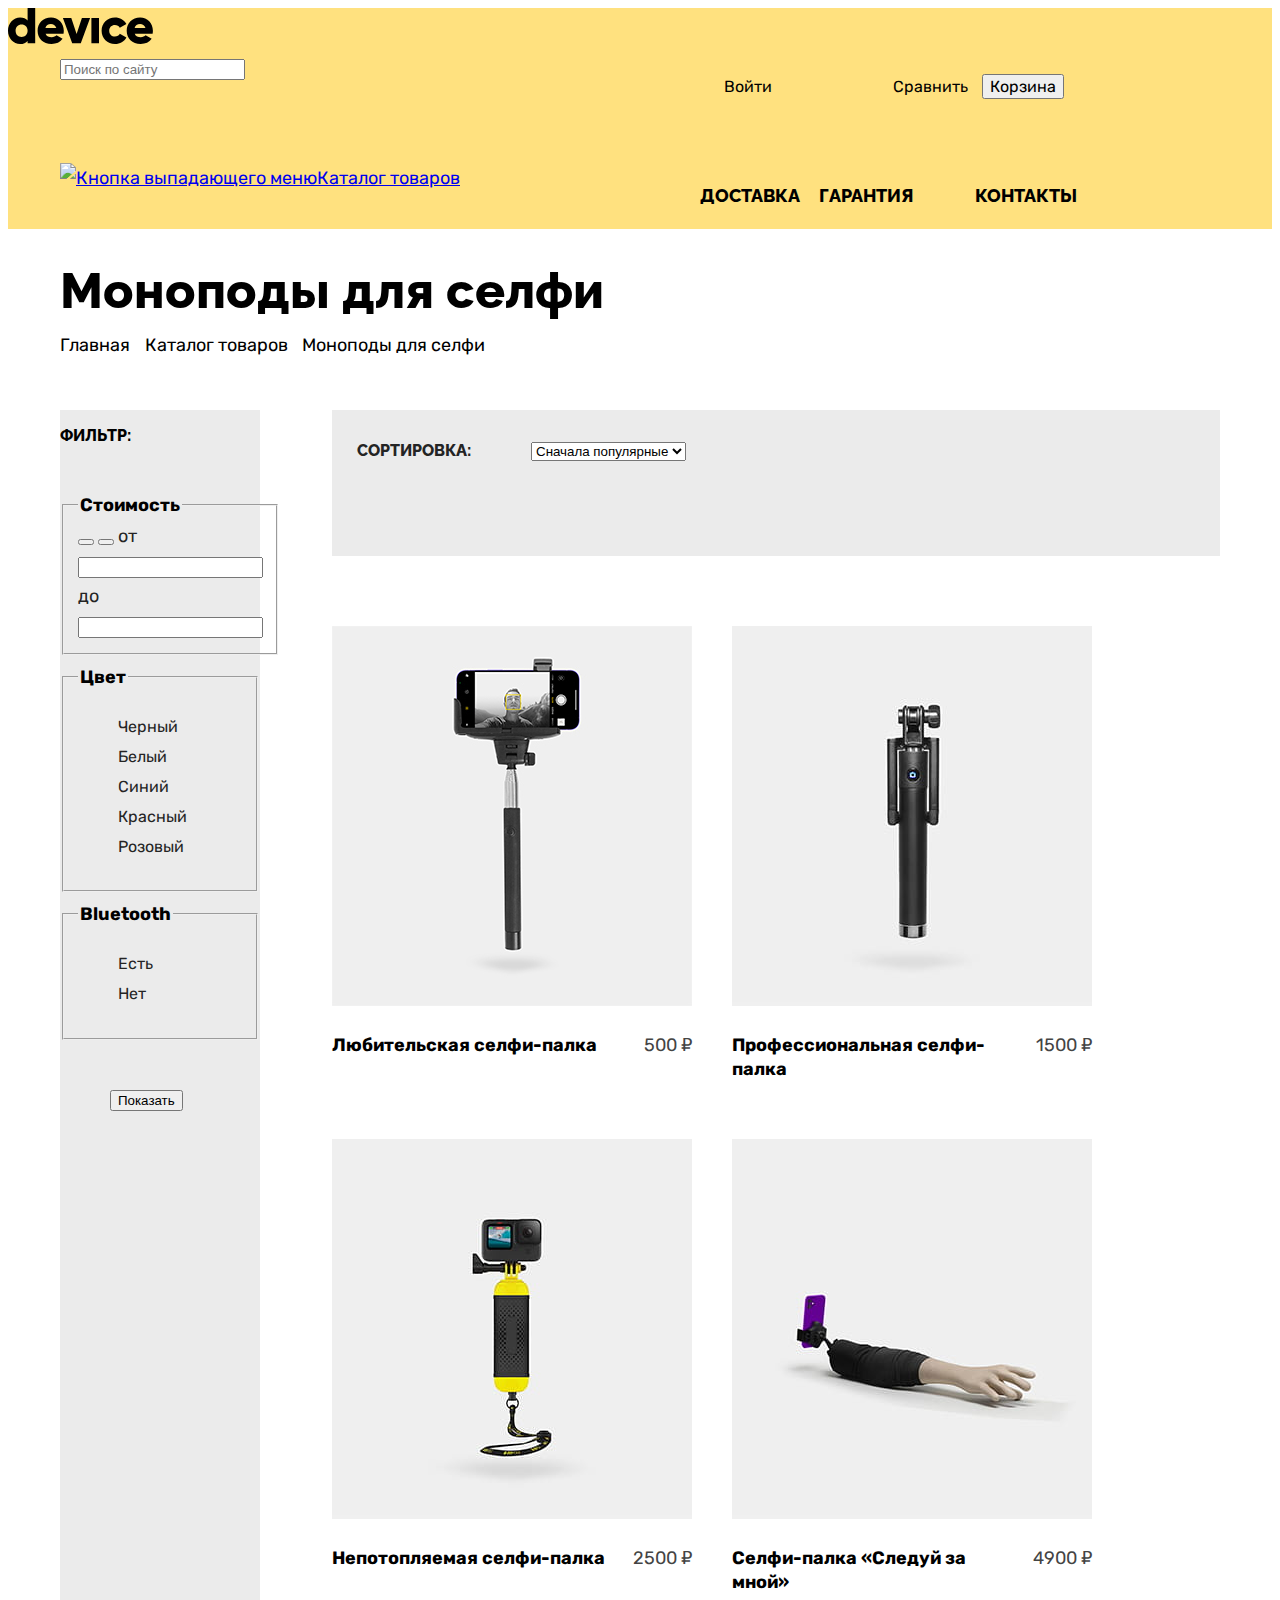
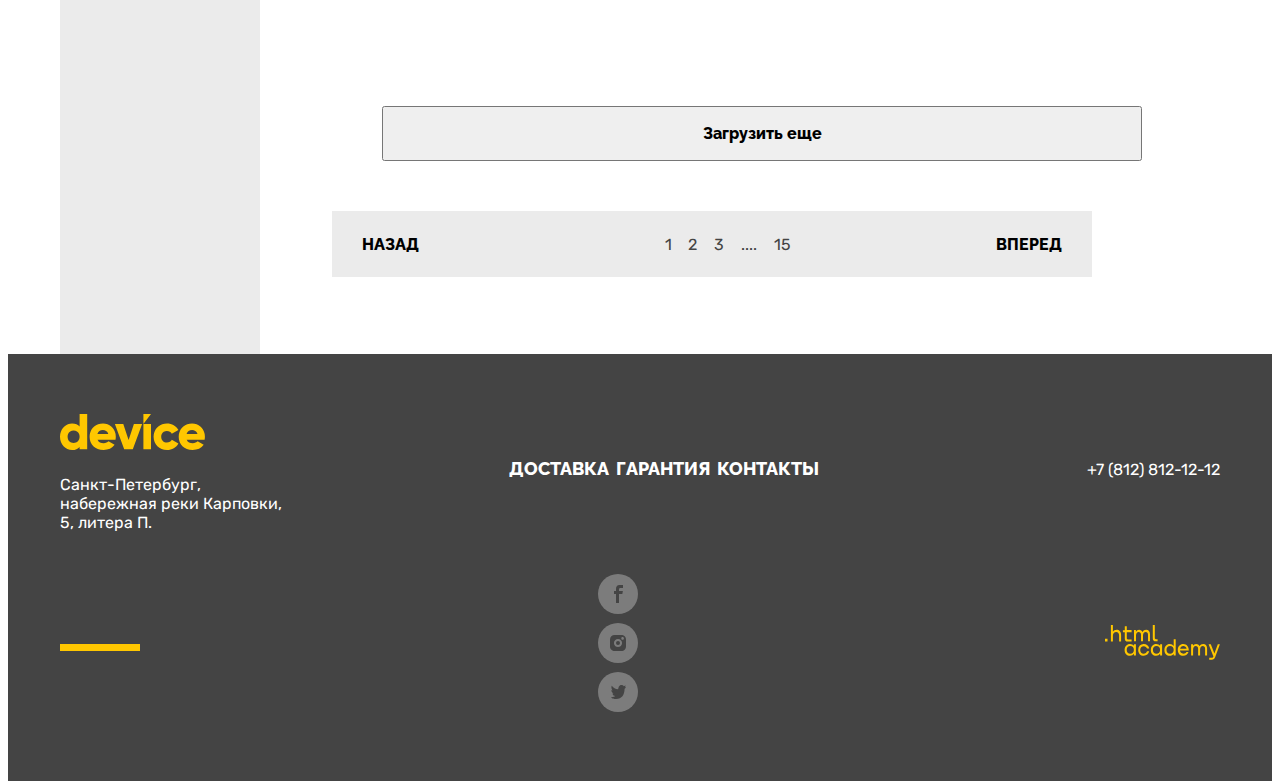
==== catalog.html @ ec7d23e4 "Добавляем классы и отступы" ====
<!DOCTYPE html>
<html lang="ru">
  <head>
    <meta charset="utf-8">
    <title>HTML Academy: Девайс</title>
    <link rel="stylesheet" href="styles/styles.css">
  </head>
  <body>
    <header>
      <h2 class="visually-hidden" hidden>Меню сайта</h2>
      <a class="navigation-logo">
      <img class="logo" alt="Логотип магазина device" src="images/logo-header.svg" width="145" height="36">
      </a>
      <nav class="navigation">
        <div class="nav-header-top">
          <form action="https://echo.htmlacademy.ru" method="GET" class="searching">
            <input type="search" name="search" id="search" placeholder="Поиск по сайту">
          </form>
          <ul class="navigation-user">
            <li class="navigation-user-item">
              <a class="navigation-user-link" href="#">Войти</a>
            </li>
            <li class="navigation-user-item">
              <a class="navigation-user-link" href="#">Сравнить</a>
            </li>
            <li class="navigation-user-item">
              <button type="button" class="shop-cart" id="shop-cart">Корзина</button>
            </li>
          </ul>
        </div>
        <div class="nav-header-bottom">
          <a class="open-menu" href="#">
          <img class="plus-minus" alt="Кнопка выпадающего меню" src="#">Каталог товаров
          </a> 
          <ul class="navigation-list">
            <li class="navigation-item">
              <a class="navigation-link" href="">Доставка</a>
            </li>
            <li class="navigation-item">
              <a class="navigation-link" href="">Гарантия</a>
            </li>
            <li class="navigation-item">
              <a class="navigation-link" href="">Контакты</a>
            </li>
          </ul>
        </div>
      </nav>
    </header>
    <main class=" main-container main-inner">
      <div class="page-container">
        <header class="inner-header">
          <div class="header-catalog-container">
            <h1 class="inner-header-title">Моноподы для селфи</h1>
          </div>
          <div class="breadcrumbs-container">
            <ul class="breadcrumbs">
              <li class="breadcrumbs-item">
                <a class="breadcrumbs-link" href="index.html">Главная</a>
              </li>
              <li class="breadcrumbs-item">
                <a class="breadcrumbs-link" href="#">Каталог товаров</a>
              </li>
              <li class="breadcrumbs-item">
                <a class="breadcrumbs-link">Моноподы для селфи</a>
              </li>
            </ul>
          </div>
        </header>
        <section class="catalog-products">
          <h2 class="visually-hidden" hidden>Список товаров с фильтрами</h2>
          <div class="catalog-container">
            <h3 class="catalog-filter-header">Фильтр:</h3>
            <form class="catalog-filter" action="https://echo.htmlacademy.ru/" method="get">
              <fieldset class="catalog-price-group">
                <legend class="catalog-filter-title">Стоимость</legend>
                <button class="range-toggle toggle-min" type="button">
                <span class="visually-hidden">Изменить минимальную цену.</span>
                </button>
                <button class="range-toggle toggle-max" type="button">
                <span class="visually-hidden">Изменить максимальную цену.</span>
                </button>
                <label class="catalog-filter-label">
                от
                <input class="catalog-filter-input" type="number" name="min-price"> 
                </label>
                <label class="catalog-filter-label"> до
                <input class="catalog-filter-input" type="number" name="max-price"> 
                </label>
              </fieldset>
              <fieldset class="catalog-color-group">
                <legend class="catalog-filter-title">Цвет</legend>
                <ul class="catalog-filter-list">
                  <li class="catalog-filter-item">
                    <label class="control">
                    <input class="visually-hidden control-input" type="checkbox" name="Black" checked>
                    <span class="control-mark"></span>
                    <span class="control-label">Черный</span>
                    </label>
                  </li>
                  <li class="catalog-filter-item">
                    <label class="control">
                    <input class="visually-hidden control-input" type="checkbox" name="White" checked>
                    <span class="control-mark"></span>
                    <span class="control-label">Белый</span>
                    </label>
                  </li>
                  <li class="catalog-filter-item">
                    <label class="control">
                    <input class="visually-hidden control-input" type="checkbox" name="Blue">
                    <span class="control-mark"></span>
                    <span class="control-label">Синий</span>
                    </label>
                  </li>
                  <li class="catalog-filter-item">
                    <label class="control">
                    <input class="visually-hidden control-input" type="checkbox" name="Red">
                    <span class="control-mark"></span>
                    <span class="control-label">Красный</span>
                    </label>
                  </li>
                  <li class="catalog-filter-item">
                    <label class="control">
                    <input class="visually-hidden control-input" type="checkbox" name="Pink">
                    <span class="control-mark"></span>
                    <span class="control-label">Розовый</span>
                    </label>
                  </li>
                </ul>
              </fieldset>
              <fieldset class="catalog-bluetooth-group">
                <legend class="catalog-filter-title">Bluetooth</legend>
                <ul>
                  <li class="catalog-filter-item"><label class="control">
                    <input class="visually-hidden control-input" type="radio" name="Bluetooth-function" value="available" checked>
                    <span class="control-mark"></span>
                    <span class="control-label">Есть</span>
                    </label>
                  </li>
                  <li class="catalog-filter-item"><label class="control">
                    <input class="visually-hidden control-input" type="radio" name="Bluetooth-function" value="Not-available">
                    <span class="control-mark"></span>
                    <span class="control-label">Нет</span>
                    </label>
                  </li>
                </ul>
              </fieldset>
              <button class="button" type="submit">Показать</button>
            </form>
          </div>
          <div class="catalog-right-column">
            <div class="sorting-container">
              <form class="sorting-type">
                <label class="sorting-header" for="sorting">Сортировка:</label>
                <select class="select-control" id="sorting" name="sorting">
                  <option class="option-value" value="popular">Сначала популярные</option>
                </select>
              </form>
              <ul class="button-sort-list">
                <li class="button-sort-item">
                  <a href="#" class="button button-sort-up">
                  <span class="visually-hidden">По возрастанию</span>
                  </a>
                </li>
                <li class="button-sort-item">
                  <a href="#" class="button button-sort-down">
                  <span class="visually-hidden">По убыванию</span>
                  </a>
                </li>
              </ul>
            </div>
            <ul class="product-list">
              <li class="product-card">
                <a class="product-card-link" href="#">
                  <img class="product-card-image" src="images/nav_items/product_items/product-1.jpg" alt="Любительская селфи-палка" width="360" height="380">
                  <div class="product-card-flex">
                    <div class="title-flex-container">
                      <h3 class="product-card-title">Любительская селфи-палка</h3>
                    </div>
                    <span class="product-card-price">500 ₽</span>
                  </div>
                </a>
              </li>
              <li class="product-card">
                <a class="product-card-link" href="#">
                  <img class="product-card-image" src="images/nav_items/product_items/product-2.jpg" alt="Профессиональная селфи-палка" width="360" height="380">
                  <div class="product-card-flex">
                    <div class="title-flex-container">
                      <h3 class="product-card-title">Профессиональная селфи-палка </h3>
                    </div>
                    <span class="product-card-price">1500 ₽</span>
                  </div>
                </a>
              </li>
              <li class="product-card">
                <a class="product-card-link" href="#">
                  <img class="product-card-image" src="images/nav_items/product_items/product-3.jpg" alt="Непотопляемая селфи-палка" width="360" height="380">
                  <div class="product-card-flex">
                    <div class="title-flex-container">
                      <h3 class="product-card-title">Непотопляемая селфи-палка</h3>
                    </div>
                    <span class="product-card-price">2500 ₽</span>        
                  </div>
                </a>
              </li>
              <li class="product-card">
                <a class="product-card-link" href="#">
                  <img class="product-card-image" src="images/nav_items/product_items/product-4.jpg" alt="Селфи-палка «Следуй за мной»" width="360" height="380">
                  <div class="product-card-flex">
                    <div class="title-flex-container">
                      <h3 class="product-card-title">Селфи-палка «Следуй за мной»</h3>
                    </div>
                    <span class="product-card-price">4900 ₽</span>
                  </div>
                </a>
              </li>
            </ul>
            <button class="button pagination-show-more" type="button">Загрузить еще</button>
            <div class="big-pagination-container">
              <div class="pagination-item-back">
                <a class="pagination-link pagination-prev pagination-disabled" href="#">
                <span class="pagination-back">Назад</span>
                </a>
              </div>
              <ul class="pagination">
                </li>
                <li class="pagination-item">
                  <a class="pagination-link" href="#">1</a>
                </li>
                <li class="pagination-item">
                  <a class="pagination-link" href="#">2</a>
                </li>
                <li class="pagination-item">
                  <a class="pagination-link" href="#">3</a>
                </li>
                <li class="pagination-item">
                  <a class="pagination-link" href="#">....</a>
                </li>
                <li class="pagination-item">
                  <a class="pagination-link" href="#">15</a>
                </li>
              </ul>
              <div class="pagination-item-next">
                <a class="pagination-link pagination-next" href="#">
                <span class="pagination-next">Вперед</span>
                </a>
              </div>
            </div>
          </div>
        </section>
      </div>
    </main>
    <footer class="page-footer">
      <div class="common-footer-container">
        <div class="footer-container">
          <section class="footer-contacts">
            <h2 class="visually-hidden" hidden>Адрес магазина</h2>
            <img class="footer-contacts-logo" src="images/logo-footer.svg" alt="Логотип магазина device" width="145" height="36">
            <address class="footer-contacts-adress">
              <p class="footer-contacts-adress-text">Санкт-Петербург, набережная реки Карповки, 5, литера П.</p>
            </address>
          </section>
          <section class="footer-services">
            <h2 class="visually-hidden" hidden>Cсылки на услуги магазина</h2>
            <ul class="footer-services-list">
              <li class="footer-services-item">
                <a href="#">Доставка</a>
              </li>
              <li class="footer-services-item">
                <a href="#">Гарантия</a>
              </li>
              <li class="footer-services-item">
                <a href="#">Контакты</a>
              </li>
            </ul>
          </section>
          <section class="footer-phone">
            <h2 class="visually-hidden" hidden>Номер телеофна магазина</h2>
            <a class="footer-contacts-phone" href="tel:+78128121212">+7 (812) 812-12-12</a>
          </section>
        </div>
        <section class="footer-social">
          <h2 class="visually-hidden" hidden>Ссылки на соц.сети и сайт академии</h2>
          <ul class="footer-social-list">
            <li class="footer-social-item">
              <a class="button" href="#">
              <img class="footer-social-picture" src="images/social_networks/facebook.svg" alt="Фэйсбук" width="40" height="40">
              <span class="visually-hidden">Фэйсбук</span>
              </a>
            </li>
            <li class="footer-social-item">
              <a class="button" href="#">
              <img class="footer-social-picture" src="images/social_networks/instagram.svg" alt="Инстаграм" width="40" height="40">
              <span class="visually-hidden">Инстаграм</span>
              </a>
            </li>
            <li class="footer-social-item">
              <a class="button" href="#">
              <img class="footer-social-picture" src="images/social_networks/twitter.svg" alt="Твиттер" width="40" height="40">
              <span class="visually-hidden">Твиттер</span>
              </a>
            </li>
          </ul>
          <div class="footer-social-academy">
            <a class="#" href="#">
            <img class="logo-footer" src="images/htmlacademy_footer_logo.svg" alt="Сайт Академии" width="115" height="36">
            </a>
          </div>
        </section>
      </div>
    </footer>
  </body>
</html>
---- styles/styles.css ----
*, *::before, *::after {
    box-sizing: border-box;
}
/* Подключаю стиль Rubik */
@font-face {
    font-family: "Rubik";
    font-style: normal;
    font-weight: 400;
    src: url("../fonts/rubik/rubik-400.woff2") format("woff2");
    font-display: swap;
}

@font-face {
    font-family: "Rubik";
    font-style: normal;
    font-weight: 700;
    src: url("../fonts/rubik/rubik-700.woff2") format("woff2");
    font-display: swap;
}

@font-face {
    font-family: "Rubik";
    font-style: normal;
    font-weight: 800;
    src: url("../fonts/rubik/rubik-800.woff2") format("woff2");
    font-display: swap;
}

/* Подключаю стиль Raleway */
@font-face {
    font-family: "Raleway";
    font-style: normal;
    font-weight: 800;
    src: url("../fonts/raleway/raleway-800.woff2") format("woff2");
    font-display: swap;
}

html {
 height: 100%;
}

body {
    display: flex;
    flex-direction: column;
    min-height: 100%;
    font-family: "Rubik", sans-serif;

    font-size: 18px;
    line-height: 30px;
    color: #242424;
    background-color: #FFFFFF;
}

.visually-hidden {
    position: absolute;
    width: 1px;
    height: 1px;
    margin: -1px;
    padding: 0;
    border: 0;
    clip: rect(0 0 0 0);
    overflow: hidden;
  }

ul {
    list-style: none;
   }

header {
    background-color: #FFE17F;
    color:#000000; 
}

.navigation {
    display: flex;
    flex-direction: column;
    width: 1160px;
    margin: 0 auto;
}

.nav-header-top {
 display: flex;
 margin-bottom: 44px;
}

.nav-header-bottom{
    display: flex;
}

.navigation-user, 
.navigation-list {
 display: flex;
 flex-wrap: wrap;
 list-style: none;
}

.navigation-user,
.navigation-list {
    width: 560px;
    margin-left: auto;
}

.navigation-user-item:first-child {
 margin-right: 15px;
 margin-left: 24px;
}

.navigation-user-item:nth-child(2) {
 margin-left: 106px;
}

.navigation-user-item:nth-child(3) {
margin-left: 14px;
}

.navigation-item:first-child {
 margin-right: 19px;
}

.navigation-item:nth-child(3) {
 margin-left: 62px;
}

.navigation-user-link,
.shop-cart {
    font-family: inherit;

    font-size: 16px;
    line-height: 19px;
    text-decoration: none;
    color: inherit;
}

.navigation-link {
    font-family: "Raleway", sans-serif;

    line-height: 21px;
    font-weight: 800;
    text-decoration: none;
    text-transform: uppercase;
    color: inherit;
}

/* Main */

.main-container {
 flex-grow: 1;
}

.gadgets-item {
    display: flex;
    width: 1160px;
    margin:0 auto;
}

.gadget-container-description {
 width: 560px;
 margin-left: auto;
}

.more-pagination,
.stats-list,.slider-pagination {
    display: flex;
}

.more {
    width: 220px;
    margin-right: 200px;
    margin-left: 40px;
}

.stats-list {
 margin-top: 70px;
}

.stats-list-item {
  display: flex;
  flex-direction: column;
}

.stats-item-big {
    width: 160px;
    height: 52px;
}

.stats-list-item:first-child {
    margin-right: 20px;
}

.product-types-container {
    width: 1160px;
    margin: 0 auto;
    margin-top: 109px;
}

.product-types-list {
    display: flex;
    flex-wrap: wrap;
    justify-content: space-between;
    padding: 0;
    margin: 0;
}

.services {
    display: flex;
    margin-top: 69px;
}

.special-delivery {
    display: flex;
    width: 1160px;
    height: 100px;
    margin: 0 auto;
    margin-top: 90px;
}

.us-contacts-container {
    display: flex;
    width: 1160px;
    margin: 0 auto;
    margin-top: 97px;
    justify-content: space-between;
}

.about-us,
.contacts {
    width: 560px;
}

.subscribe {
    margin-top: 80px;
}

.сommon-subscribe-container {
    width: 1160px;
    margin: 0 auto;
    padding-bottom: 134px;
}

.subscribe-container,
.subscribe-form-container {
    display: flex;
    justify-content: space-between;
}

.subscribe-form {
    width: 856px;
}
 
.services-container {
    display: flex;
    width: 1160px;
    margin: 0 auto;
}

.services-slides {
 width: 760px;
 margin-left: auto;
}

.common-footer-container {
    width: 1160px;
    margin: 0 auto;
}

.footer-container,
.footer-social {
    display: flex;
}

.footer-container {
    align-items: center;
    margin-bottom: 50px;
    margin-top: 60px;
}

.footer-social {
    align-items: center;
    justify-content: space-between;
    margin-bottom: 60px;
}

.footer-social::before {
    content: "";
    width: 80px;
    height: 7px;
    background: #FFC700;
}

.footer-social-list {
    display: flex;
    justify-content: space-between;
    flex-wrap: wrap;
    width: 150px;
    margin: 0;
    padding: 0;
}

.footer-phone {
    margin-left: auto;
}

.catalog-products {
    display: flex;
    width: 1160px;
    margin: 0 auto;
    padding-top: 50px;
}

.catalog-filter {
    width: 200px;
    margin-top: 50px;
}

.catalog-color-group,
.catalog-bluetooth-group {
    margin-top: 12px;
}

.button {
    text-decoration: none;
    color: #000000;
    
    margin: 0 auto;
    margin-top: 50px;
    margin-left: 50px;
    margin-right: 50px;
}

.catalog-right-column {
    width: 972px;
}

.quadrocopter {
    width: 560px;
}

.gadget-heading {
    font-family: "Raleway", sans-serif;

    font-size: 50px;
    line-height: 50px;
}


.gadget-description {
    color: #444444;
}


.more {
    font-family: "Raleway", sans-serif;

    line-height: 21px;
    font-weight: 800;
    text-align: center;
    text-decoration: none;
    color: #000000;
    background-color: #FFE17F;
}

 
.stats-item-big {
    font-weight: 400;
    font-size: 36px;
    line-height: 30px;
}

.stats-item-text {
    font-family: "Rubik", sans-serif;

    font-weight: 400;
    font-size: 16px;
    line-height: 30px;
    color: #444444;
}

.selfie-monopods {
    margin-top: 50px;
}

.product-types-picture {
  display: flex;
  justify-content: center;
  align-items: center;
  width: 160px;
  height: 160px;
  background-color: #FFE17F;
}

.product-types-name-box {
  width: 160px;
  height: 60px;
  margin-top: 33px;
}

.product-types-link {
  text-decoration: none;
}

.product-types-name {
   font-family: "Raleway", sans-serif;

   font-weight: 800;
   font-size: 18px;
   line-height: 24px;
   letter-spacing: -0.02em;
   color: #000000;
}
 
.services-item-button {
    font-family: "Raleway", sans-serif;

    font-weight:800;
    font-size: inherit;
    line-height: 21px;
    text-align:center;
    text-transform: uppercase;
    background-color: #ffc700;
  }

.services {
    background-color: #F0F0F0;
}

.services-slides-item {
    color: #444444;
}

/* Особая доставка */
.special-delivery {
    background-color: #F0F0F0;
}

.special-delivery-pic {
    width: 125px;
    height: 100px;
    background-color: #FFE17F;
    text-align: center;
    padding: 35px 39px 34px 39px;
    margin: 0;
}

.special-delivery-service {
    font-family: "Raleway", sans-serif;

    font-weight: 800;
    font-size: 20px;
    line-height: 23px;
    text-align: center;
    text-transform: uppercase;
    letter-spacing: 2px;
    width: 910px;
    margin-top: 37px;
    margin-bottom: 43px;
    margin-right: 125px;
}

.delivery-info-link {
    width: 40px;
    height: 40px;
    padding: 0;
    margin: 29px 33px 31px 52px;
}

/* О нас и контакты  */
.about-us-title,
.contacts-title {
    font-family: "Raleway", sans-serif;

    font-weight: 800;
    font-size: 50px;
    line-height: 50px;
}

.about-us-text,
.contacts-adress-text {
    font-family: "Rubik", sans-serif;

    font-weight: 800;
    font-size: 18px;
    line-height: 30px;
    font-style: normal;
}

.about-us-item a {
    font-family: "Rubik", sans-serif;

    font-weight: bold;
    font-size: 18px;
    line-height: 20px;
    font-style: normal;
    color: #000000;
    text-decoration: none;
}

.button-about-us,
.button-contacts-us {
    font-family: "Raleway", sans-serif;

    font-weight: 800;
    font-size: 18px;
    line-height: 21px;
    font-style: normal;
    color: #000000; 
    text-transform:uppercase;
    text-decoration: none;
    background-color: #FFE17F;
}

.contacts-phone {
    color: #444444;
    text-decoration: none;
    font-style: normal;
    font-size: 18px;
    line-height: 30px;
    text-decoration-line: underline;
}

/* Подписка */
.subscribe {
    background-color: #F0F0F0;
}

.subscribe-item {
    font-family: "Raleway", sans-serif;
    font-weight: 800;
    font-size: 50px;
    line-height: 50px;
    color: #000000;
    width: 560px;
}

.subscribe-title-description {
    font-weight: 400;
    color: #444444; 
    width: 560px;
    margin-left: auto;
}

.button-subscribe {
    font-family: "Raleway", sans-serif;

    font-weight: 800;
    font-size: 18px;
    line-height: 21px;
    text-transform: uppercase;
    background-color: #F0F0F0;
}

.subscribe-free {
    font-family: "Rubik",sans-serif;
    
    font-weight: 400;
    color: #444444;
    width: 164px;
}
 
/* Футер */
.page-footer {
    background-color: #444444;
}

.footer-contacts {
 width: 238px;
 height: 110px;
}

.footer-contacts-adress-text {
  font-weight: 400;
  font-size: 16px;
  font-style: normal;
  line-height: 19px;
  color: #FFFFFF;
}

.footer-services-item a {
    font-family: "Raleway", sans-serif;

    font-weight: 800;
    line-height: 21px;
    text-transform: uppercase;
    text-decoration: none;
    color: #FFFFFF;
}

.footer-services-list {
    display: flex;
    list-style-type: none;
    padding: 0;
    margin: 0;
    margin-right: 58px;
}

.footer-services-list:nth-chil(3) {
    margin-right: 0;
}

.footer-services-item {
    margin-right: 7px;
}

.footer-services-item:last-child {
    margin-right: 0;
}

.footer-contacts {
    margin-right: auto;
}

.footer-contacts-phone {
    font-family: "Rubik", sans-serif ;

    font-weight:400;
    font-style:normal;
    font-size:16px;
    line-height:30px;
    color: #FFFFFF;

    text-decoration: none;
}

.footer-social-list {
    list-style-type: none;
}

/* Оформление каталога, внутренней страницы */

/* Хэдэр внутренней страницы */
.inner-header {
  background-color: #FFFFFF;
}
 /*Главный заголовок внутренней страницы */
.inner-header-title {
    font-family: "Raleway", sans-serif;

    font-style: normal;
    font-size: 50px;
    line-height: 50px;
    margin-top: 37px;
    margin-bottom: 14px;
}

.header-catalog-container {
    display: flex;
    width: 1160px;
    margin: 0 auto;
}

/* Breadcrumbs */
.breadcrumbs-container {
  width: 1160px;
  margin: 0 auto;
}

.breadcrumbs {
    display: flex;
    justify-content: space-between;
    width: 425px;
    margin: 0;
    padding: 0;
    color: #000000;
    list-style-type: none;
  }
  
/* Link */
.breadcrumbs-link {
    color: inherit;
    text-decoration: none;
  }

.catalog-filter-title {
    font-family: "Rubik", sans-serif;

    font-weight: bold;
    font-style: normal;
    font-size: 18px;
    line-height: 20px;
    color: #000000;
}

.catalog-filter-header {
      font-family: "Raleway", sans-serif;

    
      font-style: normal;
      font-size: 16px;
      line-height: 19px;
      color: #000000;
      text-transform: uppercase;
  }

.control-label {
font-family: Rubik;

font-style: normal;
font-size: 16px;
line-height: 19px;
}

.sorting-container {
display: flex;
padding: 25px;
margin-bottom: 70px;
background-color: #EBEBEB;
}

.sorting-header {
    font-family: "Raleway", sans-serif;

    font-weight: 800;
    font-style: normal;
    font-size: 16px;
    line-height: 19px;
    text-transform: uppercase;
    margin-right: 56px;
}

.option-value {
    font-family: Rubik;

    font-style: normal;
    font-size: 16px;
    line-height: 19px;
    background-color: #EBEBEB;
}

.button-sort-list {
    margin-left: auto;
}
/* Товары */
.product-list {
    display: grid;
    grid-template-columns: 360px 360px;
    gap: 40px;
    margin-bottom: 44px;

    list-style-type: none;
    padding: 0;
    margin: 0;
    margin-bottom: 44px;
   }

.product-card {
    display: flex;
    flex-direction: column;
}

.product-card-image {
    object-fit: cover;
    width: 360px;
    height: 380px;
}

.product-card-flex {
    display: flex;
    justify-content: space-between;
    align-items: baseline;
}

.product-card-link {
    text-decoration: none;
}

.product-card-title {
  font-family: "Rubik", sans-serif;

  font-weight: 700;
  font-style: normal;
  font-size: 18px;
  line-height: 24px;
  color: #000000;
}

.title-flex-container {
    width: 280px;
}

.product-card-price {
    font-family: "Rubik", sans-serif;

    font-style: normal;
    font-weight: normal;
    font-size: 18px;
    line-height: 21px;
    color: #444444;
}

/* Загрузить ещё */
.pagination-show-more {
    width: 760px;
    height: 55px;

    font-family: "Raleway", sans-serif;
    font-weight: 800;
    font-size: 16px;
    line-height: 19px;
    text-align: center;
    color: #000000;
}

/* Пагинация */
.pagination{
    background-color: #EBEBEB;
    list-style-type: none;
}

.pagination-link {
    font-family: "Rubik", sans-serif;

    font-weight: 400;
    font-style: normal;
    font-size: 16px;
    line-height: 19px;
    color: #444444;
    text-decoration: none;
}

.pagination-back,
.pagination-next {
    font-family: Raleway;

    font-style: normal;
    font-weight: 800;
    font-size: 16px;
    line-height: 19px;
    color: #000000;
    text-transform: uppercase;
}
 /* Контейнер для всей пагинации */
.big-pagination-container {
    display: flex;
    box-sizing: border-box;
    justify-content: space-between;
    align-items: center;
    width: 760px;
    margin-top: 50px;
    margin-bottom: 77px;
    background-color:  #EBEBEB;
}

.pagination-item-back {
    margin-left: 30px;
}

.pagination-item-next {
    margin-right: 30px;
}

.pagination {
    display: flex;
    justify-content: space-between;
    width: 166px;
}

.catalog-container {
margin-right: 72px;
background-color: #EBEBEB;
}
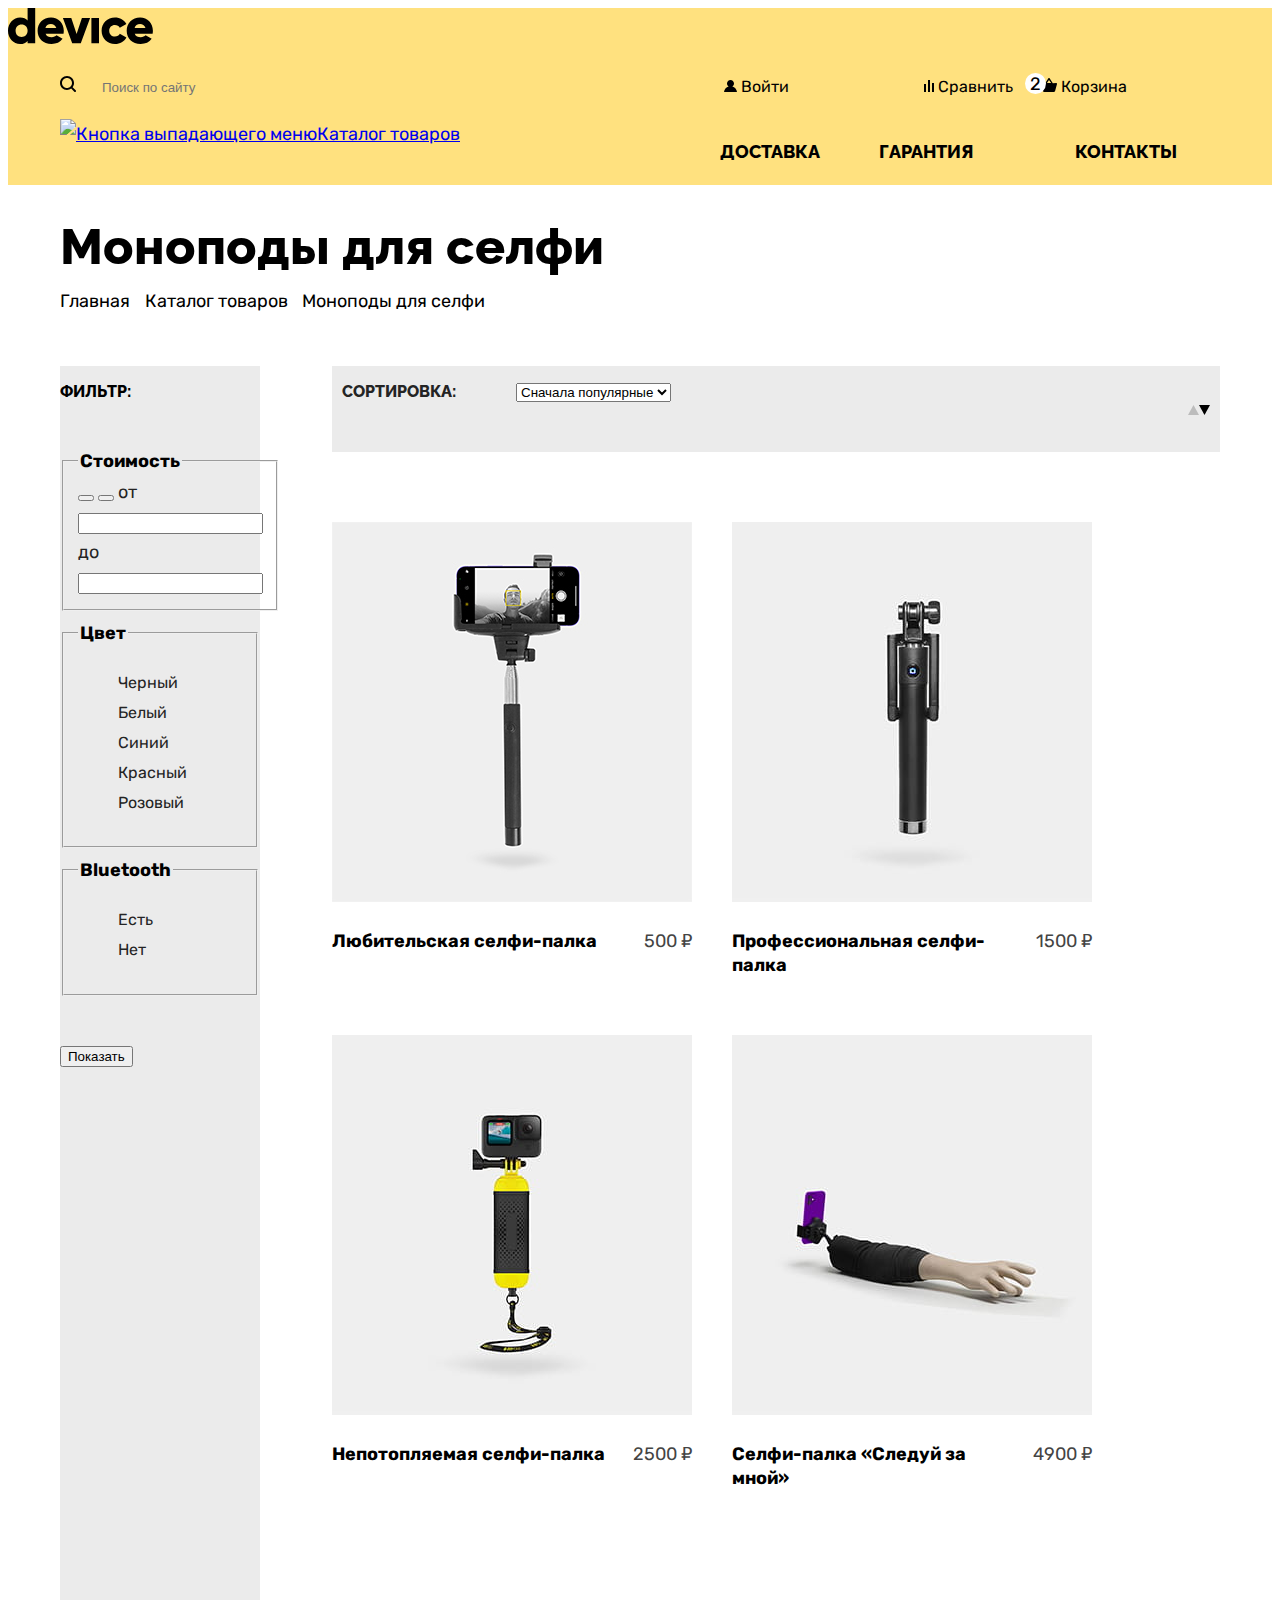
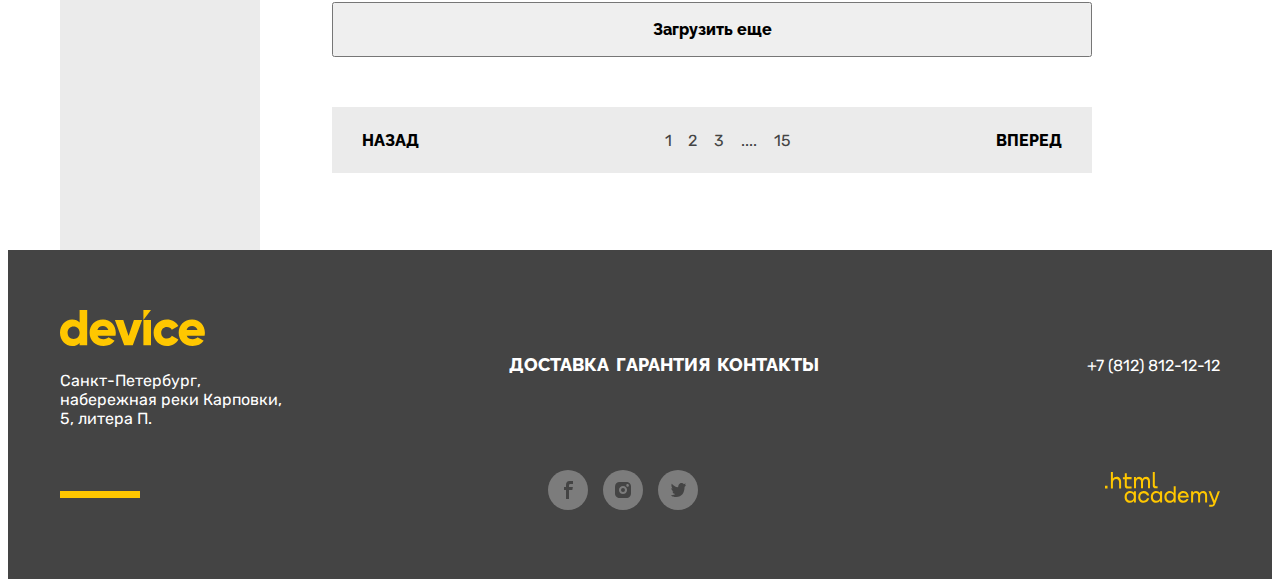
==== commit 1300adb5: "Чисто проверка" ====
--- a/catalog.html
+++ b/catalog.html
@@ -13,17 +13,34 @@
       </a>
       <nav class="navigation">
         <div class="nav-header-top">
-          <form action="https://echo.htmlacademy.ru" method="GET" class="searching">
-            <input type="search" name="search" id="search" placeholder="Поиск по сайту">
+          <form class="form-search" action="https://echo.htmlacademy.ru" method="GET" class="searching">
+            <svg class="search-svg" aria-hidden="true" focusable="false" width="16" height="16" fill="none" xmlns="http://www.w3.org/2000/svg">
+              <path d="m15.7 14.3-3.1-3.1C13.5 10 14 8.6 14 7c0-3.9-3.1-7-7-7S0 3.1 0 7s3.1 7 7 7c1.6 0 3-.5 4.2-1.4l3.1 3.1c.2.2.4.3.7.3.6 0 1-.4 1-1 0-.2-.1-.5-.3-.7ZM2 7c0-2.8 2.2-5 5-5s5 2.2 5 5-2.2 5-5 5-5-2.2-5-5Z" fill="#000"/>
+            </svg>
+            <input class="search" type="search" name="search" id="search" placeholder="Поиск по сайту">
           </form>
           <ul class="navigation-user">
             <li class="navigation-user-item">
-              <a class="navigation-user-link" href="#">Войти</a>
+            <a class="navigation-user-link" href="#">
+              <svg class="enter-pic" aria-hidden="true" focusable="false" width="13" height="12" fill="none" xmlns="http://www.w3.org/2000/svg">
+                <path d="M0 12h13c-.2-2.6-2.1-4.8-4.7-5.5 1-.6 1.7-1.7 1.7-3C10 1.6 8.4 0 6.5 0S3 1.6 3 3.5c0 1.3.7 2.4 1.7 3C2.1 7.2.2 9.4 0 12Z" fill="#000"/>
+              </svg>
+              <span class="navigation-user-point">Войти</span>
+            </a>
             </li>
             <li class="navigation-user-item">
-              <a class="navigation-user-link" href="#">Сравнить</a>
+              <a class="navigation-user-link" href="#">
+                <svg class="compare-pic" aria-hidden="true" focusable="false" width="10" height="12" fill="none" xmlns="http://www.w3.org/2000/svg">
+                  <path d="M6 0H4v12h2V0ZM2 4H0v8h2V4ZM10 3H8v9h2V3Z" fill="#000"/>
+                </svg>
+                <span class="navigation-user-point">Сравнить</span>
+              </a>
             </li>
             <li class="navigation-user-item">
+              <span class="some-counter">2</span>
+              <svg width="16" height="14" fill="none" xmlns="http://www.w3.org/2000/svg">
+                <path class="cart-pic" aria-hidden="true" focusable="false" d="m15.3 5-3.5.2L8.6.3C8.5.1 8.2 0 8 0c-.2 0-.5.1-.6.3L4.2 5.2H.7c-.4 0-.7.3-.7.7v.2l1.9 6.8c.2.7.7 1.1 1.4 1.1h9.4c.7 0 1.2-.4 1.4-1.1L16 6v-.2c0-.4-.3-.8-.7-.8ZM8 1.9l2.2 3.2H5.9L8 1.9Z" fill="#000"/>
+              </svg>
               <button type="button" class="shop-cart" id="shop-cart">Корзина</button>
             </li>
           </ul>
@@ -158,11 +175,17 @@
               <ul class="button-sort-list">
                 <li class="button-sort-item">
                   <a href="#" class="button button-sort-up">
+                    <svg width="11" height="10" aria-hidden="true" focusable="false" fill="none" xmlns="http://www.w3.org/2000/svg">
+                      <path d="M5.5 0 11 10H0" fill="#000" opacity=".2"/>
+                    </svg>
                   <span class="visually-hidden">По возрастанию</span>
                   </a>
                 </li>
                 <li class="button-sort-item">
                   <a href="#" class="button button-sort-down">
+                    <svg width="11" height="10" aria-hidden="true" focusable="false" fill="none" xmlns="http://www.w3.org/2000/svg">
+                      <path d="M5.5 10 0 0h11" fill="#000"/>
+                    </svg>
                   <span class="visually-hidden">По убыванию</span>
                   </a>
                 </li>
--- a/styles/styles.css
+++ b/styles/styles.css
@@ -60,33 +60,42 @@
     border: 0;
     clip: rect(0 0 0 0);
     overflow: hidden;
-  }
+}
 
 ul {
     list-style: none;
-   }
-
+}
+
+/* Шапка сайта с навигацией */
+   /* Весь хэдэр */
 header {
     background-color: #FFE17F;
     color:#000000; 
 }
 
+/* .navigation-logo {
+
+} */
+
+ /* Общая навигация, внутри верхняя и нижняя строки навигации */
 .navigation {
     display: flex;
     flex-direction: column;
     width: 1160px;
     margin: 0 auto;
+
 }
 
 .nav-header-top {
  display: flex;
- margin-bottom: 44px;
-}
-
-.nav-header-bottom{
-    display: flex;
-}
-
+ align-items: baseline;
+}
+
+.nav-header-bottom {
+ display: flex;
+}
+
+/* Навигация юзера */
 .navigation-user, 
 .navigation-list {
  display: flex;
@@ -100,17 +109,55 @@
     margin-left: auto;
 }
 
+.search {
+    border: none;
+    background-color: #FFE17F;
+}
+
+.search-svg {
+    margin-right: 20px;
+}
+
+.navigation-user-item {
+    position: relative;
+}
+
 .navigation-user-item:first-child {
- margin-right: 15px;
- margin-left: 24px;
+    margin-right: 15px;
+    margin-left: 24px;
 }
 
 .navigation-user-item:nth-child(2) {
- margin-left: 106px;
+    margin-left: 106px;
 }
 
 .navigation-user-item:nth-child(3) {
-margin-left: 14px;
+    margin-left: 14px;
+}
+
+.navigation-user-point:nth-child(2) {
+    margin-right: 14px;
+}
+
+.some-counter {
+    display: flex;
+    align-items: center;
+    justify-content: center;
+    position: absolute;
+    width: 21px;
+    height: 21px;
+    top: 2px;
+    left: -16px;
+    border-radius: 50%;
+    background-color: #FFFFFF;
+    margin-right: 10px;
+}
+
+.shop-cart {
+  border: none;
+  background-color: #FFE17F;
+  padding: 0;
+  margin: 0;
 }
 
 .navigation-item:first-child {
@@ -133,6 +180,7 @@
 
 .navigation-link {
     font-family: "Raleway", sans-serif;
+    padding: 14px 20px 15px;
 
     line-height: 21px;
     font-weight: 800;
@@ -141,12 +189,30 @@
     color: inherit;
 }
 
-/* Main */
+/* Состояния для пунтков меню */
+.navigation-link:hover {
+    border-bottom: 2px solid #000000;
+}
+
+.navigation-user-link:hover .navigation-icon path {
+    opacity: 0.6;
+}
+
+.navigation-link:focus {
+    border: 2px solid #AF4FFF;
+    border-radius: 25px;
+}
+
+.navigation-user-link:focus {
+    border: 2px solid #AF4FFF;
+    border-radius: 25px;
+}
+/* Main от шапки и до футера */
 
 .main-container {
  flex-grow: 1;
 }
-
+/*  Крупная картинка с описанием */
 .gadgets-item {
     display: flex;
     width: 1160px;
@@ -158,17 +224,52 @@
  margin-left: auto;
 }
 
+/* Подробнее */ 
 .more-pagination,
-.stats-list,.slider-pagination {
+.stats-list {
     display: flex;
 }
 
 .more {
+    position: relative;
+    font-family: "Raleway", sans-serif;
     width: 220px;
+    margin-top: 60px;
     margin-right: 200px;
     margin-left: 40px;
-}
-
+
+    line-height: 21px;
+    font-weight: 800;
+    text-align: center;
+    letter-spacing: 0.2em;
+    text-decoration: none;
+    text-transform: uppercase;
+    color: #000000;
+}
+
+.more::before {
+    content: "";
+    position: absolute;
+    top: 6px;
+    left: 50%;
+    transform: translateX(-50%);
+    width: 220px;
+    height: 8px;
+    background-color: #FFE17F;
+    z-index: -1;
+}
+
+/* Слайдеры */
+.slider-pagination {
+    display: flex;
+    padding: 0;
+    margin: 0;
+    justify-content: space-between;
+    width: 80px;
+    height: 12px;
+}
+
+/* Характеристики товара */
 .stats-list {
  margin-top: 70px;
 }
@@ -187,6 +288,7 @@
     margin-right: 20px;
 }
 
+/* Типы товаров в наличии */
 .product-types-container {
     width: 1160px;
     margin: 0 auto;
@@ -201,223 +303,88 @@
     margin: 0;
 }
 
+.product-types-picture {
+    display: flex;
+    justify-content: center;
+    align-items: center;
+    width: 160px;
+    height: 160px;
+    background-color: #FFE17F;
+  }
+  
+  .product-types-name-box {
+    width: 160px;
+    height: 60px;
+    margin-top: 33px;
+  }
+  
+  .product-types-link {
+    text-decoration: none;
+  }
+  
+  .product-types-name {
+     font-family: "Raleway", sans-serif;
+  
+     font-weight: 800;
+     font-size: 18px;
+     line-height: 24px;
+     letter-spacing: -0.02em;
+     color: #000000;
+  }
+
+/* Слайды: доставка, гарантия, кредит */
 .services {
     display: flex;
     margin-top: 69px;
 }
 
-.special-delivery {
-    display: flex;
-    width: 1160px;
-    height: 100px;
-    margin: 0 auto;
-    margin-top: 90px;
-}
-
-.us-contacts-container {
+.services-container {
     display: flex;
     width: 1160px;
     margin: 0 auto;
-    margin-top: 97px;
-    justify-content: space-between;
-}
-
-.about-us,
-.contacts {
-    width: 560px;
-}
-
-.subscribe {
-    margin-top: 80px;
-}
-
-.сommon-subscribe-container {
-    width: 1160px;
-    margin: 0 auto;
-    padding-bottom: 134px;
-}
-
-.subscribe-container,
-.subscribe-form-container {
-    display: flex;
-    justify-content: space-between;
-}
-
-.subscribe-form {
-    width: 856px;
-}
- 
-.services-container {
-    display: flex;
-    width: 1160px;
-    margin: 0 auto;
+}
+
+.services-list {
+    margin: 0;
+    padding: 0;
 }
 
 .services-slides {
  width: 760px;
  margin-left: auto;
-}
-
-.common-footer-container {
-    width: 1160px;
-    margin: 0 auto;
-}
-
-.footer-container,
-.footer-social {
-    display: flex;
-}
-
-.footer-container {
-    align-items: center;
-    margin-bottom: 50px;
-    margin-top: 60px;
-}
-
-.footer-social {
-    align-items: center;
-    justify-content: space-between;
-    margin-bottom: 60px;
-}
-
-.footer-social::before {
-    content: "";
-    width: 80px;
-    height: 7px;
-    background: #FFC700;
-}
-
-.footer-social-list {
-    display: flex;
-    justify-content: space-between;
-    flex-wrap: wrap;
-    width: 150px;
-    margin: 0;
-    padding: 0;
-}
-
-.footer-phone {
-    margin-left: auto;
-}
-
-.catalog-products {
-    display: flex;
-    width: 1160px;
-    margin: 0 auto;
-    padding-top: 50px;
-}
-
-.catalog-filter {
-    width: 200px;
-    margin-top: 50px;
-}
-
-.catalog-color-group,
-.catalog-bluetooth-group {
-    margin-top: 12px;
-}
-
-.button {
-    text-decoration: none;
-    color: #000000;
-    
-    margin: 0 auto;
-    margin-top: 50px;
-    margin-left: 50px;
-    margin-right: 50px;
-}
-
-.catalog-right-column {
-    width: 972px;
-}
-
-.quadrocopter {
-    width: 560px;
-}
-
-.gadget-heading {
-    font-family: "Raleway", sans-serif;
-
-    font-size: 50px;
-    line-height: 50px;
-}
-
-
-.gadget-description {
-    color: #444444;
-}
-
-
-.more {
-    font-family: "Raleway", sans-serif;
-
-    line-height: 21px;
-    font-weight: 800;
-    text-align: center;
-    text-decoration: none;
-    color: #000000;
-    background-color: #FFE17F;
-}
-
- 
-.stats-item-big {
-    font-weight: 400;
-    font-size: 36px;
-    line-height: 30px;
-}
-
-.stats-item-text {
-    font-family: "Rubik", sans-serif;
-
-    font-weight: 400;
-    font-size: 16px;
-    line-height: 30px;
-    color: #444444;
-}
-
-.selfie-monopods {
-    margin-top: 50px;
-}
-
-.product-types-picture {
-  display: flex;
-  justify-content: center;
-  align-items: center;
-  width: 160px;
-  height: 160px;
-  background-color: #FFE17F;
-}
-
-.product-types-name-box {
-  width: 160px;
-  height: 60px;
-  margin-top: 33px;
-}
-
-.product-types-link {
-  text-decoration: none;
-}
-
-.product-types-name {
-   font-family: "Raleway", sans-serif;
-
-   font-weight: 800;
-   font-size: 18px;
-   line-height: 24px;
-   letter-spacing: -0.02em;
-   color: #000000;
-}
- 
+
+}
+
 .services-item-button {
-    font-family: "Raleway", sans-serif;
-
+    position: relative;
+    font-family: "Raleway", sans-serif;
+
+    width: 160px;
     font-weight:800;
     font-size: inherit;
     line-height: 21px;
     text-align:center;
     text-transform: uppercase;
-    background-color: #ffc700;
-  }
+    letter-spacing: 0.2em;
+    border: none;
+    z-index: 0;
+}
+
+.services-item-button::before {
+    content: "";
+    position: absolute;
+    top: 6px;
+    width: 100%;
+    left: 50%;
+    transform: translateX(-50%);
+    height: 8px;
+    background-color: #FFE17F;
+    z-index: -1;
+}
+   
+.services-item:not(:first-child) {
+      margin-top: 40px;
+}
 
 .services {
     background-color: #F0F0F0;
@@ -427,7 +394,15 @@
     color: #444444;
 }
 
-/* Особая доставка */
+/* Полоса Доставим Редкий Товар Под Заказ */
+.special-delivery {
+    display: flex;
+    width: 1160px;
+    height: 100px;
+    margin: 0 auto;
+    margin-top: 90px;
+}
+
 .special-delivery {
     background-color: #F0F0F0;
 }
@@ -449,11 +424,9 @@
     line-height: 23px;
     text-align: center;
     text-transform: uppercase;
-    letter-spacing: 2px;
+    letter-spacing: 0.2em;
     width: 910px;
     margin-top: 37px;
-    margin-bottom: 43px;
-    margin-right: 125px;
 }
 
 .delivery-info-link {
@@ -464,23 +437,67 @@
 }
 
 /* О нас и контакты  */
+.us-contacts-container {
+    display: flex;
+    width: 1160px;
+    margin: 0 auto;
+    margin-top: 97px;
+    justify-content: space-between;
+}
+
+.about-us,
+.contacts {
+    width: 560px;
+}
+
+.about-us-text {
+    width: 500px;
+}
+
+.about-us-list {
+    padding: 0;
+    margin: 0;
+    margin-top: 90px;
+    list-style-type: disc;
+    margin-bottom: 83px;
+}
+
+.about-us-item {
+    color: #FFC700;
+}
+
+.contact-title-description {
+    width: 510px;
+}
+
 .about-us-title,
 .contacts-title {
+    position: relative;
     font-family: "Raleway", sans-serif;
 
     font-weight: 800;
     font-size: 50px;
     line-height: 50px;
-}
-
-.about-us-text,
+    margin-bottom: 44px;
+}
+
+.about-us-title::before,
+.contacts-title::before {
+    position: absolute;
+    content: "";
+    top: -42px;
+    width: 80px;
+    height: 7px;
+    background-color: #000000;
+}
+
 .contacts-adress-text {
     font-family: "Rubik", sans-serif;
 
-    font-weight: 800;
     font-size: 18px;
     line-height: 30px;
     font-style: normal;
+    width: 530px;
 }
 
 .about-us-item a {
@@ -496,6 +513,7 @@
 
 .button-about-us,
 .button-contacts-us {
+    position: relative;
     font-family: "Raleway", sans-serif;
 
     font-weight: 800;
@@ -503,9 +521,22 @@
     line-height: 21px;
     font-style: normal;
     color: #000000; 
-    text-transform:uppercase;
-    text-decoration: none;
+    text-transform: uppercase;
+    text-decoration: none;
+}
+
+.button-about-us::before,
+.button-contacts-us::before {
+    content: "";
+    position: absolute;
+    top: 6px;
+    width: 100%;
+    left: 50%;
+    transform: translateX(-50%);
+    width: 236px;
+    height: 8px;
     background-color: #FFE17F;
+    z-index: -1;
 }
 
 .contacts-phone {
@@ -517,46 +548,122 @@
     text-decoration-line: underline;
 }
 
-/* Подписка */
+.contacts-subtitle-time {
+    margin-top: 30px;
+}
+
+.contacts-schedule {
+    padding: 0;
+    margin: 0;
+    margin-bottom: 67px;
+}
+
+/* Подпишитесь на рассылку  */
 .subscribe {
-    background-color: #F0F0F0;
-}
-
-.subscribe-item {
-    font-family: "Raleway", sans-serif;
-    font-weight: 800;
-    font-size: 50px;
-    line-height: 50px;
-    color: #000000;
-    width: 560px;
-}
-
-.subscribe-title-description {
-    font-weight: 400;
-    color: #444444; 
-    width: 560px;
-    margin-left: auto;
+    margin-top: 80px;
+}
+
+.сommon-subscribe-container {
+    width: 1160px;
+    margin: 0 auto;
+    padding-top: 75px;
+    padding-bottom: 134px;
+}
+
+.subscribe-container,
+.subscribe-form-container {
+    display: flex;
+    justify-content: space-between;
+}
+
+.subscribe-container {
+    align-items: baseline;
+}
+
+.subscribe-form-container {
+    margin-top: 50px;
+}
+
+.email-subscribe {
+   font-family: Rubik;
+   font-size: 18px;
+   line-height: 30px;
+
+   width: 600px;
+   border: none;
+   padding-bottom: 9px;
+   border-bottom: 3px solid #e2e2e2;
+   background-color: #F0F0F0; 
 }
 
 .button-subscribe {
+    padding: 14px 40px;
+    margin-left: -5px; 
     font-family: "Raleway", sans-serif;
 
     font-weight: 800;
     font-size: 18px;
     line-height: 21px;
+    letter-spacing: 0.2em;
     text-transform: uppercase;
     background-color: #F0F0F0;
+    border: 3px solid #e2e2e2;
+
 }
 
 .subscribe-free {
-    font-family: "Rubik",sans-serif;
-    
-    font-weight: 400;
-    color: #444444;
     width: 164px;
-}
- 
+    font-style: normal;
+    font-weight: normal;  
+}
+
+.subscribe-free-icon {
+    margin-right: 20px;
+}
+
 /* Футер */
+.common-footer-container {
+    width: 1160px;
+    margin: 0 auto;
+}
+
+.footer-container,
+.footer-social {
+    display: flex;
+}
+
+.footer-container {
+    align-items: center;
+    margin-bottom: 50px;
+    margin-top: 60px;
+}
+
+.footer-social {
+    align-items: center;
+    justify-content: space-between;
+    margin-bottom: 60px;
+}
+
+.footer-social::before {
+    content: "";
+    width: 80px;
+    height: 7px;
+    background: #FFC700;
+}
+
+.footer-social-list {
+    display: flex;
+    justify-content: space-between;
+    flex-wrap: wrap;
+    width: 150px;
+    margin: 0;
+    padding: 0;
+}
+
+.footer-phone {
+    margin-left: auto;
+}
+
 .page-footer {
     background-color: #444444;
 }
@@ -624,6 +731,91 @@
     list-style-type: none;
 }
 
+/* Каталог */
+.catalog-products {
+    display: flex;
+    width: 1160px;
+    margin: 0 auto;
+    padding-top: 50px;
+}
+
+.catalog-filter {
+    width: 200px;
+    margin-top: 50px;
+}
+
+.catalog-color-group,
+.catalog-bluetooth-group {
+    margin-top: 12px;
+}
+
+.button {
+    text-decoration: none;
+    color: #000000;
+    
+    margin-top: 50px;
+}
+
+.catalog-right-column {
+    width: 972px;
+}
+
+.quadrocopter {
+    width: 560px;
+}
+
+.gadget-heading {
+    font-family: "Raleway", sans-serif;
+
+    font-size: 50px;
+    line-height: 50px;
+}
+
+
+.gadget-description {
+    color: #444444;
+}
+ 
+.stats-item-big {
+    font-weight: 400;
+    font-size: 36px;
+    line-height: 30px;
+}
+
+.stats-item-text {
+    font-family: "Rubik", sans-serif;
+
+    font-weight: 400;
+    font-size: 16px;
+    line-height: 30px;
+    color: #444444;
+}
+
+.selfie-monopods {
+    margin-top: 50px;
+}
+ 
+/* Подписка */
+.subscribe {
+    background-color: #F0F0F0;
+}
+
+.subscribe-item {
+    font-family: "Raleway", sans-serif;
+    font-weight: 800;
+    font-size: 50px;
+    line-height: 50px;
+    color: #000000;
+    width: 560px;
+}
+
+.subscribe-title-description {
+    font-weight: 400;
+    color: #444444; 
+    width: 560px;
+    margin-left: auto;
+}
+ 
 /* Оформление каталога, внутренней страницы */
 
 /* Хэдэр внутренней страницы */
@@ -698,13 +890,6 @@
 line-height: 19px;
 }
 
-.sorting-container {
-display: flex;
-padding: 25px;
-margin-bottom: 70px;
-background-color: #EBEBEB;
-}
-
 .sorting-header {
     font-family: "Raleway", sans-serif;
 
@@ -725,7 +910,17 @@
     background-color: #EBEBEB;
 }
 
+/* Сортировка по-возрастанию и по-убыванию */
+.sorting-container {
+    display: flex;
+    padding: 10px;
+    margin-bottom: 70px;
+    background-color: #EBEBEB;
+    }
+
 .button-sort-list {
+    display: flex;
+    justify-content: space-between;
     margin-left: auto;
 }
 /* Товары */
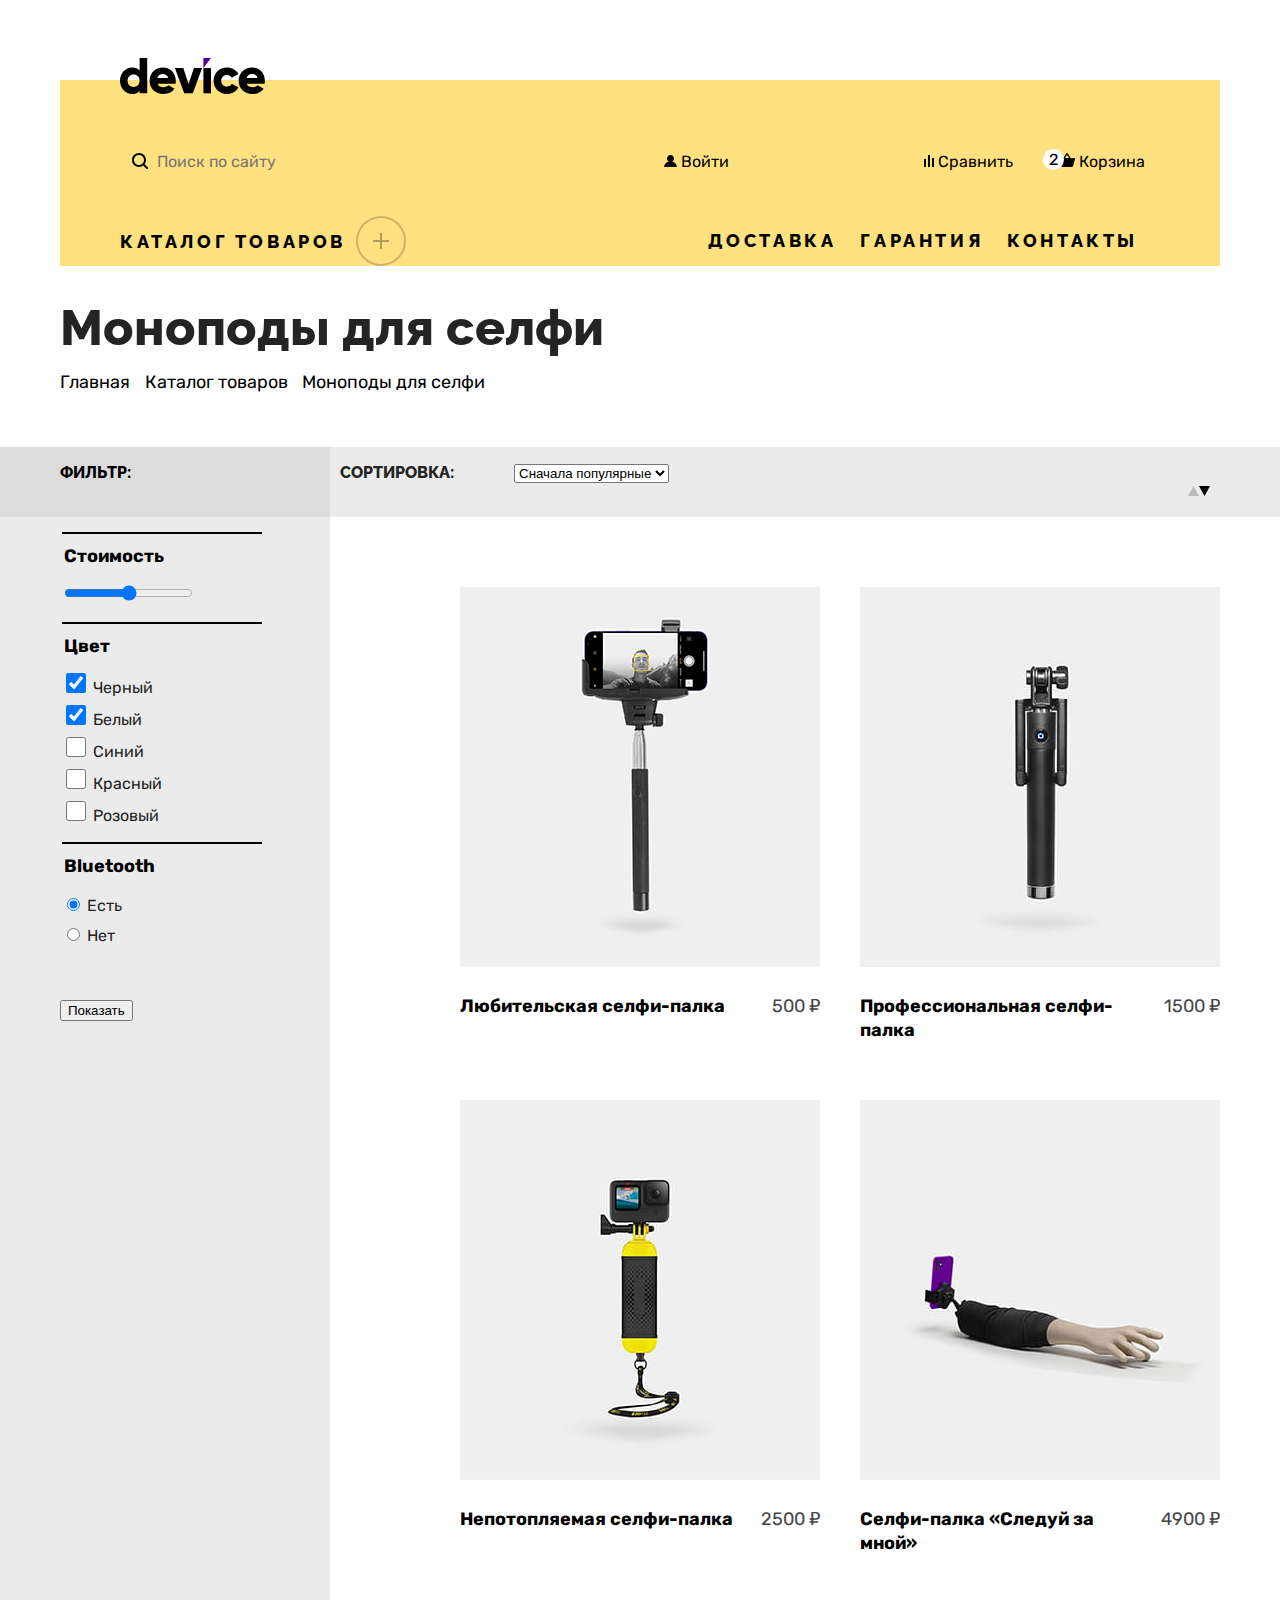
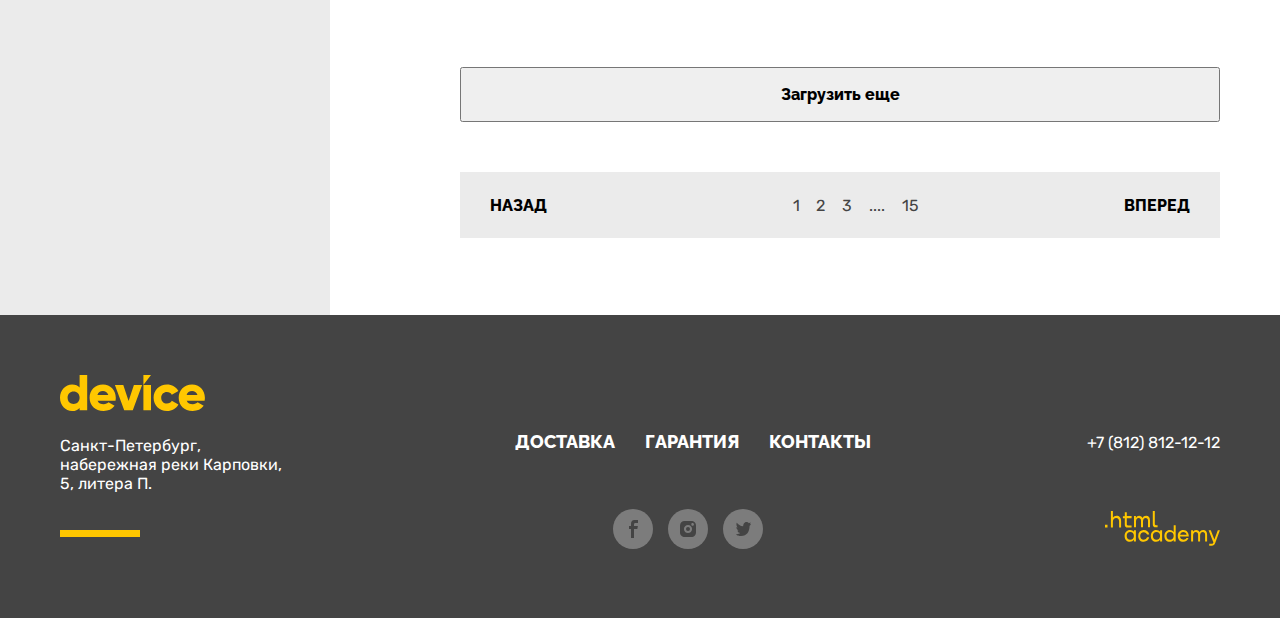
==== commit e7a904e1: "Исправления" ====
--- a/catalog.html
+++ b/catalog.html
@@ -6,7 +6,7 @@
     <link rel="stylesheet" href="styles/styles.css">
   </head>
   <body>
-    <header>
+    <header class="page-header">
       <h2 class="visually-hidden" hidden>Меню сайта</h2>
       <a class="navigation-logo">
       <img class="logo" alt="Логотип магазина device" src="images/logo-header.svg" width="145" height="36">
@@ -14,41 +14,41 @@
       <nav class="navigation">
         <div class="nav-header-top">
           <form class="form-search" action="https://echo.htmlacademy.ru" method="GET" class="searching">
-            <svg class="search-svg" aria-hidden="true" focusable="false" width="16" height="16" fill="none" xmlns="http://www.w3.org/2000/svg">
-              <path d="m15.7 14.3-3.1-3.1C13.5 10 14 8.6 14 7c0-3.9-3.1-7-7-7S0 3.1 0 7s3.1 7 7 7c1.6 0 3-.5 4.2-1.4l3.1 3.1c.2.2.4.3.7.3.6 0 1-.4 1-1 0-.2-.1-.5-.3-.7ZM2 7c0-2.8 2.2-5 5-5s5 2.2 5 5-2.2 5-5 5-5-2.2-5-5Z" fill="#000"/>
-            </svg>
             <input class="search" type="search" name="search" id="search" placeholder="Поиск по сайту">
+            <button type="submit" class="search-button">Найти</button>
           </form>
           <ul class="navigation-user">
             <li class="navigation-user-item">
-            <a class="navigation-user-link" href="#">
-              <svg class="enter-pic" aria-hidden="true" focusable="false" width="13" height="12" fill="none" xmlns="http://www.w3.org/2000/svg">
-                <path d="M0 12h13c-.2-2.6-2.1-4.8-4.7-5.5 1-.6 1.7-1.7 1.7-3C10 1.6 8.4 0 6.5 0S3 1.6 3 3.5c0 1.3.7 2.4 1.7 3C2.1 7.2.2 9.4 0 12Z" fill="#000"/>
-              </svg>
-              <span class="navigation-user-point">Войти</span>
-            </a>
+              <a class="navigation-user-link" href="#">
+                <svg class="navigation-icon" aria-hidden="true" focusable="false" width="13" height="12" xmlns="http://www.w3.org/2000/svg">
+                  <path d="M0 12h13c-.2-2.6-2.1-4.8-4.7-5.5 1-.6 1.7-1.7 1.7-3C10 1.6 8.4 0 6.5 0S3 1.6 3 3.5c0 1.3.7 2.4 1.7 3C2.1 7.2.2 9.4 0 12Z" fill="#000"/>
+                </svg>
+                <span class="navigation-user-point">Войти</span>
+              </a>
             </li>
             <li class="navigation-user-item">
               <a class="navigation-user-link" href="#">
-                <svg class="compare-pic" aria-hidden="true" focusable="false" width="10" height="12" fill="none" xmlns="http://www.w3.org/2000/svg">
+                <svg class="navigation-icon" aria-hidden="true" focusable="false" width="10" height="12" xmlns="http://www.w3.org/2000/svg">
                   <path d="M6 0H4v12h2V0ZM2 4H0v8h2V4ZM10 3H8v9h2V3Z" fill="#000"/>
                 </svg>
                 <span class="navigation-user-point">Сравнить</span>
               </a>
             </li>
             <li class="navigation-user-item">
-              <span class="some-counter">2</span>
-              <svg width="16" height="14" fill="none" xmlns="http://www.w3.org/2000/svg">
-                <path class="cart-pic" aria-hidden="true" focusable="false" d="m15.3 5-3.5.2L8.6.3C8.5.1 8.2 0 8 0c-.2 0-.5.1-.6.3L4.2 5.2H.7c-.4 0-.7.3-.7.7v.2l1.9 6.8c.2.7.7 1.1 1.4 1.1h9.4c.7 0 1.2-.4 1.4-1.1L16 6v-.2c0-.4-.3-.8-.7-.8ZM8 1.9l2.2 3.2H5.9L8 1.9Z" fill="#000"/>
-              </svg>
-              <button type="button" class="shop-cart" id="shop-cart">Корзина</button>
+              <button type="button" class="navigation-user-link" id="shop-cart">
+                <span class="some-counter">2</span>
+                <svg class="navigation-icon" width="16" height="14" xmlns="http://www.w3.org/2000/svg">
+                  <path class="cart-pic" aria-hidden="true" focusable="false" d="m15.3 5-3.5.2L8.6.3C8.5.1 8.2 0 8 0c-.2 0-.5.1-.6.3L4.2 5.2H.7c-.4 0-.7.3-.7.7v.2l1.9 6.8c.2.7.7 1.1 1.4 1.1h9.4c.7 0 1.2-.4 1.4-1.1L16 6v-.2c0-.4-.3-.8-.7-.8ZM8 1.9l2.2 3.2H5.9L8 1.9Z" fill="#000"/>
+                </svg>
+                <span>Корзина</span>
+              </button>
             </li>
           </ul>
         </div>
         <div class="nav-header-bottom">
-          <a class="open-menu" href="#">
-          <img class="plus-minus" alt="Кнопка выпадающего меню" src="#">Каталог товаров
-          </a> 
+          <button type="button" class="open-menu">
+          <span>Каталог товаров</span>
+          </button> 
           <ul class="navigation-list">
             <li class="navigation-item">
               <a class="navigation-link" href="">Доставка</a>
@@ -60,6 +60,40 @@
               <a class="navigation-link" href="">Контакты</a>
             </li>
           </ul>
+          <div class="dropdown-menu-container">
+            <ul class="dropdown-menu">
+              <li class="dropdown-menu-item">
+                <ul class="dropdown-sublist">
+                  <li class="dropdown-sublist-item">
+                    <a class="dropdown-sublist-link" href="#">Виртуальная реальность</a>
+                  </li>
+                  <li class="dropdown-sublist-item">
+                    <a class="dropdown-sublist-link" href="#">Моноподы для cелфи</a>
+                  </li>
+                  <li class="dropdown-sublist-item">
+                    <a class="dropdown-sublist-link" href="#">Экшн-камеры</a>
+                  </li>
+                </ul>
+              </li>
+              <li class="dropdown-menu-item">
+                <ul class="dropdown-sublist">
+                  <li class="dropdown-sublist-item">
+                    <a class="dropdown-sublist-link" href="#">Фитнес-браслеты</a>
+                  </li>
+                  <li class="dropdown-sublist-item">
+                    <a class="dropdown-sublist-link" href="#">Умные часы</a>
+                  </li>
+                </ul>
+              </li>
+              <li class="dropdown-menu-item">
+                <ul class="dropdown-sublist">
+                  <li>
+                    <a class="dropdown-sublist-link" href="#">Квадрокоптеры</a>
+                  </li>
+                </ul>
+              </li>
+            </ul>
+          </div>
         </div>
       </nav>
     </header>
@@ -84,188 +118,199 @@
           </div>
         </header>
         <section class="catalog-products">
-          <h2 class="visually-hidden" hidden>Список товаров с фильтрами</h2>
-          <div class="catalog-container">
-            <h3 class="catalog-filter-header">Фильтр:</h3>
-            <form class="catalog-filter" action="https://echo.htmlacademy.ru/" method="get">
-              <fieldset class="catalog-price-group">
-                <legend class="catalog-filter-title">Стоимость</legend>
-                <button class="range-toggle toggle-min" type="button">
-                <span class="visually-hidden">Изменить минимальную цену.</span>
-                </button>
-                <button class="range-toggle toggle-max" type="button">
-                <span class="visually-hidden">Изменить максимальную цену.</span>
-                </button>
-                <label class="catalog-filter-label">
-                от
-                <input class="catalog-filter-input" type="number" name="min-price"> 
-                </label>
-                <label class="catalog-filter-label"> до
-                <input class="catalog-filter-input" type="number" name="max-price"> 
-                </label>
-              </fieldset>
-              <fieldset class="catalog-color-group">
-                <legend class="catalog-filter-title">Цвет</legend>
-                <ul class="catalog-filter-list">
-                  <li class="catalog-filter-item">
-                    <label class="control">
-                    <input class="visually-hidden control-input" type="checkbox" name="Black" checked>
-                    <span class="control-mark"></span>
-                    <span class="control-label">Черный</span>
-                    </label>
-                  </li>
-                  <li class="catalog-filter-item">
-                    <label class="control">
-                    <input class="visually-hidden control-input" type="checkbox" name="White" checked>
-                    <span class="control-mark"></span>
-                    <span class="control-label">Белый</span>
-                    </label>
-                  </li>
-                  <li class="catalog-filter-item">
-                    <label class="control">
-                    <input class="visually-hidden control-input" type="checkbox" name="Blue">
-                    <span class="control-mark"></span>
-                    <span class="control-label">Синий</span>
-                    </label>
-                  </li>
-                  <li class="catalog-filter-item">
-                    <label class="control">
-                    <input class="visually-hidden control-input" type="checkbox" name="Red">
-                    <span class="control-mark"></span>
-                    <span class="control-label">Красный</span>
-                    </label>
-                  </li>
-                  <li class="catalog-filter-item">
-                    <label class="control">
-                    <input class="visually-hidden control-input" type="checkbox" name="Pink">
-                    <span class="control-mark"></span>
-                    <span class="control-label">Розовый</span>
-                    </label>
-                  </li>
-                </ul>
-              </fieldset>
-              <fieldset class="catalog-bluetooth-group">
-                <legend class="catalog-filter-title">Bluetooth</legend>
-                <ul>
-                  <li class="catalog-filter-item"><label class="control">
-                    <input class="visually-hidden control-input" type="radio" name="Bluetooth-function" value="available" checked>
-                    <span class="control-mark"></span>
-                    <span class="control-label">Есть</span>
-                    </label>
-                  </li>
-                  <li class="catalog-filter-item"><label class="control">
-                    <input class="visually-hidden control-input" type="radio" name="Bluetooth-function" value="Not-available">
-                    <span class="control-mark"></span>
-                    <span class="control-label">Нет</span>
-                    </label>
-                  </li>
-                </ul>
-              </fieldset>
-              <button class="button" type="submit">Показать</button>
-            </form>
-          </div>
-          <div class="catalog-right-column">
-            <div class="sorting-container">
-              <form class="sorting-type">
-                <label class="sorting-header" for="sorting">Сортировка:</label>
-                <select class="select-control" id="sorting" name="sorting">
-                  <option class="option-value" value="popular">Сначала популярные</option>
-                </select>
+          <div class="inner-catalog-container">
+            <h2 class="visually-hidden" hidden>Список товаров с фильтрами</h2>
+            <div class="catalog-left-column">
+              <h3 class="catalog-filter-header">Фильтр:</h3>
+              <form class="catalog-filter" action="https://echo.htmlacademy.ru/" method="get">
+                <fieldset class="catalog-price-group filter-group">
+                  <div class="legend-container">
+                    <legend class="catalog-filter-title">Стоимость</legend>
+                  </div>
+                  <!-- <button class="range-toggle toggle-min" type="button">
+                  <span class="visually-hidden">Изменить минимальную цену.</span>
+                  </button>
+                  <button class="range-toggle toggle-max" type="button">
+                  <span class="visually-hidden">Изменить максимальную цену.</span>
+                  </button>
+                  <label class="catalog-filter-label">
+                  от
+                  <input class="catalog-filter-input" type="number" name="min-price"> 
+                  </label>
+                  <label class="catalog-filter-label"> до
+                  <input class="catalog-filter-input" type="number" name="max-price"> 
+                  </label> -->
+                  <input class="price-setting" type="range" min="0" max="10000" step="500" value="5000">
+                </fieldset>
+                <fieldset class="catalog-color-group filter-group">
+                  <div class="legend-container">
+                    <legend class="catalog-filter-title">Цвет</legend>
+                  </div>
+                  <ul class="catalog-color-list">
+                    <li class="catalog-color-item">
+                      <label class="control">
+                      <input class="control-input color-control" type="checkbox" name="Black" checked>
+                      <span class="control-mark"></span>
+                      <span class="control-label">Черный</span>
+                      </label>
+                    </li>
+                    <li class="catalog-color-item">
+                      <label class="control">
+                      <input class="control-input color-control" type="checkbox" name="White" checked>
+                      <span class="control-mark"></span>
+                      <span class="control-label">Белый</span>
+                      </label>
+                    </li>
+                    <li class="catalog-color-item">
+                      <label class="control">
+                      <input class="control-input color-control" type="checkbox" name="Blue">
+                      <span class="control-mark"></span>
+                      <span class="control-label">Синий</span>
+                      </label>
+                    </li>
+                    <li class="catalog-color-item">
+                      <label class="control">
+                      <input class="control-input color-control" type="checkbox" name="Red">
+                      <span class="control-mark"></span>
+                      <span class="control-label">Красный</span>
+                      </label>
+                    </li>
+                    <li class="catalog-color-item">
+                      <label class="control">
+                      <input class="control-input color-control" type="checkbox" name="Pink">
+                      <span class="control-mark"></span>
+                      <span class="control-label">Розовый</span>
+                      </label>
+                    </li>
+                  </ul>
+                </fieldset>
+                <fieldset class="catalog-bluetooth-group filter-group">
+                  <div class="legend-container">
+                    <legend class="catalog-filter-title">Bluetooth</legend>
+                  </div>
+                  <ul class="bluetooth-list">
+                    <li class="catalog-filter-item"><label class="control">
+                      <input class="control-input" type="radio" name="Bluetooth-function" value="available" checked>
+                      <span class="control-mark"></span>
+                      <span class="control-label">Есть</span>
+                      </label>
+                    </li>
+                    <li class="catalog-filter-item"><label class="control">
+                      <input class="control-input" type="radio" name="Bluetooth-function" value="Not-available">
+                      <span class="control-mark"></span>
+                      <span class="control-label">Нет</span>
+                      </label>
+                    </li>
+                  </ul>
+                </fieldset>
+                <button class="button" type="submit">Показать</button>
               </form>
-              <ul class="button-sort-list">
-                <li class="button-sort-item">
-                  <a href="#" class="button button-sort-up">
-                    <svg width="11" height="10" aria-hidden="true" focusable="false" fill="none" xmlns="http://www.w3.org/2000/svg">
-                      <path d="M5.5 0 11 10H0" fill="#000" opacity=".2"/>
-                    </svg>
-                  <span class="visually-hidden">По возрастанию</span>
-                  </a>
-                </li>
-                <li class="button-sort-item">
-                  <a href="#" class="button button-sort-down">
-                    <svg width="11" height="10" aria-hidden="true" focusable="false" fill="none" xmlns="http://www.w3.org/2000/svg">
-                      <path d="M5.5 10 0 0h11" fill="#000"/>
-                    </svg>
-                  <span class="visually-hidden">По убыванию</span>
-                  </a>
-                </li>
-              </ul>
             </div>
-            <ul class="product-list">
-              <li class="product-card">
-                <a class="product-card-link" href="#">
-                  <img class="product-card-image" src="images/nav_items/product_items/product-1.jpg" alt="Любительская селфи-палка" width="360" height="380">
-                  <div class="product-card-flex">
-                    <div class="title-flex-container">
-                      <h3 class="product-card-title">Любительская селфи-палка</h3>
-                    </div>
-                    <span class="product-card-price">500 ₽</span>
-                  </div>
-                </a>
-              </li>
-              <li class="product-card">
-                <a class="product-card-link" href="#">
-                  <img class="product-card-image" src="images/nav_items/product_items/product-2.jpg" alt="Профессиональная селфи-палка" width="360" height="380">
-                  <div class="product-card-flex">
-                    <div class="title-flex-container">
-                      <h3 class="product-card-title">Профессиональная селфи-палка </h3>
-                    </div>
-                    <span class="product-card-price">1500 ₽</span>
-                  </div>
-                </a>
-              </li>
-              <li class="product-card">
-                <a class="product-card-link" href="#">
-                  <img class="product-card-image" src="images/nav_items/product_items/product-3.jpg" alt="Непотопляемая селфи-палка" width="360" height="380">
-                  <div class="product-card-flex">
-                    <div class="title-flex-container">
-                      <h3 class="product-card-title">Непотопляемая селфи-палка</h3>
-                    </div>
-                    <span class="product-card-price">2500 ₽</span>        
-                  </div>
-                </a>
-              </li>
-              <li class="product-card">
-                <a class="product-card-link" href="#">
-                  <img class="product-card-image" src="images/nav_items/product_items/product-4.jpg" alt="Селфи-палка «Следуй за мной»" width="360" height="380">
-                  <div class="product-card-flex">
-                    <div class="title-flex-container">
-                      <h3 class="product-card-title">Селфи-палка «Следуй за мной»</h3>
-                    </div>
-                    <span class="product-card-price">4900 ₽</span>
-                  </div>
-                </a>
-              </li>
-            </ul>
-            <button class="button pagination-show-more" type="button">Загрузить еще</button>
-            <div class="big-pagination-container">
-              <div class="pagination-item-back">
-                <a class="pagination-link pagination-prev pagination-disabled" href="#">
-                <span class="pagination-back">Назад</span>
-                </a>
+            <div class="catalog-right-column">
+              <div class="sorting-container">
+                <form class="sorting-type">
+                  <label class="sorting-header" for="sorting">Сортировка:</label>
+                  <select class="select-control" id="sorting" name="sorting">
+                    <option class="option-value" value="popular">Сначала популярные</option>
+                  </select>
+                </form>
+                <ul class="button-sort-list">
+                  <li class="button-sort-item">
+                    <a href="#" class="button button-sort-up">
+                      <svg width="11" height="10" aria-hidden="true" focusable="false" fill="none" xmlns="http://www.w3.org/2000/svg">
+                        <path d="M5.5 0 11 10H0" fill="#000" opacity=".2"/>
+                      </svg>
+                      <span class="visually-hidden">По возрастанию</span>
+                    </a>
+                  </li>
+                  <li class="button-sort-item">
+                    <a href="#" class="button button-sort-down">
+                      <svg width="11" height="10" aria-hidden="true" focusable="false" fill="none" xmlns="http://www.w3.org/2000/svg">
+                        <path d="M5.5 10 0 0h11" fill="#000"/>
+                      </svg>
+                      <span class="visually-hidden">По убыванию</span>
+                    </a>
+                  </li>
+                </ul>
               </div>
-              <ul class="pagination">
-                </li>
-                <li class="pagination-item">
-                  <a class="pagination-link" href="#">1</a>
-                </li>
-                <li class="pagination-item">
-                  <a class="pagination-link" href="#">2</a>
-                </li>
-                <li class="pagination-item">
-                  <a class="pagination-link" href="#">3</a>
-                </li>
-                <li class="pagination-item">
-                  <a class="pagination-link" href="#">....</a>
-                </li>
-                <li class="pagination-item">
-                  <a class="pagination-link" href="#">15</a>
-                </li>
-              </ul>
-              <div class="pagination-item-next">
-                <a class="pagination-link pagination-next" href="#">
-                <span class="pagination-next">Вперед</span>
-                </a>
+              <div class="product-list-container">
+                <ul class="product-list">
+                  <li class="product-card">
+                    <a class="product-card-link" href="#">
+                      <img class="product-card-image" src="images/nav_items/product_items/product-1.jpg" alt="Любительская селфи-палка" width="360" height="380">
+                      <div class="product-card-flex">
+                        <div class="title-flex-container">
+                          <h3 class="product-card-title">Любительская селфи-палка</h3>
+                        </div>
+                        <span class="product-card-price">500 ₽</span>
+                      </div>
+                    </a>
+                  </li>
+                  <li class="product-card">
+                    <a class="product-card-link" href="#">
+                      <img class="product-card-image" src="images/nav_items/product_items/product-2.jpg" alt="Профессиональная селфи-палка" width="360" height="380">
+                      <div class="product-card-flex">
+                        <div class="title-flex-container">
+                          <h3 class="product-card-title">Профессиональная селфи-палка </h3>
+                        </div>
+                        <span class="product-card-price">1500 ₽</span>
+                      </div>
+                    </a>
+                  </li>
+                  <li class="product-card">
+                    <a class="product-card-link" href="#">
+                      <img class="product-card-image" src="images/nav_items/product_items/product-3.jpg" alt="Непотопляемая селфи-палка" width="360" height="380">
+                      <div class="product-card-flex">
+                        <div class="title-flex-container">
+                          <h3 class="product-card-title">Непотопляемая селфи-палка</h3>
+                        </div>
+                        <span class="product-card-price">2500 ₽</span>        
+                      </div>
+                    </a>
+                  </li>
+                  <li class="product-card">
+                    <a class="product-card-link" href="#">
+                      <img class="product-card-image" src="images/nav_items/product_items/product-4.jpg" alt="Селфи-палка «Следуй за мной»" width="360" height="380">
+                      <div class="product-card-flex">
+                        <div class="title-flex-container">
+                          <h3 class="product-card-title">Селфи-палка «Следуй за мной»</h3>
+                        </div>
+                        <span class="product-card-price">4900 ₽</span>
+                      </div>
+                    </a>
+                  </li>
+                </ul>
+                <button class="button pagination-show-more" type="button">Загрузить еще</button>
+                <div class="big-pagination-container">
+                  <div class="pagination-item-back">
+                    <a class="pagination-link pagination-prev pagination-disabled" href="#">
+                    <span class="pagination-back">Назад</span>
+                    </a>
+                  </div>
+                  <ul class="pagination">
+                    </li>
+                    <li class="pagination-item">
+                      <a class="pagination-link" href="#">1</a>
+                    </li>
+                    <li class="pagination-item">
+                      <a class="pagination-link" href="#">2</a>
+                    </li>
+                    <li class="pagination-item">
+                      <a class="pagination-link" href="#">3</a>
+                    </li>
+                    <li class="pagination-item">
+                      <a class="pagination-link" href="#">....</a>
+                    </li>
+                    <li class="pagination-item">
+                      <a class="pagination-link" href="#">15</a>
+                    </li>
+                  </ul>
+                  <div class="pagination-item-next">
+                    <a class="pagination-link pagination-next" href="#">
+                    <span class="pagination-next">Вперед</span>
+                    </a>
+                  </div>
+                </div>
               </div>
             </div>
           </div>
--- a/styles/styles.css
+++ b/styles/styles.css
@@ -1,7 +1,12 @@
-*, *::before, *::after {
+*,
+*::before,
+*::after {
     box-sizing: border-box;
 }
+
+
 /* Подключаю стиль Rubik */
+
 @font-face {
     font-family: "Rubik";
     font-style: normal;
@@ -26,7 +31,9 @@
     font-display: swap;
 }
 
+
 /* Подключаю стиль Raleway */
+
 @font-face {
     font-family: "Raleway";
     font-style: normal;
@@ -36,7 +43,7 @@
 }
 
 html {
- height: 100%;
+    height: 100%;
 }
 
 body {
@@ -44,11 +51,12 @@
     flex-direction: column;
     min-height: 100%;
     font-family: "Rubik", sans-serif;
-
     font-size: 18px;
     line-height: 30px;
     color: #242424;
     background-color: #FFFFFF;
+    padding-top: 40px;
+    margin: 0;
 }
 
 .visually-hidden {
@@ -66,77 +74,169 @@
     list-style: none;
 }
 
+
 /* Шапка сайта с навигацией */
-   /* Весь хэдэр */
-header {
+
+
+/* Весь хэдэр */
+
+.page-header {
+    position: relative;
     background-color: #FFE17F;
-    color:#000000; 
-}
-
-/* .navigation-logo {
-
-} */
-
- /* Общая навигация, внутри верхняя и нижняя строки навигации */
-.navigation {
-    display: flex;
-    flex-direction: column;
+    color: #000000;
     width: 1160px;
     margin: 0 auto;
-
+    margin-top: 40px;
+    padding: 0 60px;
+}
+
+
+/* Общая навигация, внутри верхняя и нижняя строки навигации */
+
+.navigation {
+    display: flex;
+    flex-direction: column;
+    margin-top: 34px;
 }
 
 .nav-header-top {
- display: flex;
- align-items: baseline;
-}
-
-.nav-header-bottom {
- display: flex;
-}
+    display: flex;
+    align-items: baseline;
+}
+
+
+/* Лого */
+
+.navigation-logo {
+    display: block;
+    margin-top: -22px;
+}
+
 
 /* Навигация юзера */
-.navigation-user, 
-.navigation-list {
- display: flex;
- flex-wrap: wrap;
- list-style: none;
-}
-
-.navigation-user,
-.navigation-list {
-    width: 560px;
+
+.navigation-user {
+    display: flex;
+    flex-wrap: wrap;
+    list-style: none;
+    align-items: baseline;
+    margin: 0px;
+    padding: 0px;
     margin-left: auto;
 }
 
+
+/* Поиск */
+
+.form-search {
+    display: flex;
+    position: relative;
+    width: 516px;
+}
+
 .search {
+    width: 100%;
+    background-color: #FFE17F;
+    border: 2px solid transparent;
+    border-radius: 20px;
+    background-image: url(../images/user-nav/search.svg);
+    background-repeat: no-repeat;
+    background-position: 10px 10px;
+    padding-left: 35px;
+    padding-top: 12px;
+    padding-bottom: 12px;
+}
+
+.search::-webkit-search-cancel-button {
+    /* Убираем крестик в поле поиска */
+    display: none;
+}
+
+.search-button {
+    display: none;
+    position: absolute;
+    width: 160px;
+    height: 43px;
+    right: 0;
+    font: inherit;
+    background: none;
+    border: 2px solid #000000;
+    border-radius: 0px 20px 20px 0px;
+}
+
+.search:not(:placeholder-shown)~.search-button {
+    /* Когда нет placeholder'a, то показываем кнопку */
+    display: block;
+}
+
+.search:active,
+.search:focus {
+    border: none;
+    outline: none;
+}
+
+.search:focus {
+    border: 2px solid #AF4FFF;
+}
+
+.search:not(:placeholder-shown) {
+    /* активность - когда идёт набор текста */
+    border: 2px solid #000000;
+}
+
+.search:hover {
+    opacity: 0.6;
+}
+
+input::placeholder {
+    font-family: Rubik;
+    font-style: normal;
+    font-weight: normal;
+    font-size: 16px;
+    line-height: 19px;
+}
+
+.search-button:focus {
+    border: 2px solid #AF4FFF;
+    color: #000;
+}
+
+.search-button:hover {
+    background: #000;
+    color: #fff;
+    border-color: #000;
+}
+
+.search-button:active {
+    border-color: #000;
+    background-color: #000;
+    color: rgba(255, 255, 255, 0.3);
+}
+
+.search-svg {
+    margin-right: 20px;
+}
+
+
+/* Юзер */
+
+.navigation-user-item {
+    position: relative;
+}
+
+.navigation-user-link,
+.shop-cart {
+    font-family: inherit;
+    font-size: 16px;
+    line-height: 19px;
+    text-decoration: none;
+    color: inherit;
+}
+
+.navigation-user-link {
     border: none;
     background-color: #FFE17F;
-}
-
-.search-svg {
-    margin-right: 20px;
-}
-
-.navigation-user-item {
-    position: relative;
-}
-
-.navigation-user-item:first-child {
-    margin-right: 15px;
-    margin-left: 24px;
-}
-
-.navigation-user-item:nth-child(2) {
-    margin-left: 106px;
-}
-
-.navigation-user-item:nth-child(3) {
-    margin-left: 14px;
-}
-
-.navigation-user-point:nth-child(2) {
-    margin-right: 14px;
+    padding: 15px;
 }
 
 .some-counter {
@@ -146,98 +246,261 @@
     position: absolute;
     width: 21px;
     height: 21px;
-    top: 2px;
-    left: -16px;
+    top: 12px;
+    left: -1px;
     border-radius: 50%;
     background-color: #FFFFFF;
     margin-right: 10px;
 }
 
-.shop-cart {
-  border: none;
-  background-color: #FFE17F;
-  padding: 0;
-  margin: 0;
-}
-
-.navigation-item:first-child {
- margin-right: 19px;
-}
-
-.navigation-item:nth-child(3) {
- margin-left: 62px;
-}
-
-.navigation-user-link,
-.shop-cart {
-    font-family: inherit;
-
-    font-size: 16px;
-    line-height: 19px;
-    text-decoration: none;
-    color: inherit;
+.navigation-user-item:first-child {
+    width: 245px;
+    margin-right: 15px;
+}
+
+.navigation-user-item:nth-child(2) {
+    width: 120px;
+    margin-right: 15px;
+}
+
+
+/* Основное меню */
+
+.nav-header-bottom {
+    display: flex;
+    align-items: center;
+    flex-wrap: wrap;
+    margin-top: 30px;
+}
+
+.navigation-list {
+    display: flex;
+    flex-wrap: wrap;
+    list-style: none;
+    margin: 0;
+    padding: 0;
+    margin-left: auto;
 }
 
 .navigation-link {
     font-family: "Raleway", sans-serif;
-    padding: 14px 20px 15px;
-
+    padding: 0;
+    padding-bottom: 9px;
+    margin-right: 20px;
     line-height: 21px;
     font-weight: 800;
     text-decoration: none;
     text-transform: uppercase;
+    letter-spacing: 0.2em;
     color: inherit;
-}
+    border: 2px solid transparent;
+}
+
+.open-menu {
+    display: flex;
+    align-items: center;
+    font-family: Raleway;
+    font-style: normal;
+    font-weight: 800;
+    font-size: 18px;
+    line-height: 21px;
+    letter-spacing: 0.2em;
+    text-transform: uppercase;
+    padding: 0;
+    border: none;
+    background-color: #FFE17F;
+    cursor: pointer;
+}
+
+.open-menu::after {
+    content: '';
+    display: block;
+    width: 50px;
+    height: 50px;
+    margin-left: 10px;
+    background: url(../images/nav/plus.svg) center center no-repeat;
+    border: 2px solid rgba(0, 0, 0, 0.2);
+    border-radius: 50%;
+}
+
+
+/* Выпадающее меню */
+
+.dropdown-menu-container {
+    display: none;
+    position: absolute;
+    top: 100%;
+    width: 100%;
+    left: 0;
+    margin: 0;
+    flex-basis: 100%;
+    padding-top: 15px;
+    padding-left: 60px;
+    background-color: #FFE17F;
+    z-index: 1;
+}
+
+.dropdown-menu-container:hover {
+    display: flex;
+}
+
+.open-menu:hover~.dropdown-menu-container,
+.open-menu:focus~.dropdown-menu-container {
+    display: flex;
+}
+
+.dropdown-menu {
+    display: grid;
+    grid-template-columns: repeat(3, auto);
+    grid-template-rows: auto;
+    margin: 0;
+    padding: 0;
+}
+
+.dropdown-menu-item:not(:first-child) {
+    margin-left: 50px;
+}
+
+.dropdown-sublist {
+    margin: 0;
+    padding: 0;
+}
+
+.dropdown-sublist-item {
+    padding-bottom: 10px;
+}
+
+.dropdown-sublist-link {
+    font-family: Rubik;
+    font-style: normal;
+    font-weight: normal;
+    font-size: 16px;
+    line-height: 18px;
+    text-decoration: none;
+    color: #000000;
+}
+
 
 /* Состояния для пунтков меню */
-.navigation-link:hover {
-    border-bottom: 2px solid #000000;
-}
-
-.navigation-user-link:hover .navigation-icon path {
+
+.navigation-user-link:focus {
+    outline: 2px solid #AF4FFF;
+    border-radius: 25px;
+}
+
+.navigation-user-link:hover {
     opacity: 0.6;
+}
+
+.navigation-user-link:active {
+    opacity: 0.3;
 }
 
 .navigation-link:focus {
     border: 2px solid #AF4FFF;
     border-radius: 25px;
-}
-
-.navigation-user-link:focus {
-    border: 2px solid #AF4FFF;
-    border-radius: 25px;
-}
-/* Main от шапки и до футера */
+    outline: none;
+}
+
+.navigation-link:hover {
+    border: 2px solid transparent;
+    border-bottom: 2px solid #000000;
+    border-radius: 0;
+}
+
+.navigation-link:active {
+    opacity: 0.3;
+}
+
+
+/* Main между шапкой и футром */
 
 .main-container {
- flex-grow: 1;
-}
+    position: relative;
+    flex-grow: 1;
+}
+
+
 /*  Крупная картинка с описанием */
+
 .gadgets-item {
-    display: flex;
+    position: relative;
     width: 1160px;
-    margin:0 auto;
+    margin: 0 auto;
+}
+
+.gadget-slider-number {
+    display: flex;
+    align-items: center;
+    justify-content: flex-end;
+    width: 100%;
+    height: 135px;
+    margin-left: auto;
+    font-family: Rubik;
+    font-style: normal;
+    font-weight: 800;
+    font-size: 180px;
+    line-height: 30px;
+    color: #FFFFFF;
+    background-color: #FFE17F;
+}
+
+.gadget-slider {
+    display: flex;
+    margin-top: -53px;
+}
+
+.slider {
+    position: absolute;
+    top: 50%;
+    transform: translateY(-50%);
+    border: none;
+    background-color: #FFFFFF;
+    cursor: pointer;
+}
+
+.slider-next {
+    right: 0;
+}
+
+.slider-back {
+    left: 0;
+}
+
+.gadget-container-pic {
+    display: flex;
+    position: relative;
 }
 
 .gadget-container-description {
- width: 560px;
- margin-left: auto;
-}
-
-/* Подробнее */ 
-.more-pagination,
-.stats-list {
-    display: flex;
+    width: 560px;
+    margin-left: auto;
+}
+
+.gadget-heading {
+    margin: 0;
+    margin-bottom: 30px;
+}
+
+.gadget-description {
+    margin: 0;
+}
+
+
+/* Подробнее */
+
+.more-pagination {
+    display: flex;
+    align-items: center;
+    justify-content: space-between;
+    margin-top: 40px;
 }
 
 .more {
     position: relative;
     font-family: "Raleway", sans-serif;
     width: 220px;
-    margin-top: 60px;
-    margin-right: 200px;
-    margin-left: 40px;
-
+    padding: 9.5px 0;
     line-height: 21px;
     font-weight: 800;
     text-align: center;
@@ -247,36 +510,92 @@
     color: #000000;
 }
 
-.more::before {
+.device-btn {
+    position: relative;
+    width: 220px;
+    line-height: 21px;
+    font-weight: 800;
+    text-align: center;
+    letter-spacing: 0.2em;
+    text-decoration: none;
+    text-transform: uppercase;
+    color: #000000;
+    padding: 9.5px 0;
+}
+
+.device-btn::before {
     content: "";
     position: absolute;
-    top: 6px;
-    left: 50%;
-    transform: translateX(-50%);
-    width: 220px;
+    top: 50%;
+    transform: translateY(-50%);
+    left: 0;
+    width: 100%;
     height: 8px;
     background-color: #FFE17F;
     z-index: -1;
-}
-
-/* Слайдеры */
+    transition: all 0.3s;
+}
+
+.device-btn:hover::before {
+    font-family: "Raleway", sans-serif;
+    height: 100%;
+    top: 0;
+    transform: none;
+}
+
+
+/* Слайдеры пагинации */
+
 .slider-pagination {
     display: flex;
     padding: 0;
     margin: 0;
+    margin-right: 60px;
     justify-content: space-between;
     width: 80px;
     height: 12px;
 }
 
+.slider-pagination-item {
+    display: flex;
+}
+
+.slider-pagination-button {
+    padding: 0;
+    width: 12px;
+    height: 12px;
+    border: 2px solid #000000;
+    background-color: #FFFFFF;
+    border-radius: 50%;
+    cursor: pointer;
+}
+
+.slider-pagination-button:focus {
+    border: 2px solid #AF4FFF;
+}
+
+.slider-pagination-button:hover {
+    opacity: 0.3;
+}
+
+.slider-pagination-button:active {
+    opacity: 0.6;
+}
+
+
 /* Характеристики товара */
+
 .stats-list {
- margin-top: 70px;
+    display: flex;
+}
+
+.stats-list {
+    margin-top: 70px;
 }
 
 .stats-list-item {
-  display: flex;
-  flex-direction: column;
+    display: flex;
+    flex-direction: column;
 }
 
 .stats-item-big {
@@ -288,11 +607,16 @@
     margin-right: 20px;
 }
 
+
 /* Типы товаров в наличии */
+
+.product-types {
+    margin-top: 70px;
+}
+
 .product-types-container {
     width: 1160px;
     margin: 0 auto;
-    margin-top: 109px;
 }
 
 .product-types-list {
@@ -310,32 +634,51 @@
     width: 160px;
     height: 160px;
     background-color: #FFE17F;
-  }
-  
-  .product-types-name-box {
+}
+
+.product-types-name-box {
     width: 160px;
     height: 60px;
     margin-top: 33px;
-  }
-  
-  .product-types-link {
+}
+
+.product-types-link {
     text-decoration: none;
-  }
-  
-  .product-types-name {
-     font-family: "Raleway", sans-serif;
-  
-     font-weight: 800;
-     font-size: 18px;
-     line-height: 24px;
-     letter-spacing: -0.02em;
-     color: #000000;
-  }
+}
+
+.product-types-name {
+    font-family: "Raleway", sans-serif;
+    font-weight: 800;
+    font-size: 18px;
+    line-height: 24px;
+    letter-spacing: -0.02em;
+    color: #000000;
+}
+
 
 /* Слайды: доставка, гарантия, кредит */
+
 .services {
     display: flex;
+    position: relative;
     margin-top: 69px;
+    padding-bottom: 65px;
+}
+
+
+/* .current {
+    background-color: #000000; для Li и для кнопки, и убить псевдокласс
+    color: #FFFFFF;
+} */
+
+.services::before {
+    content: '';
+    position: absolute;
+    width: 100%;
+    height: 280px;
+    background: #F0F0F0;
+    z-index: -1;
+    bottom: 0;
 }
 
 .services-container {
@@ -345,56 +688,39 @@
 }
 
 .services-list {
-    margin: 0;
-    padding: 0;
+    width: 285px;
+    margin: 0;
+    padding: 0;
+    padding-top: 80px;
+    padding-bottom: 40px;
+    border-right: 7px solid #000000;
 }
 
 .services-slides {
- width: 760px;
- margin-left: auto;
-
+    width: 760px;
+    margin-left: auto;
 }
 
 .services-item-button {
-    position: relative;
-    font-family: "Raleway", sans-serif;
-
-    width: 160px;
-    font-weight:800;
+    font-family: "Raleway", sans-serif;
+    width: 220px;
     font-size: inherit;
-    line-height: 21px;
-    text-align:center;
-    text-transform: uppercase;
-    letter-spacing: 0.2em;
     border: none;
+    background-color: transparent;
     z-index: 0;
 }
 
-.services-item-button::before {
-    content: "";
-    position: absolute;
-    top: 6px;
-    width: 100%;
-    left: 50%;
-    transform: translateX(-50%);
-    height: 8px;
-    background-color: #FFE17F;
-    z-index: -1;
-}
-   
 .services-item:not(:first-child) {
-      margin-top: 40px;
-}
-
-.services {
-    background-color: #F0F0F0;
+    margin-top: 40px;
 }
 
 .services-slides-item {
     color: #444444;
 }
 
+
 /* Полоса Доставим Редкий Товар Под Заказ */
+
 .special-delivery {
     display: flex;
     width: 1160px;
@@ -418,7 +744,6 @@
 
 .special-delivery-service {
     font-family: "Raleway", sans-serif;
-
     font-weight: 800;
     font-size: 20px;
     line-height: 23px;
@@ -436,7 +761,9 @@
     margin: 29px 33px 31px 52px;
 }
 
+
 /* О нас и контакты  */
+
 .us-contacts-container {
     display: flex;
     width: 1160px;
@@ -474,7 +801,6 @@
 .contacts-title {
     position: relative;
     font-family: "Raleway", sans-serif;
-
     font-weight: 800;
     font-size: 50px;
     line-height: 50px;
@@ -493,7 +819,6 @@
 
 .contacts-adress-text {
     font-family: "Rubik", sans-serif;
-
     font-size: 18px;
     line-height: 30px;
     font-style: normal;
@@ -502,7 +827,6 @@
 
 .about-us-item a {
     font-family: "Rubik", sans-serif;
-
     font-weight: bold;
     font-size: 18px;
     line-height: 20px;
@@ -515,12 +839,11 @@
 .button-contacts-us {
     position: relative;
     font-family: "Raleway", sans-serif;
-
     font-weight: 800;
     font-size: 18px;
     line-height: 21px;
     font-style: normal;
-    color: #000000; 
+    color: #000000;
     text-transform: uppercase;
     text-decoration: none;
 }
@@ -558,7 +881,9 @@
     margin-bottom: 67px;
 }
 
+
 /* Подпишитесь на рассылку  */
+
 .subscribe {
     margin-top: 80px;
 }
@@ -585,22 +910,20 @@
 }
 
 .email-subscribe {
-   font-family: Rubik;
-   font-size: 18px;
-   line-height: 30px;
-
-   width: 600px;
-   border: none;
-   padding-bottom: 9px;
-   border-bottom: 3px solid #e2e2e2;
-   background-color: #F0F0F0; 
+    font-family: Rubik;
+    font-size: 18px;
+    line-height: 30px;
+    width: 600px;
+    border: none;
+    padding-bottom: 9px;
+    border-bottom: 3px solid #e2e2e2;
+    background-color: #F0F0F0;
 }
 
 .button-subscribe {
     padding: 14px 40px;
-    margin-left: -5px; 
-    font-family: "Raleway", sans-serif;
-
+    margin-left: -5px;
+    font-family: "Raleway", sans-serif;
     font-weight: 800;
     font-size: 18px;
     line-height: 21px;
@@ -608,20 +931,26 @@
     text-transform: uppercase;
     background-color: #F0F0F0;
     border: 3px solid #e2e2e2;
-
 }
 
 .subscribe-free {
     width: 164px;
     font-style: normal;
-    font-weight: normal;  
+    font-weight: normal;
 }
 
 .subscribe-free-icon {
     margin-right: 20px;
 }
 
+
 /* Футер */
+
+.page-footer {
+    padding: 60px 0;
+    background-color: #444444;
+}
+
 .common-footer-container {
     width: 1160px;
     margin: 0 auto;
@@ -634,14 +963,11 @@
 
 .footer-container {
     align-items: center;
-    margin-bottom: 50px;
-    margin-top: 60px;
 }
 
 .footer-social {
     align-items: center;
     justify-content: space-between;
-    margin-bottom: 60px;
 }
 
 .footer-social::before {
@@ -664,26 +990,25 @@
     margin-left: auto;
 }
 
-.page-footer {
-    background-color: #444444;
-}
-
 .footer-contacts {
- width: 238px;
- height: 110px;
+    width: 239px;
+    margin-right: auto;
 }
 
 .footer-contacts-adress-text {
-  font-weight: 400;
-  font-size: 16px;
-  font-style: normal;
-  line-height: 19px;
-  color: #FFFFFF;
+    font-weight: 400;
+    font-size: 16px;
+    font-style: normal;
+    line-height: 19px;
+    color: #FFFFFF;
+}
+
+.footer-services-item {
+    margin-right: 30px;
 }
 
 .footer-services-item a {
     font-family: "Raleway", sans-serif;
-
     font-weight: 800;
     line-height: 21px;
     text-transform: uppercase;
@@ -696,68 +1021,39 @@
     list-style-type: none;
     padding: 0;
     margin: 0;
-    margin-right: 58px;
 }
 
 .footer-services-list:nth-chil(3) {
     margin-right: 0;
 }
 
-.footer-services-item {
-    margin-right: 7px;
-}
-
 .footer-services-item:last-child {
     margin-right: 0;
 }
 
-.footer-contacts {
-    margin-right: auto;
+.footer-services-link {
+    letter-spacing: 0.2em;
 }
 
 .footer-contacts-phone {
-    font-family: "Rubik", sans-serif ;
-
-    font-weight:400;
-    font-style:normal;
-    font-size:16px;
-    line-height:30px;
+    font-family: "Rubik", sans-serif;
+    font-weight: 400;
+    font-style: normal;
+    font-size: 16px;
+    line-height: 30px;
     color: #FFFFFF;
-
     text-decoration: none;
 }
 
 .footer-social-list {
     list-style-type: none;
-}
-
-/* Каталог */
-.catalog-products {
-    display: flex;
-    width: 1160px;
-    margin: 0 auto;
-    padding-top: 50px;
-}
-
-.catalog-filter {
-    width: 200px;
-    margin-top: 50px;
-}
-
-.catalog-color-group,
-.catalog-bluetooth-group {
-    margin-top: 12px;
+    margin-left: 130px;
 }
 
 .button {
     text-decoration: none;
     color: #000000;
-    
     margin-top: 50px;
-}
-
-.catalog-right-column {
-    width: 972px;
 }
 
 .quadrocopter {
@@ -766,16 +1062,14 @@
 
 .gadget-heading {
     font-family: "Raleway", sans-serif;
-
     font-size: 50px;
     line-height: 50px;
 }
 
-
 .gadget-description {
     color: #444444;
 }
- 
+
 .stats-item-big {
     font-weight: 400;
     font-size: 36px;
@@ -784,7 +1078,6 @@
 
 .stats-item-text {
     font-family: "Rubik", sans-serif;
-
     font-weight: 400;
     font-size: 16px;
     line-height: 30px;
@@ -794,8 +1087,10 @@
 .selfie-monopods {
     margin-top: 50px;
 }
- 
+
+
 /* Подписка */
+
 .subscribe {
     background-color: #F0F0F0;
 }
@@ -811,21 +1106,26 @@
 
 .subscribe-title-description {
     font-weight: 400;
-    color: #444444; 
+    color: #444444;
     width: 560px;
     margin-left: auto;
 }
- 
+
+
 /* Оформление каталога, внутренней страницы */
 
+
 /* Хэдэр внутренней страницы */
+
 .inner-header {
-  background-color: #FFFFFF;
-}
- /*Главный заголовок внутренней страницы */
+    background-color: #FFFFFF;
+}
+
+
+/*Главный заголовок внутренней страницы */
+
 .inner-header-title {
     font-family: "Raleway", sans-serif;
-
     font-style: normal;
     font-size: 50px;
     line-height: 50px;
@@ -839,10 +1139,12 @@
     margin: 0 auto;
 }
 
+
 /* Breadcrumbs */
+
 .breadcrumbs-container {
-  width: 1160px;
-  margin: 0 auto;
+    width: 1160px;
+    margin: 0 auto;
 }
 
 .breadcrumbs {
@@ -853,46 +1155,34 @@
     padding: 0;
     color: #000000;
     list-style-type: none;
-  }
-  
+}
+
+
 /* Link */
+
 .breadcrumbs-link {
     color: inherit;
     text-decoration: none;
-  }
-
-.catalog-filter-title {
-    font-family: "Rubik", sans-serif;
-
-    font-weight: bold;
-    font-style: normal;
-    font-size: 18px;
-    line-height: 20px;
+}
+
+.catalog-filter-header {
+    font-family: "Raleway", sans-serif;
+    font-style: normal;
+    font-size: 16px;
+    line-height: 19px;
     color: #000000;
-}
-
-.catalog-filter-header {
-      font-family: "Raleway", sans-serif;
-
-    
-      font-style: normal;
-      font-size: 16px;
-      line-height: 19px;
-      color: #000000;
-      text-transform: uppercase;
-  }
+    text-transform: uppercase;
+}
 
 .control-label {
-font-family: Rubik;
-
-font-style: normal;
-font-size: 16px;
-line-height: 19px;
+    font-family: Rubik;
+    font-style: normal;
+    font-size: 16px;
+    line-height: 19px;
 }
 
 .sorting-header {
     font-family: "Raleway", sans-serif;
-
     font-weight: 800;
     font-style: normal;
     font-size: 16px;
@@ -903,38 +1193,174 @@
 
 .option-value {
     font-family: Rubik;
-
     font-style: normal;
     font-size: 16px;
     line-height: 19px;
     background-color: #EBEBEB;
 }
 
+
 /* Сортировка по-возрастанию и по-убыванию */
+
 .sorting-container {
     display: flex;
     padding: 10px;
     margin-bottom: 70px;
     background-color: #EBEBEB;
-    }
+    height: 70px;
+}
 
 .button-sort-list {
     display: flex;
     justify-content: space-between;
     margin-left: auto;
 }
+
+
+/* Каталог */
+
+
+/* Общий контейнер */
+
+.catalog-products {
+    display: flex;
+    position: relative;
+    padding-top: 50px;
+}
+
+
+/* Задаем общему контейнеру псевдоэлементы, наш градиентный фон */
+
+.catalog-products::before,
+.catalog-products::after {
+    content: '';
+    flex-grow: 1;
+}
+
+.catalog-products::before {
+    background: linear-gradient(to bottom, #DCDCDC 70px, #EBEBEB 70px 100%);
+}
+
+.catalog-products::after {
+    background: linear-gradient(to bottom, #EBEBEB 70px, #FFFFFF 70px 100%);
+}
+
+
+/*Контейнер, который хранит в себе две части (правую и левую) каталога.
+    Верхний (предыдущий) нужен для градиентного фона. */
+
+.inner-catalog-container {
+    display: flex;
+    width: 1160px;
+}
+
+
+/*Оформляем колонки, добавив такой же градиент, как и псевдоэлементам */
+
+.catalog-right-column {
+    flex-grow: 1;
+    width: auto;
+    margin-left: auto;
+}
+
+.catalog-left-column {
+    background: linear-gradient(to bottom, #DCDCDC 70px, #EBEBEB 70px 100%);
+}
+
+
+/*  Фильтры товаров */
+
+.catalog-filter {
+    width: 200px;
+    margin-top: 50px;
+    margin-right: 70px;
+}
+
+
+/* Заголовок каждого филдсета и контейнер для него */
+
+.legend-container {
+    padding-top: 12px;
+    width: 200px;
+    border-top: 2px solid #000000;
+    margin-bottom: 14px;
+}
+
+.catalog-filter-title {
+    font-family: "Rubik", sans-serif;
+    font-weight: bold;
+    font-style: normal;
+    font-size: 18px;
+    line-height: 20px;
+    color: #000000;
+}
+
+
+/* Класс для каждого филдсета, 
+    чтобы отменить лишние стили */
+
+.filter-group {
+    border: none;
+    padding: 0;
+}
+
+
+/* Цена */
+
+
+/*Цвета */
+
+.catalog-color-list {
+    list-style-type: none;
+    padding: 0;
+    margin: 0;
+}
+
+.color-control {
+    display: inline-block;
+    width: 20px;
+    height: 20px;
+    border: 5px solid #000000;
+    border-radius: 3px;
+    cursor: pointer;
+}
+
+.catalog-color-group,
+.catalog-bluetooth-group {
+    margin-top: 12px;
+}
+
+
+/* Bluetooth */
+
+.bluetooth-list {
+    padding: 0;
+    margin: 0;
+}
+
+
 /* Товары */
+
+
+/* Контейнер, в котором хронятся карточки товаров, 
+bar загрузки и пагинация(нужен для правильного расположения) */
+
+.product-list-container {
+    display: flex;
+    flex-direction: column;
+    justify-content: flex-end;
+    align-items: end;
+}
+
 .product-list {
     display: grid;
     grid-template-columns: 360px 360px;
     gap: 40px;
+    list-style-type: none;
+    padding: 0;
+    margin: 0;
     margin-bottom: 44px;
-
-    list-style-type: none;
-    padding: 0;
-    margin: 0;
-    margin-bottom: 44px;
-   }
+}
 
 .product-card {
     display: flex;
@@ -958,13 +1384,12 @@
 }
 
 .product-card-title {
-  font-family: "Rubik", sans-serif;
-
-  font-weight: 700;
-  font-style: normal;
-  font-size: 18px;
-  line-height: 24px;
-  color: #000000;
+    font-family: "Rubik", sans-serif;
+    font-weight: 700;
+    font-style: normal;
+    font-size: 18px;
+    line-height: 24px;
+    color: #000000;
 }
 
 .title-flex-container {
@@ -973,7 +1398,6 @@
 
 .product-card-price {
     font-family: "Rubik", sans-serif;
-
     font-style: normal;
     font-weight: normal;
     font-size: 18px;
@@ -981,11 +1405,12 @@
     color: #444444;
 }
 
+
 /* Загрузить ещё */
+
 .pagination-show-more {
     width: 760px;
     height: 55px;
-
     font-family: "Raleway", sans-serif;
     font-weight: 800;
     font-size: 16px;
@@ -994,15 +1419,16 @@
     color: #000000;
 }
 
+
 /* Пагинация */
-.pagination{
+
+.pagination {
     background-color: #EBEBEB;
     list-style-type: none;
 }
 
 .pagination-link {
     font-family: "Rubik", sans-serif;
-
     font-weight: 400;
     font-style: normal;
     font-size: 16px;
@@ -1014,7 +1440,6 @@
 .pagination-back,
 .pagination-next {
     font-family: Raleway;
-
     font-style: normal;
     font-weight: 800;
     font-size: 16px;
@@ -1022,7 +1447,10 @@
     color: #000000;
     text-transform: uppercase;
 }
- /* Контейнер для всей пагинации */
+
+
+/* Контейнер для всей пагинации */
+
 .big-pagination-container {
     display: flex;
     box-sizing: border-box;
@@ -1031,7 +1459,7 @@
     width: 760px;
     margin-top: 50px;
     margin-bottom: 77px;
-    background-color:  #EBEBEB;
+    background-color: #EBEBEB;
 }
 
 .pagination-item-back {
@@ -1046,9 +1474,4 @@
     display: flex;
     justify-content: space-between;
     width: 166px;
-}
-
-.catalog-container {
-margin-right: 72px;
-background-color: #EBEBEB;
 }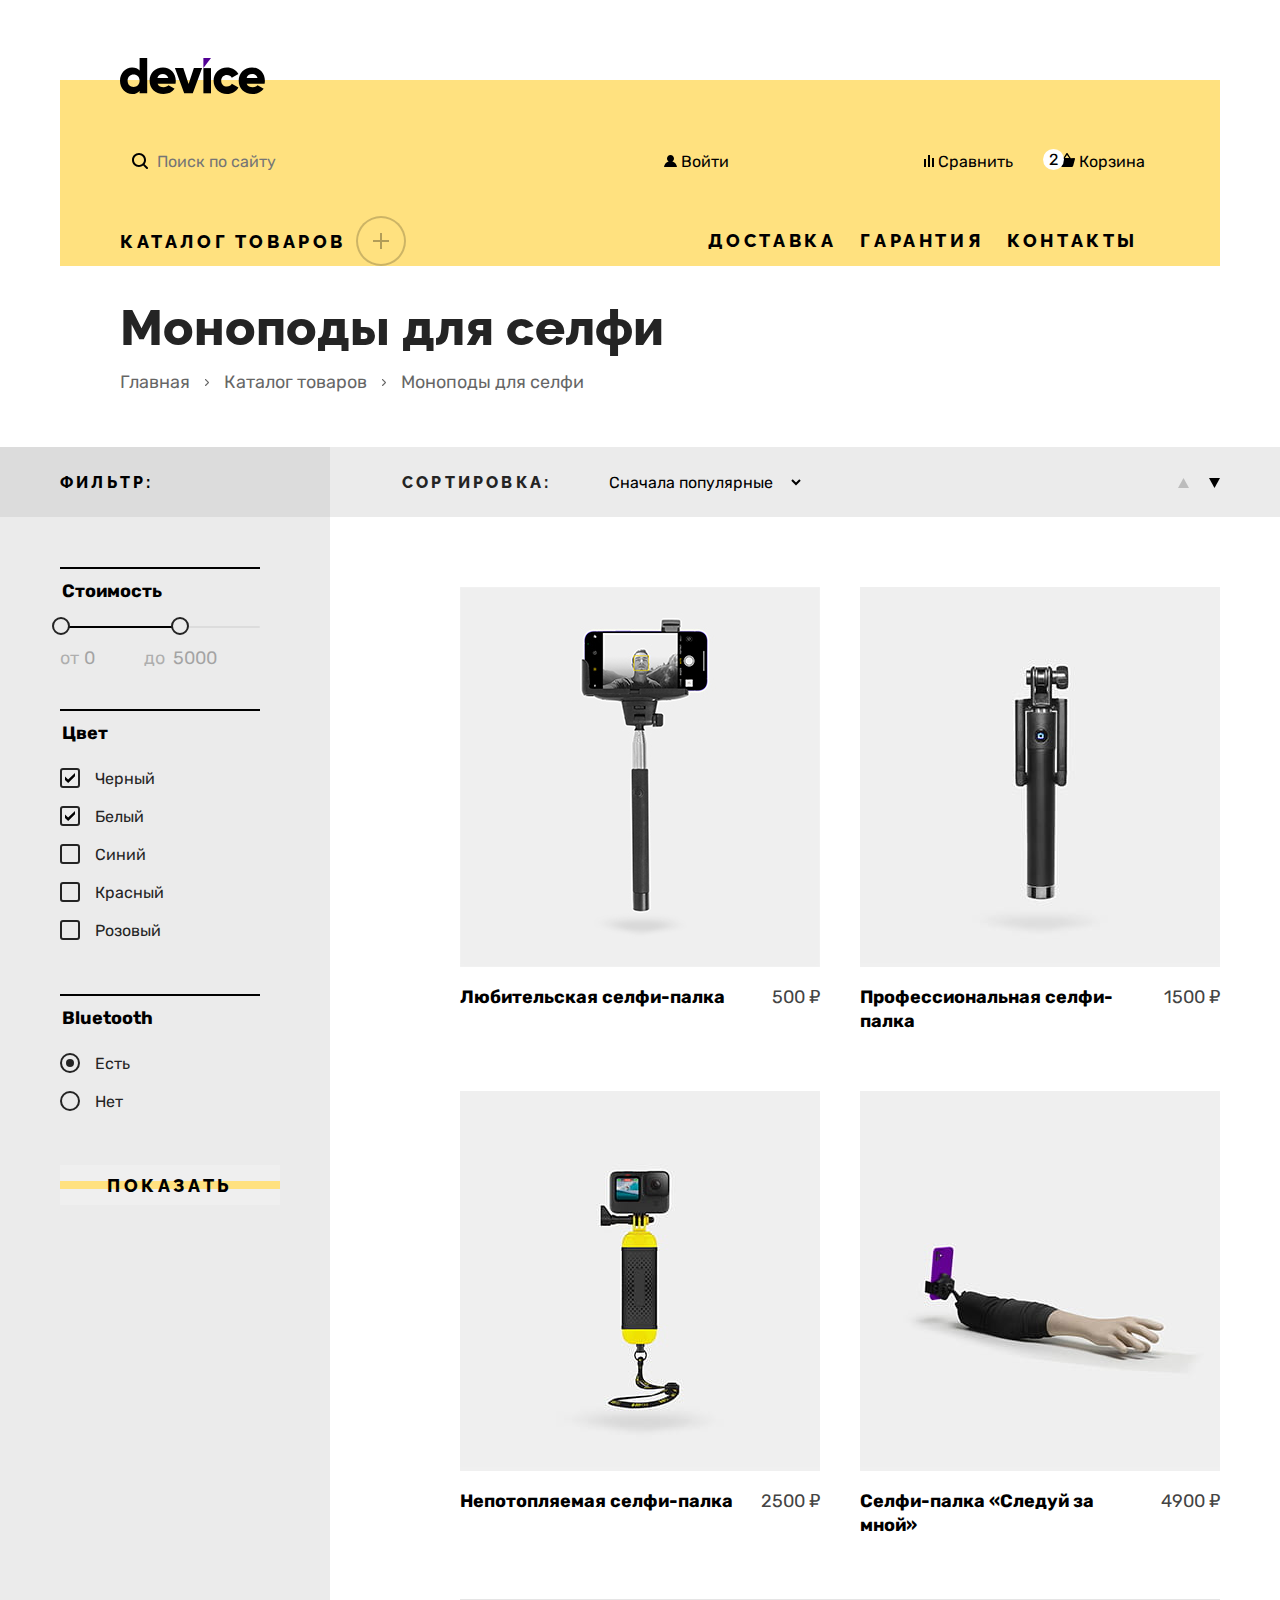
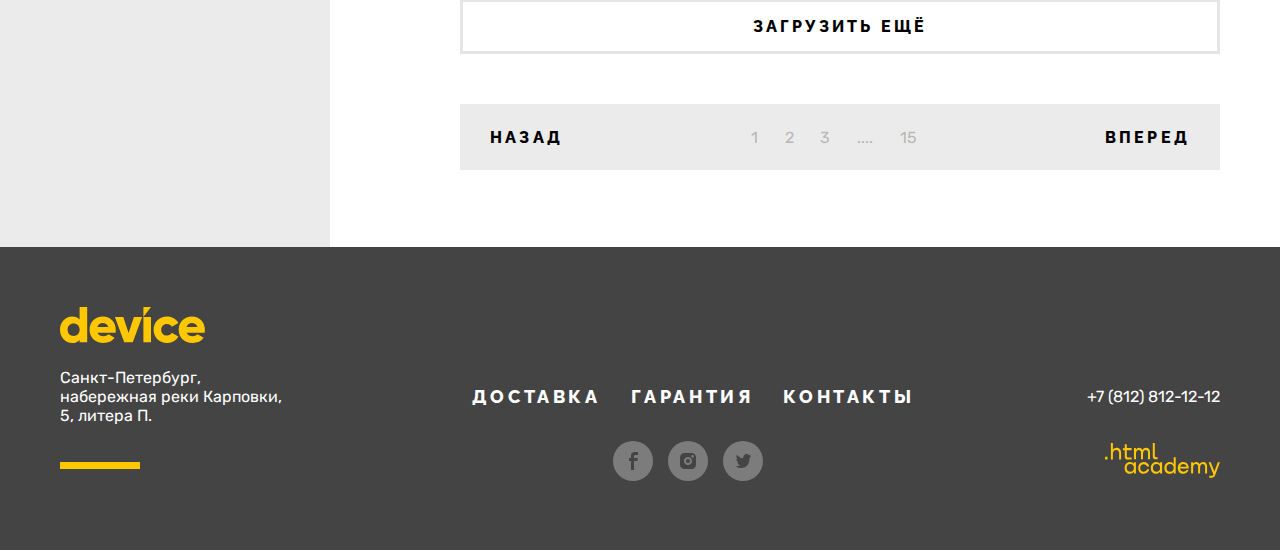
==== commit 5f5178a8: "there is nothing but *example*" ====
--- a/catalog.html
+++ b/catalog.html
@@ -107,9 +107,15 @@
             <ul class="breadcrumbs">
               <li class="breadcrumbs-item">
                 <a class="breadcrumbs-link" href="index.html">Главная</a>
+                <svg class="breadcrumbs-arrow" width="4" height="7" viewBox="0 0 4 7" fill="none" xmlns="http://www.w3.org/2000/svg">
+                  <path d="M3.7999 3.10001L0.799902 0.100012C0.599902 -0.0999878 0.299902 -0.0999878 0.0999023 0.100012C-9.76548e-05 0.300012 -9.76548e-05 0.700012 0.0999023 0.900012L2.6999 3.50001L0.0999023 6.10001C-9.76548e-05 6.30001 -9.76548e-05 6.60001 0.0999023 6.80001C0.199902 6.90001 0.399902 7.00001 0.499902 7.00001C0.599902 7.00001 0.799902 6.90001 0.899902 6.90001L3.8999 3.90001C3.8999 3.80001 3.9999 3.60001 3.9999 3.50001C3.9999 3.40001 3.8999 3.20001 3.7999 3.10001Z" fill="black"/>
+                </svg>
               </li>
               <li class="breadcrumbs-item">
                 <a class="breadcrumbs-link" href="#">Каталог товаров</a>
+                <svg class="breadcrumbs-arrow" width="4" height="7" viewBox="0 0 4 7" fill="none" xmlns="http://www.w3.org/2000/svg">
+                  <path d="M3.7999 3.10001L0.799902 0.100012C0.599902 -0.0999878 0.299902 -0.0999878 0.0999023 0.100012C-9.76548e-05 0.300012 -9.76548e-05 0.700012 0.0999023 0.900012L2.6999 3.50001L0.0999023 6.10001C-9.76548e-05 6.30001 -9.76548e-05 6.60001 0.0999023 6.80001C0.199902 6.90001 0.399902 7.00001 0.499902 7.00001C0.599902 7.00001 0.799902 6.90001 0.899902 6.90001L3.8999 3.90001C3.8999 3.80001 3.9999 3.60001 3.9999 3.50001C3.9999 3.40001 3.8999 3.20001 3.7999 3.10001Z" fill="black"/>
+                </svg>
               </li>
               <li class="breadcrumbs-item">
                 <a class="breadcrumbs-link">Моноподы для селфи</a>
@@ -121,89 +127,100 @@
           <div class="inner-catalog-container">
             <h2 class="visually-hidden" hidden>Список товаров с фильтрами</h2>
             <div class="catalog-left-column">
-              <h3 class="catalog-filter-header">Фильтр:</h3>
+              <div class="catalog-filter-header-container">
+                <h3 class="catalog-filter-header">Фильтр:</h3>
+              </div>
               <form class="catalog-filter" action="https://echo.htmlacademy.ru/" method="get">
-                <fieldset class="catalog-price-group filter-group">
+                <fieldset class="catalog-filter-group">
                   <div class="legend-container">
                     <legend class="catalog-filter-title">Стоимость</legend>
                   </div>
-                  <!-- <button class="range-toggle toggle-min" type="button">
-                  <span class="visually-hidden">Изменить минимальную цену.</span>
-                  </button>
-                  <button class="range-toggle toggle-max" type="button">
-                  <span class="visually-hidden">Изменить максимальную цену.</span>
-                  </button>
-                  <label class="catalog-filter-label">
-                  от
-                  <input class="catalog-filter-input" type="number" name="min-price"> 
-                  </label>
-                  <label class="catalog-filter-label"> до
-                  <input class="catalog-filter-input" type="number" name="max-price"> 
-                  </label> -->
-                  <input class="price-setting" type="range" min="0" max="10000" step="500" value="5000">
+                  <div class="range">
+                    <div class="range-scale">
+                      <div class="range-bar" style="left: 0px; width: 119px">
+                        <button class="range-toggle toggle-min" type="button"> 
+                        <span class="visually-hidden">Изменить минимальную цену.</span>
+                        </button>
+                        <button class="range-toggle toggle-max" type="button">
+                        <span class="visually-hidden">Изменить максимальную цену.</span>
+                        </button>
+                      </div>
+                    </div>
+                    <div class="range-wrapper-inputs">
+                      <label class="catalog-filter-label">
+                      от
+                      <input class="range-input" type="number" name="min-price" value="0"> 
+                      </label>
+                      <label class="catalog-filter-label"> 
+                      до
+                      <input class="range-input" type="number" name="max-price" value="5000" 
+                        style="width: 60px"> 
+                      </label>
+                    </div>
+                  </div>
                 </fieldset>
-                <fieldset class="catalog-color-group filter-group">
+                <fieldset class="catalog-filter-group">
                   <div class="legend-container">
                     <legend class="catalog-filter-title">Цвет</legend>
                   </div>
                   <ul class="catalog-color-list">
                     <li class="catalog-color-item">
                       <label class="control">
-                      <input class="control-input color-control" type="checkbox" name="Black" checked>
+                      <input class="control-input visually-hidden" type="checkbox" name="black" checked>
                       <span class="control-mark"></span>
                       <span class="control-label">Черный</span>
                       </label>
                     </li>
                     <li class="catalog-color-item">
                       <label class="control">
-                      <input class="control-input color-control" type="checkbox" name="White" checked>
+                      <input class="control-input visually-hidden" type="checkbox" name="white" checked>
                       <span class="control-mark"></span>
                       <span class="control-label">Белый</span>
                       </label>
                     </li>
                     <li class="catalog-color-item">
                       <label class="control">
-                      <input class="control-input color-control" type="checkbox" name="Blue">
+                      <input class="control-input visually-hidden" type="checkbox" name="blue">
                       <span class="control-mark"></span>
                       <span class="control-label">Синий</span>
                       </label>
                     </li>
                     <li class="catalog-color-item">
                       <label class="control">
-                      <input class="control-input color-control" type="checkbox" name="Red">
+                      <input class="control-input visually-hidden" type="checkbox" name="red">
                       <span class="control-mark"></span>
                       <span class="control-label">Красный</span>
                       </label>
                     </li>
                     <li class="catalog-color-item">
                       <label class="control">
-                      <input class="control-input color-control" type="checkbox" name="Pink">
+                      <input class="control-input visually-hidden" type="checkbox" name="pink">
                       <span class="control-mark"></span>
                       <span class="control-label">Розовый</span>
                       </label>
                     </li>
                   </ul>
                 </fieldset>
-                <fieldset class="catalog-bluetooth-group filter-group">
+                <fieldset class="catalog-filter-group">
                   <div class="legend-container">
                     <legend class="catalog-filter-title">Bluetooth</legend>
                   </div>
                   <ul class="bluetooth-list">
                     <li class="catalog-filter-item"><label class="control">
-                      <input class="control-input" type="radio" name="Bluetooth-function" value="available" checked>
+                      <input class="control-input visually-hidden" type="radio" name="Bluetooth-function" value="available" checked>
                       <span class="control-mark"></span>
                       <span class="control-label">Есть</span>
                       </label>
                     </li>
                     <li class="catalog-filter-item"><label class="control">
-                      <input class="control-input" type="radio" name="Bluetooth-function" value="Not-available">
+                      <input class="control-input visually-hidden" type="radio" name="Bluetooth-function" value="Not-available">
                       <span class="control-mark"></span>
                       <span class="control-label">Нет</span>
                       </label>
                     </li>
                   </ul>
                 </fieldset>
-                <button class="button" type="submit">Показать</button>
+                <button class="submit-button device-btn" type="submit">Показать</button>
               </form>
             </div>
             <div class="catalog-right-column">
@@ -236,51 +253,55 @@
               <div class="product-list-container">
                 <ul class="product-list">
                   <li class="product-card">
-                    <a class="product-card-link" href="#">
+                    <div class="product-card-hover">
                       <img class="product-card-image" src="images/nav_items/product_items/product-1.jpg" alt="Любительская селфи-палка" width="360" height="380">
-                      <div class="product-card-flex">
-                        <div class="title-flex-container">
-                          <h3 class="product-card-title">Любительская селфи-палка</h3>
-                        </div>
-                        <span class="product-card-price">500 ₽</span>
+                      <a class="device-btn product-card-anchor" href="#">Подробнее</a>
+                    </div>
+                    <div class="product-card-flex">
+                      <div class="title-flex-container">
+                        <h3 class="product-card-title">Любительская селфи-палка</h3>
                       </div>
-                    </a>
+                      <span class="product-card-price">500 ₽</span>
+                    </div>
                   </li>
                   <li class="product-card">
-                    <a class="product-card-link" href="#">
+                    <div class="product-card-hover">
                       <img class="product-card-image" src="images/nav_items/product_items/product-2.jpg" alt="Профессиональная селфи-палка" width="360" height="380">
-                      <div class="product-card-flex">
-                        <div class="title-flex-container">
-                          <h3 class="product-card-title">Профессиональная селфи-палка </h3>
-                        </div>
-                        <span class="product-card-price">1500 ₽</span>
+                      <a class="device-btn product-card-anchor" href="#">Подробнее</a>
+                    </div>
+                    <div class="product-card-flex">
+                      <div class="title-flex-container">
+                        <h3 class="product-card-title">Профессиональная селфи-палка </h3>
                       </div>
-                    </a>
+                      <span class="product-card-price">1500 ₽</span>
+                    </div>
                   </li>
                   <li class="product-card">
-                    <a class="product-card-link" href="#">
+                    <div class="product-card-hover">
                       <img class="product-card-image" src="images/nav_items/product_items/product-3.jpg" alt="Непотопляемая селфи-палка" width="360" height="380">
-                      <div class="product-card-flex">
-                        <div class="title-flex-container">
-                          <h3 class="product-card-title">Непотопляемая селфи-палка</h3>
-                        </div>
-                        <span class="product-card-price">2500 ₽</span>        
+                      <a class="device-btn product-card-anchor" href="#">Подробнее</a>
+                    </div>
+                    <div class="product-card-flex">
+                      <div class="title-flex-container">
+                        <h3 class="product-card-title">Непотопляемая селфи-палка</h3>
                       </div>
-                    </a>
-                  </li>
-                  <li class="product-card">
-                    <a class="product-card-link" href="#">
+                      <span class="product-card-price">2500 ₽</span>        
+                    </div>
+                  </li>
+                  <li class="product-card product-card-new">
+                    <div class="product-card-hover">
                       <img class="product-card-image" src="images/nav_items/product_items/product-4.jpg" alt="Селфи-палка «Следуй за мной»" width="360" height="380">
-                      <div class="product-card-flex">
-                        <div class="title-flex-container">
-                          <h3 class="product-card-title">Селфи-палка «Следуй за мной»</h3>
-                        </div>
-                        <span class="product-card-price">4900 ₽</span>
+                      <a class="device-btn product-card-anchor" href="#">Подробнее</a>
+                    </div>
+                    <div class="product-card-flex">
+                      <div class="title-flex-container">
+                        <h3 class="product-card-title">Селфи-палка «Следуй за мной»</h3>
                       </div>
-                    </a>
+                      <span class="product-card-price">4900 ₽</span>
+                    </div>
                   </li>
                 </ul>
-                <button class="button pagination-show-more" type="button">Загрузить еще</button>
+                <button class="button pagination-show-more" type="button">Загрузить ещё</button>
                 <div class="big-pagination-container">
                   <div class="pagination-item-back">
                     <a class="pagination-link pagination-prev pagination-disabled" href="#">
@@ -290,19 +311,19 @@
                   <ul class="pagination">
                     </li>
                     <li class="pagination-item">
-                      <a class="pagination-link" href="#">1</a>
+                      <a class="pagination-link-number" href="#">1</a>
                     </li>
                     <li class="pagination-item">
-                      <a class="pagination-link" href="#">2</a>
+                      <a class="pagination-link-number" href="#">2</a>
                     </li>
                     <li class="pagination-item">
-                      <a class="pagination-link" href="#">3</a>
+                      <a class="pagination-link-number" href="#">3</a>
                     </li>
                     <li class="pagination-item">
-                      <a class="pagination-link" href="#">....</a>
+                      <a class="pagination-link-number" href="#">....</a>
                     </li>
                     <li class="pagination-item">
-                      <a class="pagination-link" href="#">15</a>
+                      <a class="pagination-link-number" href="#">15</a>
                     </li>
                   </ul>
                   <div class="pagination-item-next">
@@ -319,10 +340,10 @@
     </main>
     <footer class="page-footer">
       <div class="common-footer-container">
+        <img class="footer-contacts-logo" src="images/logo-footer.svg" alt="Логотип магазина device" width="145" height="36">
         <div class="footer-container">
           <section class="footer-contacts">
             <h2 class="visually-hidden" hidden>Адрес магазина</h2>
-            <img class="footer-contacts-logo" src="images/logo-footer.svg" alt="Логотип магазина device" width="145" height="36">
             <address class="footer-contacts-adress">
               <p class="footer-contacts-adress-text">Санкт-Петербург, набережная реки Карповки, 5, литера П.</p>
             </address>
@@ -331,13 +352,13 @@
             <h2 class="visually-hidden" hidden>Cсылки на услуги магазина</h2>
             <ul class="footer-services-list">
               <li class="footer-services-item">
-                <a href="#">Доставка</a>
+                <a href="#" class="footer-services-link">Доставка</a>
               </li>
               <li class="footer-services-item">
-                <a href="#">Гарантия</a>
+                <a href="#" class="footer-services-link">Гарантия</a>
               </li>
               <li class="footer-services-item">
-                <a href="#">Контакты</a>
+                <a href="#" class="footer-services-link">Контакты</a>
               </li>
             </ul>
           </section>
@@ -351,20 +372,37 @@
           <ul class="footer-social-list">
             <li class="footer-social-item">
               <a class="button" href="#">
-              <img class="footer-social-picture" src="images/social_networks/facebook.svg" alt="Фэйсбук" width="40" height="40">
-              <span class="visually-hidden">Фэйсбук</span>
+                <svg width="40" height="40" aria-hidden="true" focusable="false" fill="none" xmlns="http://www.w3.org/2000/svg">
+                  <circle cx="20" cy="20" r="20" fill="#fff" fill-opacity=".3"/>
+                  <path d="M22.5 14H25v-3h-3.4c-2.8 0-3.6 1.7-3.6 4.2V17h-2v3h2v9h3v-9h3.3l.6-3H21v-1.5c0-.8.3-1.5 1.5-1.5Z" fill="#444"/>
+                </svg>
+                <span class="visually-hidden">Фэйсбук</span>
               </a>
             </li>
             <li class="footer-social-item">
               <a class="button" href="#">
-              <img class="footer-social-picture" src="images/social_networks/instagram.svg" alt="Инстаграм" width="40" height="40">
-              <span class="visually-hidden">Инстаграм</span>
+                <svg width="40" height="40" aria-hidden="true" focusable="false" fill="none" xmlns="http://www.w3.org/2000/svg">
+                  <circle cx="20" cy="20" r="20" fill="#fff" fill-opacity=".3"/>
+                  <path d="M20 22a2 2 0 1 0 0-4 2 2 0 0 0 0 4Z" fill="#444"/>
+                  <path d="M26.7 13.3c-.9-.9-2-1.3-3.4-1.3h-6.6c-2.8 0-4.7 1.9-4.7 4.7v6.6c0 1.4.4 2.6 1.4 3.4.9.9 2 1.3 3.3 1.3h6.6c1.4 0 2.6-.4 3.4-1.3.8-.9 1.3-2 1.3-3.4v-6.6c0-1.4-.4-2.6-1.3-3.4ZM20 24.1c-2.2 0-4.1-1.8-4.1-4.1s1.9-4.1 4.1-4.1c2.2 0 4.1 1.8 4.1 4.1s-1.9 4.1-4.1 4.1Zm4.6-7.4c-.7 0-1.3-.5-1.3-1.3s.5-1.3 1.3-1.3c.7 0 1.3.6 1.3 1.3 0 .7-.6 1.3-1.3 1.3Z" fill="#444"/>
+                </svg>
+                <span class="visually-hidden">Инстаграм</span>
               </a>
             </li>
             <li class="footer-social-item">
               <a class="button" href="#">
-              <img class="footer-social-picture" src="images/social_networks/twitter.svg" alt="Твиттер" width="40" height="40">
-              <span class="visually-hidden">Твиттер</span>
+                <svg width="40" height="40" aria-hidden="true" focusable="false" fill="none" xmlns="http://www.w3.org/2000/svg">
+                  <circle cx="20" cy="20" r="20" fill="#fff" fill-opacity=".3"/>
+                  <g clip-path="url(#a)">
+                    <path d="M22.7 13.1c1.5-.5 2.6.3 3.2 1.1.5-.2 1.1-.4 1.7-.6 0 .8-.5 1.4-.8 1.6.7.2 1.2-.4 1.2-.4-.1.9-.9 1.7-1.4 1.9-.2 6.3-2.8 10.4-8.9 10.3h-.4c-.3 0-3.7-.4-4.3-1.8 2 .2 3.4-.4 4.1-1.1-.8-.3-2.4-.4-2.6-2.8.3.2.5.3 1.1.2-1.1-.8-2.3-1.5-2.2-3.5.3.3.9.5 1.2.4-.6-.2-1.8-3.1-.8-4.6 1.6 1.7 3.3 3.4 6.3 3.5.2-2.1 1-3.5 2.6-4.2Z" fill="#444"/>
+                  </g>
+                  <defs>
+                    <clipPath id="a">
+                      <path fill="#fff" transform="translate(13 13)" d="M0 0h15v14H0z"/>
+                    </clipPath>
+                  </defs>
+                </svg>
+                <span class="visually-hidden">Твиттер</span>
               </a>
             </li>
           </ul>
--- a/styles/styles.css
+++ b/styles/styles.css
@@ -280,6 +280,7 @@
     margin: 0;
     padding: 0;
     margin-left: auto;
+    z-index: 2;
 }
 
 .navigation-link {
@@ -334,7 +335,8 @@
     left: 0;
     margin: 0;
     flex-basis: 100%;
-    padding-top: 15px;
+    padding-top: 11px;
+    padding-bottom: 15px;
     padding-left: 60px;
     background-color: #FFE17F;
     z-index: 1;
@@ -434,7 +436,7 @@
     align-items: center;
     justify-content: flex-end;
     width: 100%;
-    height: 135px;
+    height: 146px;
     margin-left: auto;
     font-family: Rubik;
     font-style: normal;
@@ -457,6 +459,20 @@
     border: none;
     background-color: #FFFFFF;
     cursor: pointer;
+    padding: 10px;
+}
+
+.slider:hover {
+    opacity: 0.6;
+}
+
+.slider:focus {
+    border: 2px solid #AF4FFF;
+    border-radius: 5px;
+}
+
+.slider:active {
+    opacity: 0.3;
 }
 
 .slider-next {
@@ -497,20 +513,12 @@
 }
 
 .more {
-    position: relative;
     font-family: "Raleway", sans-serif;
     width: 220px;
-    padding: 9.5px 0;
-    line-height: 21px;
-    font-weight: 800;
-    text-align: center;
-    letter-spacing: 0.2em;
-    text-decoration: none;
-    text-transform: uppercase;
-    color: #000000;
-}
-
-.device-btn {
+}
+    /*Общая жёлтая и тёмно-жёлтые линии */
+.device-btn,
+.device-btn-service {
     position: relative;
     width: 220px;
     line-height: 21px;
@@ -523,7 +531,8 @@
     padding: 9.5px 0;
 }
 
-.device-btn::before {
+.device-btn::before,
+.device-btn-service::before {
     content: "";
     position: absolute;
     top: 50%;
@@ -536,24 +545,29 @@
     transition: all 0.3s;
 }
 
-.device-btn:hover::before {
-    font-family: "Raleway", sans-serif;
+.device-btn-service::before {
+    background-color: #FFC700;
+}
+
+.device-btn:hover::before,
+.device-btn-service:hover::before {
     height: 100%;
     top: 0;
     transform: none;
 }
 
-
 /* Слайдеры пагинации */
 
 .slider-pagination {
     display: flex;
+    flex-wrap: wrap;
     padding: 0;
     margin: 0;
     margin-right: 60px;
     justify-content: space-between;
     width: 80px;
     height: 12px;
+    cursor: pointer;
 }
 
 .slider-pagination-item {
@@ -570,6 +584,9 @@
     cursor: pointer;
 }
 
+.current-dot {
+    background-color: #000000;
+}
 .slider-pagination-button:focus {
     border: 2px solid #AF4FFF;
 }
@@ -581,7 +598,6 @@
 .slider-pagination-button:active {
     opacity: 0.6;
 }
-
 
 /* Характеристики товара */
 
@@ -664,12 +680,6 @@
     margin-top: 69px;
     padding-bottom: 65px;
 }
-
-
-/* .current {
-    background-color: #000000; для Li и для кнопки, и убить псевдокласс
-    color: #FFFFFF;
-} */
 
 .services::before {
     content: '';
@@ -709,13 +719,51 @@
     background-color: transparent;
     z-index: 0;
 }
+    /* Текущий выбор описания сервиса */
+.current {
+    background-color: #000000;
+    color: #FFE17F;
+
+    position: relative;
+    letter-spacing: 0.2em;
+    text-decoration: none;
+    text-transform: uppercase;
+    padding: 9.5px 0;
+}
 
 .services-item:not(:first-child) {
     margin-top: 40px;
 }
 
+.services-slide {
+    position: relative;
+    padding-top: 95px;
+}
+
+.services-slide::before {
+    position: absolute;
+    content: '';
+    top: 110px;
+    right: 25px;
+    background: url(../images/services/delivery_man.svg) no-repeat;
+    width: 175px;
+    height: 190px;
+}
+
+.services-slides-header {
+    font-family: "Raleway", sans-serif;
+    font-style: normal;
+    font-weight: 800;
+    font-size: 50px;
+    line-height: 50px;
+    
+    margin: 0;
+}
+
 .services-slides-item {
-    color: #444444;
+    font-style: normal;
+    font-weight: normal;
+    width: 500px;
 }
 
 
@@ -842,24 +890,11 @@
     font-weight: 800;
     font-size: 18px;
     line-height: 21px;
+    letter-spacing: 0.2em;
     font-style: normal;
     color: #000000;
     text-transform: uppercase;
     text-decoration: none;
-}
-
-.button-about-us::before,
-.button-contacts-us::before {
-    content: "";
-    position: absolute;
-    top: 6px;
-    width: 100%;
-    left: 50%;
-    transform: translateX(-50%);
-    width: 236px;
-    height: 8px;
-    background-color: #FFE17F;
-    z-index: -1;
 }
 
 .contacts-phone {
@@ -906,11 +941,12 @@
 }
 
 .subscribe-form-container {
+    align-items: center;
     margin-top: 50px;
 }
 
 .email-subscribe {
-    font-family: Rubik;
+    font-family: "Rubik", sans-serif;
     font-size: 18px;
     line-height: 30px;
     width: 600px;
@@ -1050,12 +1086,6 @@
     margin-left: 130px;
 }
 
-.button {
-    text-decoration: none;
-    color: #000000;
-    margin-top: 50px;
-}
-
 .quadrocopter {
     width: 560px;
 }
@@ -1118,6 +1148,9 @@
 /* Хэдэр внутренней страницы */
 
 .inner-header {
+    width: 1160px;
+    margin: 0 auto;
+    padding: 0 60px;
     background-color: #FFFFFF;
 }
 
@@ -1149,38 +1182,39 @@
 
 .breadcrumbs {
     display: flex;
-    justify-content: space-between;
-    width: 425px;
     margin: 0;
     padding: 0;
     color: #000000;
     list-style-type: none;
-}
-
-
-/* Link */
+    opacity: 0.6;
+}
+
+.breadcrumbs-item {
+    display: flex;
+    align-items: center
+}
 
 .breadcrumbs-link {
     color: inherit;
     text-decoration: none;
 }
 
-.catalog-filter-header {
-    font-family: "Raleway", sans-serif;
-    font-style: normal;
-    font-size: 16px;
-    line-height: 19px;
-    color: #000000;
-    text-transform: uppercase;
-}
-
-.control-label {
-    font-family: Rubik;
-    font-style: normal;
-    font-size: 16px;
-    line-height: 19px;
-}
-
+.breadcrumbs-arrow {
+    margin: 0 15px;
+    width: 4px;
+    height: 7px;
+}
+/* Сортировка по-возрастанию и по-убыванию */
+     /* Общий контейнер для каталога */
+.sorting-container {
+    display: flex;
+    align-items: center;
+    margin-bottom: 70px;
+    background-color: #EBEBEB;
+    height: 70px;
+}
+    /* Сортировка */
+    /* Заголовок сортировки */
 .sorting-header {
     font-family: "Raleway", sans-serif;
     font-weight: 800;
@@ -1188,32 +1222,42 @@
     font-size: 16px;
     line-height: 19px;
     text-transform: uppercase;
-    margin-right: 56px;
-}
-
-.option-value {
+    margin-right: 50px;
+    margin-left: 72px;
+    letter-spacing: 0.2em;
+}
+    /* Селект сортировки */
+.select-control {
     font-family: Rubik;
     font-style: normal;
+    font-weight: normal;
     font-size: 16px;
     line-height: 19px;
+
+    border: none;
     background-color: #EBEBEB;
-}
-
-
-/* Сортировка по-возрастанию и по-убыванию */
-
-.sorting-container {
-    display: flex;
-    padding: 10px;
-    margin-bottom: 70px;
+    padding-right: 15px;
+}
+    /* Одно из значения сортировки */
+.option-value {
+    font-family: "Rubik", sans-serif;
+    font-style: normal;
+    font-size: 16px;
+    font-weight: normal;
+    line-height: 19px;
     background-color: #EBEBEB;
-    height: 70px;
-}
-
+}
+    /* Возрастание, убывание */
 .button-sort-list {
     display: flex;
     justify-content: space-between;
+    padding: 0;
+    margin: 0;
     margin-left: auto;
+}
+
+.button-sort-up {
+    margin-right: 20px;
 }
 
 
@@ -1269,6 +1313,24 @@
 
 
 /*  Фильтры товаров */
+.catalog-filter-header-container {
+    display: flex;
+    align-items: center;
+    justify-content: start;
+    height: 70px;
+}
+
+.catalog-filter-header {
+    font-family: "Raleway", sans-serif;
+    font-style: normal;
+    font-size: 16px;
+    font-weight: 800;
+    line-height: 19px;
+    color: #000000;
+    text-transform: uppercase;
+    letter-spacing: 0.2em;
+    margin: 0;
+}
 
 .catalog-filter {
     width: 200px;
@@ -1276,6 +1338,9 @@
     margin-right: 70px;
 }
 
+.catalog-filter-group:not(:last-child) {
+    margin-bottom: 36px;
+}
 
 /* Заголовок каждого филдсета и контейнер для него */
 
@@ -1283,7 +1348,7 @@
     padding-top: 12px;
     width: 200px;
     border-top: 2px solid #000000;
-    margin-bottom: 14px;
+    margin-bottom: 25px;
 }
 
 .catalog-filter-title {
@@ -1299,37 +1364,148 @@
 /* Класс для каждого филдсета, 
     чтобы отменить лишние стили */
 
-.filter-group {
+.catalog-filter-group { 
+    margin: 0;
+    padding: 0;
     border: none;
-    padding: 0;
-}
-
-
-/* Цена */
-
-
-/*Цвета */
-
+}
+
+/* Стоимость */
+
+.range-scale {
+    position: relative;
+    height: 1px;
+    margin-bottom: 15px;
+    border: 1px solid #DCDCDC;
+    background-color: #DCDCDC;
+    border-radius: 2px;
+}
+
+.range-bar {
+    position: absolute;
+    height: 2px;
+    background-color: #000000;
+    top: -1px;
+    left: -1px;
+}
+
+.range-toggle {
+    position: absolute;
+    width: 18px;
+    height: 18px;
+    background: #EBEBEB;
+    border: 2px solid #242424;
+    border-radius: 50%;
+    cursor: pointer;
+}
+  
+.range-toggle:focus {
+    border-color:  #AF4FFF;
+}
+
+.range-toggle:active {
+    background-color: #000000;
+    border-color: #242424;
+}
+
+.toggle-min {
+    top: -9px;
+    left: -9px;
+}
+  
+.toggle-max {
+    top: -9px;
+    right: -9px;
+}
+
+.range-wrapper-inputs {
+    display: flex;
+    opacity: 0.3;
+}
+
+.range-wrapper-inputs label:first-of-type {
+    margin-right: 45px;
+}
+
+.catalog-filter-label {
+    display: flex;
+}
+
+.range-input {
+    width: 20px;
+    padding: 0 2px;
+    font: inherit;
+    text-align: center;
+    background-color: transparent;
+    border: none;
+    appearance: textfield;
+}
+
+.range-input::-webkit-outer-spin-button,
+.range-input::-webkit-inner-spin-button {
+  appearance: none;
+  margin: 0;
+}
+
+    /* Цвета */
 .catalog-color-list {
-    list-style-type: none;
-    padding: 0;
-    margin: 0;
-}
-
-.color-control {
-    display: inline-block;
+        list-style-type: none;
+        padding: 0;
+        margin: 0;
+}
+    /* Control */
+.control {
+    display: flex;
+    align-items: center;
+    margin-bottom: 18px;
+}
+
+    /* Mark */
+.control-mark {
+    display: flex;
     width: 20px;
     height: 20px;
-    border: 5px solid #000000;
+    border: 2px solid #242424;
     border-radius: 3px;
-    cursor: pointer;
-}
-
-.catalog-color-group,
-.catalog-bluetooth-group {
-    margin-top: 12px;
-}
-
+    margin-right: 15px;
+}
+
+.control-input:checked ~ .control-mark {
+    background: url(../images/color-list/check.svg) no-repeat;
+    background-position: center;
+}
+
+    /* Radio */
+.control-input[type="radio"] + .control-mark {
+    background: none;
+    border-radius: 50%;
+}
+
+.control-input[type="radio"]:checked + .control-mark::before {
+    display: flex;    
+    content: "";
+    margin: auto;
+    width: 8px;
+    height: 8px;
+    background: #242424;
+    border-radius: 50%;
+}
+
+    /* Label */
+.control-label {
+    font-family: "Rubik", sans-serif;
+    font-style: normal;
+    font-size: 16px;
+    line-height: 19px;
+}
+
+.control:hover .control-mark {
+    border-color: #814B18;
+}
+  
+  .control-input:disabled + .control-mark {
+    border-color: #242424;
+}
 
 /* Bluetooth */
 
@@ -1338,6 +1514,20 @@
     margin: 0;
 }
 
+    /* Кнопка показать */
+.submit-button {
+    border: none;
+
+    font-family: Raleway;
+    font-style: normal;
+    font-weight: 800;
+    font-size: 18px;
+    line-height: 21px;
+    text-align: center;
+    letter-spacing: 0.2em;
+    text-transform: uppercase;
+    z-index: 1;
+}
 
 /* Товары */
 
@@ -1365,6 +1555,61 @@
 .product-card {
     display: flex;
     flex-direction: column;
+    position: relative;
+}
+
+.product-card-hover {
+    position: relative;
+}
+
+.product-card-image {
+    display: block;
+    transition: all 0.3s;
+    opacity: 1;
+}
+
+.product-card-hover:hover .product-card-image {
+    opacity: 0.8;
+}
+
+.product-card-anchor {
+    display: none;
+    position: absolute;
+    width: 180px;
+    top: 50%;
+    left: 50%;
+    transform: translate(-50%, -50%);
+    justify-content: center;
+}
+
+.product-card-hover:hover .product-card-anchor {
+    display: flex;
+}
+
+.product-card-new {
+
+}
+
+.product-card-new::before {
+    content: 'New';
+    position: absolute;
+    width: 60px;
+    height: 60px;
+    border: 2px solid rgba(0, 0, 0, 0.6);
+    border-radius: 50%;
+    top: 25px;
+    right: 25px;
+
+    font-style: normal;
+    font-weight: 800;
+    font-size: 14px;
+    line-height: 60px;
+    align-items: center;
+    text-align: center;
+    letter-spacing: 0.2em;
+    text-transform: uppercase;
+
+    color: rgba(0, 0, 0, 0.6);
 }
 
 .product-card-image {
@@ -1379,10 +1624,6 @@
     align-items: baseline;
 }
 
-.product-card-link {
-    text-decoration: none;
-}
-
 .product-card-title {
     font-family: "Rubik", sans-serif;
     font-weight: 700;
@@ -1415,8 +1656,14 @@
     font-weight: 800;
     font-size: 16px;
     line-height: 19px;
+    letter-spacing: 0.2em;
     text-align: center;
+    text-transform: uppercase;
     color: #000000;
+    cursor: pointer;
+    border: none;
+    background: #FFFFFF;
+    border: 3px solid rgba(0, 0, 0, .1);
 }
 
 
@@ -1425,9 +1672,10 @@
 .pagination {
     background-color: #EBEBEB;
     list-style-type: none;
-}
-
-.pagination-link {
+    padding: 0;
+}
+
+.pagination-link-number {
     font-family: "Rubik", sans-serif;
     font-weight: 400;
     font-style: normal;
@@ -1435,19 +1683,25 @@
     line-height: 19px;
     color: #444444;
     text-decoration: none;
+    opacity: 0.3;
 }
 
 .pagination-back,
 .pagination-next {
-    font-family: Raleway;
+    font-family: "Raleway", sans-serif;
     font-style: normal;
     font-weight: 800;
     font-size: 16px;
     line-height: 19px;
+    letter-spacing: 0.2em;
     color: #000000;
     text-transform: uppercase;
 }
 
+.pagination-prev,
+.pagination-next {
+    text-decoration: none;
+}
 
 /* Контейнер для всей пагинации */
 
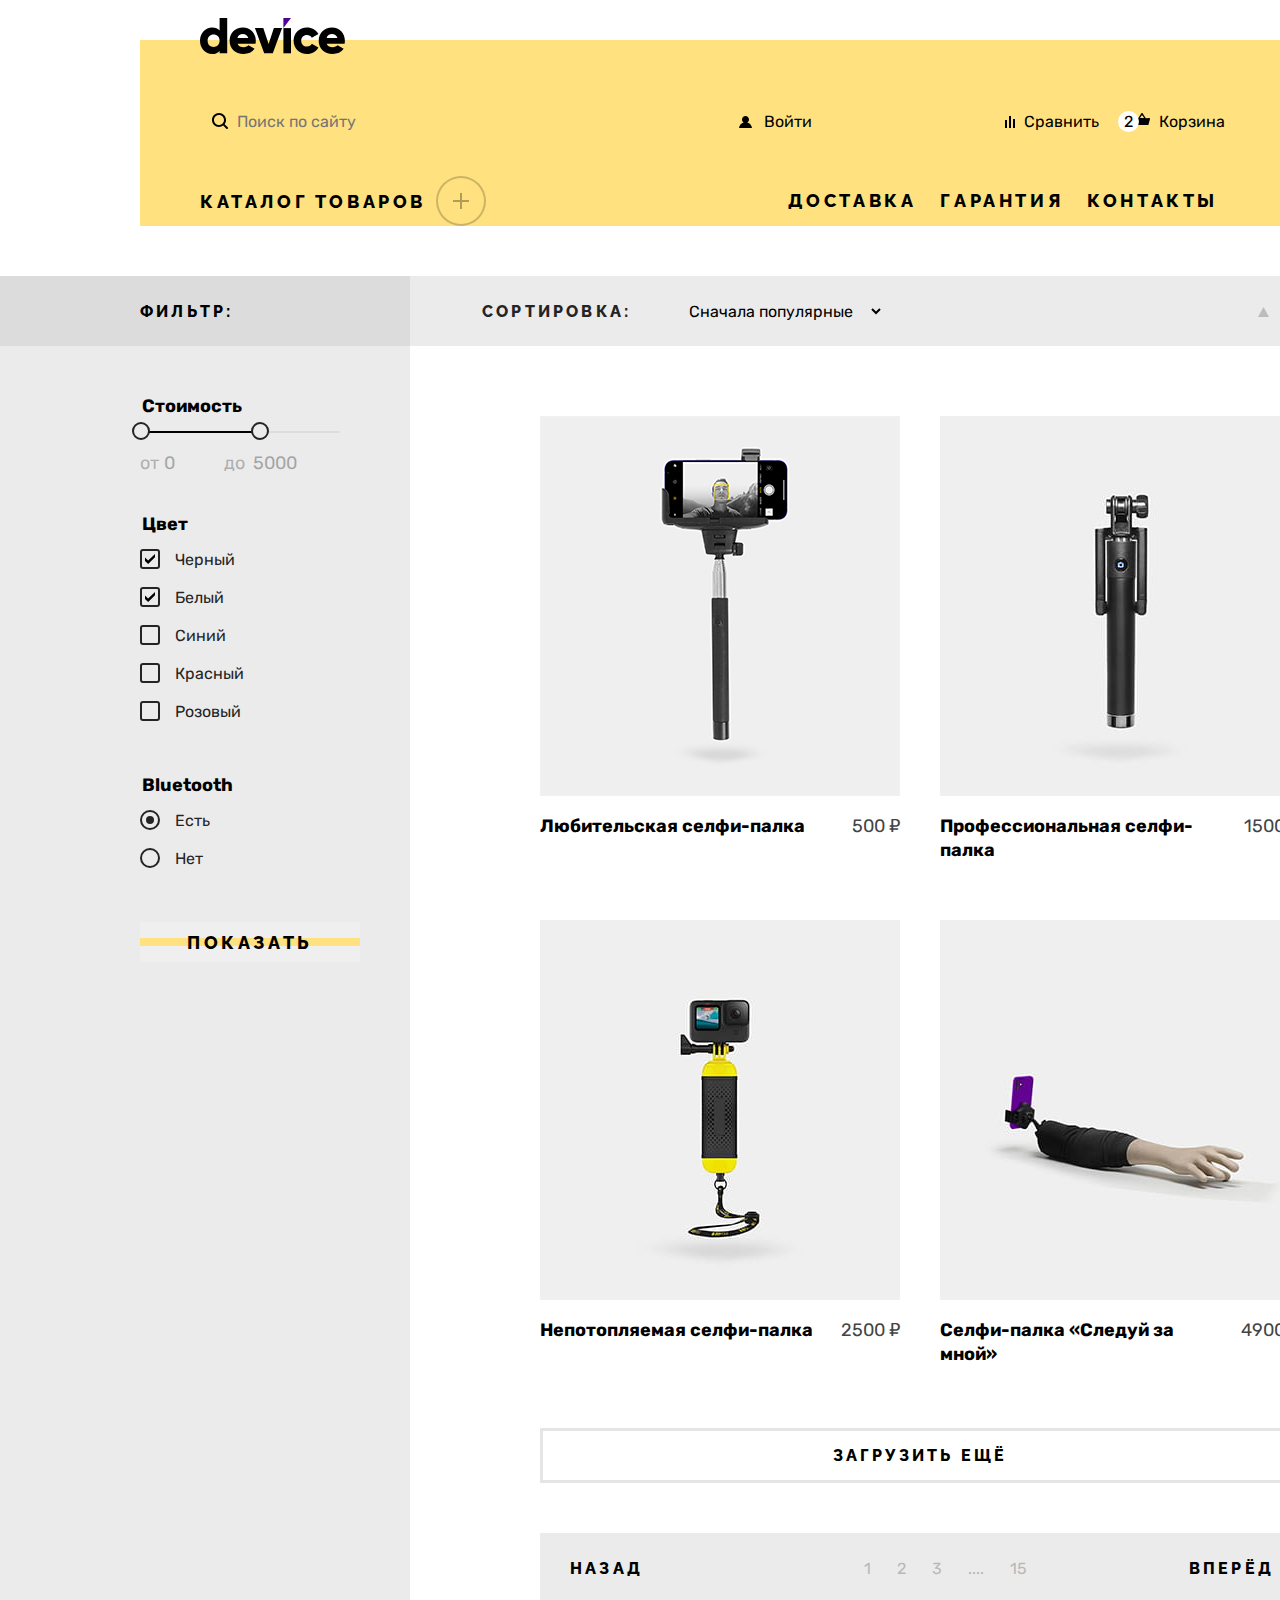
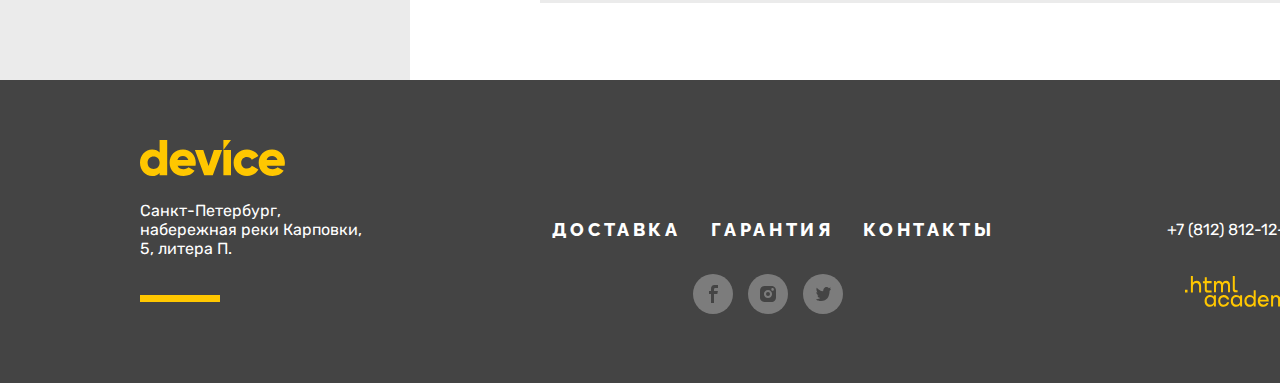
==== commit 97dd0a78: "Hello,World!" ====
--- a/catalog.html
+++ b/catalog.html
@@ -8,38 +8,29 @@
   <body>
     <header class="page-header">
       <h2 class="visually-hidden" hidden>Меню сайта</h2>
-      <a class="navigation-logo">
+      <a class="navigation-logo" href="#">
       <img class="logo" alt="Логотип магазина device" src="images/logo-header.svg" width="145" height="36">
       </a>
       <nav class="navigation">
         <div class="nav-header-top">
-          <form class="form-search" action="https://echo.htmlacademy.ru" method="GET" class="searching">
+          <form class="form-search" action="https://echo.htmlacademy.ru" method="GET">
             <input class="search" type="search" name="search" id="search" placeholder="Поиск по сайту">
             <button type="submit" class="search-button">Найти</button>
           </form>
           <ul class="navigation-user">
             <li class="navigation-user-item">
               <a class="navigation-user-link" href="#">
-                <svg class="navigation-icon" aria-hidden="true" focusable="false" width="13" height="12" xmlns="http://www.w3.org/2000/svg">
-                  <path d="M0 12h13c-.2-2.6-2.1-4.8-4.7-5.5 1-.6 1.7-1.7 1.7-3C10 1.6 8.4 0 6.5 0S3 1.6 3 3.5c0 1.3.7 2.4 1.7 3C2.1 7.2.2 9.4 0 12Z" fill="#000"/>
-                </svg>
                 <span class="navigation-user-point">Войти</span>
               </a>
             </li>
             <li class="navigation-user-item">
               <a class="navigation-user-link" href="#">
-                <svg class="navigation-icon" aria-hidden="true" focusable="false" width="10" height="12" xmlns="http://www.w3.org/2000/svg">
-                  <path d="M6 0H4v12h2V0ZM2 4H0v8h2V4ZM10 3H8v9h2V3Z" fill="#000"/>
-                </svg>
                 <span class="navigation-user-point">Сравнить</span>
               </a>
             </li>
             <li class="navigation-user-item">
               <button type="button" class="navigation-user-link" id="shop-cart">
                 <span class="some-counter">2</span>
-                <svg class="navigation-icon" width="16" height="14" xmlns="http://www.w3.org/2000/svg">
-                  <path class="cart-pic" aria-hidden="true" focusable="false" d="m15.3 5-3.5.2L8.6.3C8.5.1 8.2 0 8 0c-.2 0-.5.1-.6.3L4.2 5.2H.7c-.4 0-.7.3-.7.7v.2l1.9 6.8c.2.7.7 1.1 1.4 1.1h9.4c.7 0 1.2-.4 1.4-1.1L16 6v-.2c0-.4-.3-.8-.7-.8ZM8 1.9l2.2 3.2H5.9L8 1.9Z" fill="#000"/>
-                </svg>
                 <span>Корзина</span>
               </button>
             </li>
@@ -47,17 +38,17 @@
         </div>
         <div class="nav-header-bottom">
           <button type="button" class="open-menu">
-          <span>Каталог товаров</span>
+          <span class="catalog-text">Каталог товаров</span>
           </button> 
           <ul class="navigation-list">
             <li class="navigation-item">
-              <a class="navigation-link" href="">Доставка</a>
+              <a class="navigation-link" href="#">Доставка</a>
             </li>
             <li class="navigation-item">
-              <a class="navigation-link" href="">Гарантия</a>
+              <a class="navigation-link" href="#">Гарантия</a>
             </li>
             <li class="navigation-item">
-              <a class="navigation-link" href="">Контакты</a>
+              <a class="navigation-link" href="#">Контакты</a>
             </li>
           </ul>
           <div class="dropdown-menu-container">
@@ -97,32 +88,6 @@
         </div>
       </nav>
     </header>
-    <main class=" main-container main-inner">
-      <div class="page-container">
-        <header class="inner-header">
-          <div class="header-catalog-container">
-            <h1 class="inner-header-title">Моноподы для селфи</h1>
-          </div>
-          <div class="breadcrumbs-container">
-            <ul class="breadcrumbs">
-              <li class="breadcrumbs-item">
-                <a class="breadcrumbs-link" href="index.html">Главная</a>
-                <svg class="breadcrumbs-arrow" width="4" height="7" viewBox="0 0 4 7" fill="none" xmlns="http://www.w3.org/2000/svg">
-                  <path d="M3.7999 3.10001L0.799902 0.100012C0.599902 -0.0999878 0.299902 -0.0999878 0.0999023 0.100012C-9.76548e-05 0.300012 -9.76548e-05 0.700012 0.0999023 0.900012L2.6999 3.50001L0.0999023 6.10001C-9.76548e-05 6.30001 -9.76548e-05 6.60001 0.0999023 6.80001C0.199902 6.90001 0.399902 7.00001 0.499902 7.00001C0.599902 7.00001 0.799902 6.90001 0.899902 6.90001L3.8999 3.90001C3.8999 3.80001 3.9999 3.60001 3.9999 3.50001C3.9999 3.40001 3.8999 3.20001 3.7999 3.10001Z" fill="black"/>
-                </svg>
-              </li>
-              <li class="breadcrumbs-item">
-                <a class="breadcrumbs-link" href="#">Каталог товаров</a>
-                <svg class="breadcrumbs-arrow" width="4" height="7" viewBox="0 0 4 7" fill="none" xmlns="http://www.w3.org/2000/svg">
-                  <path d="M3.7999 3.10001L0.799902 0.100012C0.599902 -0.0999878 0.299902 -0.0999878 0.0999023 0.100012C-9.76548e-05 0.300012 -9.76548e-05 0.700012 0.0999023 0.900012L2.6999 3.50001L0.0999023 6.10001C-9.76548e-05 6.30001 -9.76548e-05 6.60001 0.0999023 6.80001C0.199902 6.90001 0.399902 7.00001 0.499902 7.00001C0.599902 7.00001 0.799902 6.90001 0.899902 6.90001L3.8999 3.90001C3.8999 3.80001 3.9999 3.60001 3.9999 3.50001C3.9999 3.40001 3.8999 3.20001 3.7999 3.10001Z" fill="black"/>
-                </svg>
-              </li>
-              <li class="breadcrumbs-item">
-                <a class="breadcrumbs-link">Моноподы для селфи</a>
-              </li>
-            </ul>
-          </div>
-        </header>
         <section class="catalog-products">
           <div class="inner-catalog-container">
             <h2 class="visually-hidden" hidden>Список товаров с фильтрами</h2>
@@ -131,10 +96,8 @@
                 <h3 class="catalog-filter-header">Фильтр:</h3>
               </div>
               <form class="catalog-filter" action="https://echo.htmlacademy.ru/" method="get">
-                <fieldset class="catalog-filter-group">
-                  <div class="legend-container">
+                <fieldset class="catalog-filter-group">              
                     <legend class="catalog-filter-title">Стоимость</legend>
-                  </div>
                   <div class="range">
                     <div class="range-scale">
                       <div class="range-bar" style="left: 0px; width: 119px">
@@ -160,9 +123,7 @@
                   </div>
                 </fieldset>
                 <fieldset class="catalog-filter-group">
-                  <div class="legend-container">
                     <legend class="catalog-filter-title">Цвет</legend>
-                  </div>
                   <ul class="catalog-color-list">
                     <li class="catalog-color-item">
                       <label class="control">
@@ -202,9 +163,7 @@
                   </ul>
                 </fieldset>
                 <fieldset class="catalog-filter-group">
-                  <div class="legend-container">
                     <legend class="catalog-filter-title">Bluetooth</legend>
-                  </div>
                   <ul class="bluetooth-list">
                     <li class="catalog-filter-item"><label class="control">
                       <input class="control-input visually-hidden" type="radio" name="Bluetooth-function" value="available" checked>
@@ -225,7 +184,7 @@
             </div>
             <div class="catalog-right-column">
               <div class="sorting-container">
-                <form class="sorting-type">
+                <form class="sorting-type" action="https://echo.htmlacademy.ru/" method="get">
                   <label class="sorting-header" for="sorting">Сортировка:</label>
                   <select class="select-control" id="sorting" name="sorting">
                     <option class="option-value" value="popular">Сначала популярные</option>
@@ -309,7 +268,6 @@
                     </a>
                   </div>
                   <ul class="pagination">
-                    </li>
                     <li class="pagination-item">
                       <a class="pagination-link-number" href="#">1</a>
                     </li>
@@ -328,7 +286,7 @@
                   </ul>
                   <div class="pagination-item-next">
                     <a class="pagination-link pagination-next" href="#">
-                    <span class="pagination-next">Вперед</span>
+                    <span class="pagination-next">Вперёд</span>
                     </a>
                   </div>
                 </div>
@@ -371,7 +329,7 @@
           <h2 class="visually-hidden" hidden>Ссылки на соц.сети и сайт академии</h2>
           <ul class="footer-social-list">
             <li class="footer-social-item">
-              <a class="button" href="#">
+              <a class="button" href="https://www.facebook.com/htmlacademy">
                 <svg width="40" height="40" aria-hidden="true" focusable="false" fill="none" xmlns="http://www.w3.org/2000/svg">
                   <circle cx="20" cy="20" r="20" fill="#fff" fill-opacity=".3"/>
                   <path d="M22.5 14H25v-3h-3.4c-2.8 0-3.6 1.7-3.6 4.2V17h-2v3h2v9h3v-9h3.3l.6-3H21v-1.5c0-.8.3-1.5 1.5-1.5Z" fill="#444"/>
@@ -380,7 +338,7 @@
               </a>
             </li>
             <li class="footer-social-item">
-              <a class="button" href="#">
+              <a class="button" href="https://www.instagram.com/htmlacademy">
                 <svg width="40" height="40" aria-hidden="true" focusable="false" fill="none" xmlns="http://www.w3.org/2000/svg">
                   <circle cx="20" cy="20" r="20" fill="#fff" fill-opacity=".3"/>
                   <path d="M20 22a2 2 0 1 0 0-4 2 2 0 0 0 0 4Z" fill="#444"/>
@@ -390,7 +348,7 @@
               </a>
             </li>
             <li class="footer-social-item">
-              <a class="button" href="#">
+              <a class="button" href="https://twitter.com/htmlacademy_ru">
                 <svg width="40" height="40" aria-hidden="true" focusable="false" fill="none" xmlns="http://www.w3.org/2000/svg">
                   <circle cx="20" cy="20" r="20" fill="#fff" fill-opacity=".3"/>
                   <g clip-path="url(#a)">
@@ -407,7 +365,7 @@
             </li>
           </ul>
           <div class="footer-social-academy">
-            <a class="#" href="#">
+            <a class="#" href="https://htmlacademy.ru">
             <img class="logo-footer" src="images/htmlacademy_footer_logo.svg" alt="Сайт Академии" width="115" height="36">
             </a>
           </div>
--- a/styles/styles.css
+++ b/styles/styles.css
@@ -55,8 +55,8 @@
     line-height: 30px;
     color: #242424;
     background-color: #FFFFFF;
-    padding-top: 40px;
-    margin: 0;
+    min-width: 1440px;
+    margin: 0 auto;
 }
 
 .visually-hidden {
@@ -69,11 +69,6 @@
     clip: rect(0 0 0 0);
     overflow: hidden;
 }
-
-ul {
-    list-style: none;
-}
-
 
 /* Шапка сайта с навигацией */
 
@@ -189,7 +184,7 @@
 }
 
 input::placeholder {
-    font-family: Rubik;
+    font-family: "Rubik", sans-serif;
     font-style: normal;
     font-weight: normal;
     font-size: 16px;
@@ -222,6 +217,36 @@
 
 .navigation-user-item {
     position: relative;
+}
+
+.navigation-user-item:first-child::before {
+    content: '';
+    position: absolute;
+    width: 13px;
+    height: 12px;
+    background: url('../images/user-nav/user.svg') no-repeat;
+    top: 10px;
+    left: -10px;
+}
+
+.navigation-user-item:nth-child(2)::before {
+    content: '';
+    position: absolute;
+    width: 13px;
+    height: 12px;
+    background: url('../images/user-nav/compare.svg') no-repeat;
+    top: 10px;
+    left: -4px;
+}
+
+.navigation-user-item:last-child::before {
+    content: '';
+    position: absolute;
+    width: 20px;
+    height: 12px;
+    background: url('../images/user-nav/cart.svg') no-repeat;
+    top: 16px;
+    left: -10px;
 }
 
 .navigation-user-link,
@@ -246,8 +271,8 @@
     position: absolute;
     width: 21px;
     height: 21px;
-    top: 12px;
-    left: -1px;
+    top: 14px;
+    left: -26px;
     border-radius: 50%;
     background-color: #FFFFFF;
     margin-right: 10px;
@@ -357,6 +382,7 @@
     grid-template-rows: auto;
     margin: 0;
     padding: 0;
+    list-style: none;
 }
 
 .dropdown-menu-item:not(:first-child) {
@@ -366,6 +392,7 @@
 .dropdown-sublist {
     margin: 0;
     padding: 0;
+    list-style: none;
 }
 
 .dropdown-sublist-item {
@@ -373,7 +400,7 @@
 }
 
 .dropdown-sublist-link {
-    font-family: Rubik;
+    font-family: "Rubik", sans-serif;
     font-style: normal;
     font-weight: normal;
     font-size: 16px;
@@ -431,14 +458,15 @@
     margin: 0 auto;
 }
 
-.gadget-slider-number {
+.gadgets-item::before {
+    content: '01';
     display: flex;
     align-items: center;
     justify-content: flex-end;
     width: 100%;
     height: 146px;
     margin-left: auto;
-    font-family: Rubik;
+    font-family: "Rubik", sans-serif;
     font-style: normal;
     font-weight: 800;
     font-size: 180px;
@@ -458,6 +486,7 @@
     transform: translateY(-50%);
     border: none;
     background-color: #FFFFFF;
+    border: 2px solid transparent;
     cursor: pointer;
     padding: 10px;
 }
@@ -603,9 +632,7 @@
 
 .stats-list {
     display: flex;
-}
-
-.stats-list {
+    flex-wrap: wrap;
     margin-top: 70px;
 }
 
@@ -638,9 +665,10 @@
 .product-types-list {
     display: flex;
     flex-wrap: wrap;
-    justify-content: space-between;
-    padding: 0;
-    margin: 0;
+    justify-content: flex-start;
+    padding: 0;
+    margin: 0;
+    list-style: none;
 }
 
 .product-types-picture {
@@ -652,6 +680,10 @@
     background-color: #FFE17F;
 }
 
+.product-types-item:not(:last-child) {
+    padding-right: 40px;
+}
+
 .product-types-name-box {
     width: 160px;
     height: 60px;
@@ -685,10 +717,11 @@
     content: '';
     position: absolute;
     width: 100%;
-    height: 280px;
+    min-height: 280px;
     background: #F0F0F0;
     z-index: -1;
     bottom: 0;
+    top: 100px;
 }
 
 .services-container {
@@ -702,8 +735,9 @@
     margin: 0;
     padding: 0;
     padding-top: 80px;
-    padding-bottom: 40px;
+    padding-bottom: 71px;
     border-right: 7px solid #000000;
+    list-style: none;
 }
 
 .services-slides {
@@ -713,7 +747,7 @@
 
 .services-item-button {
     font-family: "Raleway", sans-serif;
-    width: 220px;
+    width: 160px;
     font-size: inherit;
     border: none;
     background-color: transparent;
@@ -728,23 +762,23 @@
     letter-spacing: 0.2em;
     text-decoration: none;
     text-transform: uppercase;
-    padding: 9.5px 0;
+    padding: 4.5px 0;
 }
 
 .services-item:not(:first-child) {
-    margin-top: 40px;
+    margin-top: 25px;
 }
 
 .services-slide {
     position: relative;
-    padding-top: 95px;
+    padding-top: 75px;
 }
 
 .services-slide::before {
     position: absolute;
     content: '';
-    top: 110px;
-    right: 25px;
+    top: 84px;
+    right: 29px;
     background: url(../images/services/delivery_man.svg) no-repeat;
     width: 175px;
     height: 190px;
@@ -758,12 +792,14 @@
     line-height: 50px;
     
     margin: 0;
+    margin-top: -4px;
 }
 
 .services-slides-item {
     font-style: normal;
     font-weight: normal;
     width: 500px;
+    margin-top: 32px;
 }
 
 
@@ -782,12 +818,23 @@
 }
 
 .special-delivery-pic {
+    position: relative;
     width: 125px;
     height: 100px;
     background-color: #FFE17F;
     text-align: center;
     padding: 35px 39px 34px 39px;
     margin: 0;
+}
+
+.special-delivery-pic::after {
+    position: absolute;
+    content: '';
+    width: 47px;
+    height: 31.1px;
+    background: url('../images/delivery_car.svg') no-repeat;
+    top: 34px;
+    left: 37px;
 }
 
 .special-delivery-service {
@@ -807,8 +854,8 @@
     height: 40px;
     padding: 0;
     margin: 29px 33px 31px 52px;
-}
-
+    background: url(../images/info.svg) no-repeat;
+}
 
 /* О нас и контакты  */
 
@@ -970,16 +1017,22 @@
 }
 
 .subscribe-free {
+    position: relative;
     width: 164px;
     font-style: normal;
     font-weight: normal;
-}
-
-.subscribe-free-icon {
-    margin-right: 20px;
-}
-
-
+    margin-right: -35px;
+}
+
+.subscribe-free::before {
+    content: '';
+    position: absolute;
+    background: url('../images/check_mark.svg') no-repeat;
+    width: 14px;
+    height: 14px;
+    left: -36px;
+    bottom: 8px;
+}
 /* Футер */
 
 .page-footer {
@@ -1191,19 +1244,39 @@
 
 .breadcrumbs-item {
     display: flex;
-    align-items: center
+    position: relative;
+    align-items: center;
+    margin-right: 34px;
+}
+
+.breadcrumbs-item:first-child::after {
+    content: '';
+    position: absolute;
+    width: 3.97px;
+    height: 7.05px;
+    background: url(../images/breadcrumbs/Vector.svg) no-repeat;
+    right: -20px;
+}
+
+.breadcrumbs-item:nth-child(2)::after {
+    content: '';
+    position: absolute;
+    width: 3.97px;
+    height: 7.05px;
+    background: url(../images/breadcrumbs/Vector.svg) no-repeat;
+    right: -20px;
 }
 
 .breadcrumbs-link {
     color: inherit;
     text-decoration: none;
-}
-
-.breadcrumbs-arrow {
-    margin: 0 15px;
-    width: 4px;
-    height: 7px;
-}
+    font-family: 'Rubik', sans-serif;
+    font-style: normal;
+    font-weight: normal;
+    font-size: 16px;
+    line-height: 19px;
+}
+
 /* Сортировка по-возрастанию и по-убыванию */
      /* Общий контейнер для каталога */
 .sorting-container {
@@ -1228,7 +1301,7 @@
 }
     /* Селект сортировки */
 .select-control {
-    font-family: Rubik;
+    font-family: "Rubik", sans-serif;
     font-style: normal;
     font-weight: normal;
     font-size: 16px;
@@ -1254,6 +1327,7 @@
     padding: 0;
     margin: 0;
     margin-left: auto;
+    list-style: none;
 }
 
 .button-sort-up {
@@ -1358,8 +1432,9 @@
     font-size: 18px;
     line-height: 20px;
     color: #000000;
-}
-
+
+    margin-bottom: 15px;
+}
 
 /* Класс для каждого филдсета, 
     чтобы отменить лишние стили */
@@ -1449,7 +1524,7 @@
 
     /* Цвета */
 .catalog-color-list {
-        list-style-type: none;
+        list-style: none;
         padding: 0;
         margin: 0;
 }
@@ -1512,6 +1587,7 @@
 .bluetooth-list {
     padding: 0;
     margin: 0;
+    list-style: none;
 }
 
     /* Кнопка показать */
@@ -1670,9 +1746,18 @@
 /* Пагинация */
 
 .pagination {
+    display: flex;
+    flex-wrap: wrap;
+    width: 166px;
     background-color: #EBEBEB;
     list-style-type: none;
     padding: 0;
+    margin: 0;
+    margin-left: 63px;
+}
+
+.pagination-item:not(:last-child) {
+    margin-right: 26px;
 }
 
 .pagination-link-number {
@@ -1714,6 +1799,7 @@
     margin-top: 50px;
     margin-bottom: 77px;
     background-color: #EBEBEB;
+    padding: 20px 0
 }
 
 .pagination-item-back {
@@ -1721,11 +1807,5 @@
 }
 
 .pagination-item-next {
-    margin-right: 30px;
-}
-
-.pagination {
-    display: flex;
-    justify-content: space-between;
-    width: 166px;
-}+    margin-right: 26px;
+}
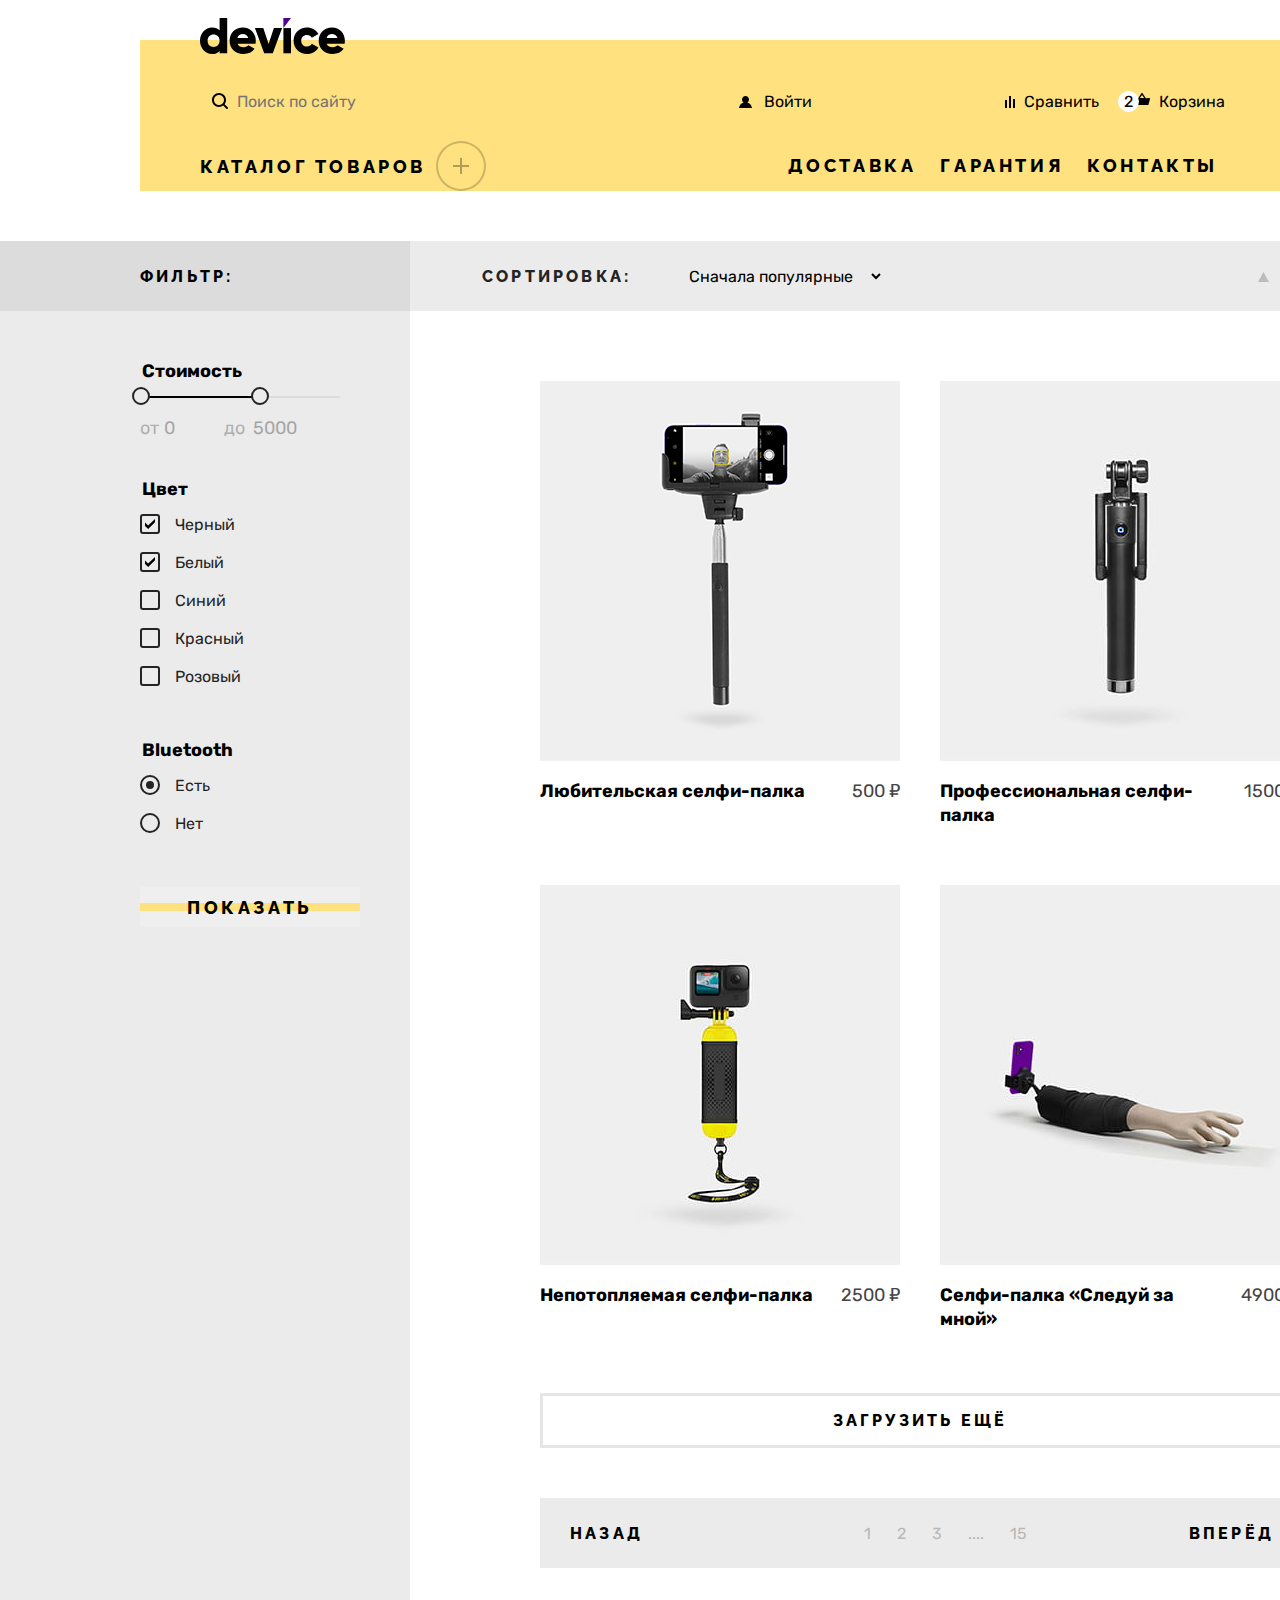
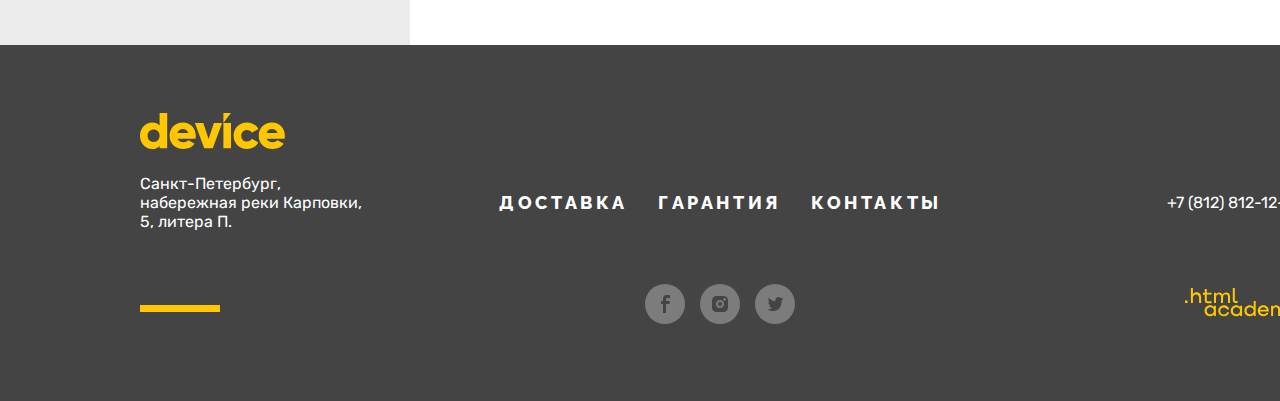
==== commit 90dee692: "another one" ====
--- a/catalog.html
+++ b/catalog.html
@@ -7,7 +7,7 @@
   </head>
   <body>
     <header class="page-header">
-      <h2 class="visually-hidden" hidden>Меню сайта</h2>
+      <h2 class="visually-hidden">Меню сайта</h2>
       <a class="navigation-logo" href="#">
       <img class="logo" alt="Логотип магазина device" src="images/logo-header.svg" width="145" height="36">
       </a>
@@ -20,18 +20,18 @@
           <ul class="navigation-user">
             <li class="navigation-user-item">
               <a class="navigation-user-link" href="#">
-                <span class="navigation-user-point">Войти</span>
+              <span class="navigation-user-point">Войти</span>
               </a>
             </li>
             <li class="navigation-user-item">
               <a class="navigation-user-link" href="#">
-                <span class="navigation-user-point">Сравнить</span>
+              <span class="navigation-user-point">Сравнить</span>
               </a>
             </li>
             <li class="navigation-user-item">
               <button type="button" class="navigation-user-link" id="shop-cart">
-                <span class="some-counter">2</span>
-                <span>Корзина</span>
+              <span class="some-counter">2</span>
+              <span>Корзина</span>
               </button>
             </li>
           </ul>
@@ -88,226 +88,226 @@
         </div>
       </nav>
     </header>
-        <section class="catalog-products">
-          <div class="inner-catalog-container">
-            <h2 class="visually-hidden" hidden>Список товаров с фильтрами</h2>
-            <div class="catalog-left-column">
-              <div class="catalog-filter-header-container">
-                <h3 class="catalog-filter-header">Фильтр:</h3>
-              </div>
-              <form class="catalog-filter" action="https://echo.htmlacademy.ru/" method="get">
-                <fieldset class="catalog-filter-group">              
-                    <legend class="catalog-filter-title">Стоимость</legend>
-                  <div class="range">
-                    <div class="range-scale">
-                      <div class="range-bar" style="left: 0px; width: 119px">
-                        <button class="range-toggle toggle-min" type="button"> 
-                        <span class="visually-hidden">Изменить минимальную цену.</span>
-                        </button>
-                        <button class="range-toggle toggle-max" type="button">
-                        <span class="visually-hidden">Изменить максимальную цену.</span>
-                        </button>
-                      </div>
-                    </div>
-                    <div class="range-wrapper-inputs">
-                      <label class="catalog-filter-label">
-                      от
-                      <input class="range-input" type="number" name="min-price" value="0"> 
-                      </label>
-                      <label class="catalog-filter-label"> 
-                      до
-                      <input class="range-input" type="number" name="max-price" value="5000" 
-                        style="width: 60px"> 
-                      </label>
-                    </div>
-                  </div>
-                </fieldset>
-                <fieldset class="catalog-filter-group">
-                    <legend class="catalog-filter-title">Цвет</legend>
-                  <ul class="catalog-color-list">
-                    <li class="catalog-color-item">
-                      <label class="control">
-                      <input class="control-input visually-hidden" type="checkbox" name="black" checked>
-                      <span class="control-mark"></span>
-                      <span class="control-label">Черный</span>
-                      </label>
-                    </li>
-                    <li class="catalog-color-item">
-                      <label class="control">
-                      <input class="control-input visually-hidden" type="checkbox" name="white" checked>
-                      <span class="control-mark"></span>
-                      <span class="control-label">Белый</span>
-                      </label>
-                    </li>
-                    <li class="catalog-color-item">
-                      <label class="control">
-                      <input class="control-input visually-hidden" type="checkbox" name="blue">
-                      <span class="control-mark"></span>
-                      <span class="control-label">Синий</span>
-                      </label>
-                    </li>
-                    <li class="catalog-color-item">
-                      <label class="control">
-                      <input class="control-input visually-hidden" type="checkbox" name="red">
-                      <span class="control-mark"></span>
-                      <span class="control-label">Красный</span>
-                      </label>
-                    </li>
-                    <li class="catalog-color-item">
-                      <label class="control">
-                      <input class="control-input visually-hidden" type="checkbox" name="pink">
-                      <span class="control-mark"></span>
-                      <span class="control-label">Розовый</span>
-                      </label>
-                    </li>
-                  </ul>
-                </fieldset>
-                <fieldset class="catalog-filter-group">
-                    <legend class="catalog-filter-title">Bluetooth</legend>
-                  <ul class="bluetooth-list">
-                    <li class="catalog-filter-item"><label class="control">
-                      <input class="control-input visually-hidden" type="radio" name="Bluetooth-function" value="available" checked>
-                      <span class="control-mark"></span>
-                      <span class="control-label">Есть</span>
-                      </label>
-                    </li>
-                    <li class="catalog-filter-item"><label class="control">
-                      <input class="control-input visually-hidden" type="radio" name="Bluetooth-function" value="Not-available">
-                      <span class="control-mark"></span>
-                      <span class="control-label">Нет</span>
-                      </label>
-                    </li>
-                  </ul>
-                </fieldset>
-                <button class="submit-button device-btn" type="submit">Показать</button>
+    <main>
+      <h1 class="visually-hidden">Список товаров с фильтрами</h1>
+      <section class="catalog-products">
+        <div class="inner-catalog-container">
+          <div class="catalog-left-column">
+            <div class="catalog-filter-header-container">
+              <h3 class="catalog-filter-header">Фильтр:</h3>
+            </div>
+            <form class="catalog-filter" action="https://echo.htmlacademy.ru/" method="get">
+              <fieldset class="catalog-filter-group">
+                <legend class="catalog-filter-title">Стоимость</legend>
+                <div class="range">
+                  <div class="range-scale">
+                    <div class="range-bar" style="left: 0px; width: 119px">
+                      <button class="range-toggle toggle-min" type="button"> 
+                      <span class="visually-hidden">Изменить минимальную цену.</span>
+                      </button>
+                      <button class="range-toggle toggle-max" type="button">
+                      <span class="visually-hidden">Изменить максимальную цену.</span>
+                      </button>
+                    </div>
+                  </div>
+                  <div class="range-wrapper-inputs">
+                    <label class="catalog-filter-label">
+                    от
+                    <input class="range-input" type="number" name="min-price" value="0"> 
+                    </label>
+                    <label class="catalog-filter-label"> 
+                    до
+                    <input class="range-input" type="number" name="max-price" value="5000" 
+                      style="width: 60px"> 
+                    </label>
+                  </div>
+                </div>
+              </fieldset>
+              <fieldset class="catalog-filter-group">
+                <legend class="catalog-filter-title">Цвет</legend>
+                <ul class="catalog-color-list">
+                  <li class="catalog-color-item">
+                    <label class="control">
+                    <input class="control-input visually-hidden" type="checkbox" name="black" checked>
+                    <span class="control-mark"></span>
+                    <span class="control-label">Черный</span>
+                    </label>
+                  </li>
+                  <li class="catalog-color-item">
+                    <label class="control">
+                    <input class="control-input visually-hidden" type="checkbox" name="white" checked>
+                    <span class="control-mark"></span>
+                    <span class="control-label">Белый</span>
+                    </label>
+                  </li>
+                  <li class="catalog-color-item">
+                    <label class="control">
+                    <input class="control-input visually-hidden" type="checkbox" name="blue">
+                    <span class="control-mark"></span>
+                    <span class="control-label">Синий</span>
+                    </label>
+                  </li>
+                  <li class="catalog-color-item">
+                    <label class="control">
+                    <input class="control-input visually-hidden" type="checkbox" name="red">
+                    <span class="control-mark"></span>
+                    <span class="control-label">Красный</span>
+                    </label>
+                  </li>
+                  <li class="catalog-color-item">
+                    <label class="control">
+                    <input class="control-input visually-hidden" type="checkbox" name="pink">
+                    <span class="control-mark"></span>
+                    <span class="control-label">Розовый</span>
+                    </label>
+                  </li>
+                </ul>
+              </fieldset>
+              <fieldset class="catalog-filter-group">
+                <legend class="catalog-filter-title">Bluetooth</legend>
+                <ul class="bluetooth-list">
+                  <li class="catalog-filter-item"><label class="control">
+                    <input class="control-input visually-hidden" type="radio" name="Bluetooth-function" value="available" checked>
+                    <span class="control-mark"></span>
+                    <span class="control-label">Есть</span>
+                    </label>
+                  </li>
+                  <li class="catalog-filter-item"><label class="control">
+                    <input class="control-input visually-hidden" type="radio" name="Bluetooth-function" value="Not-available">
+                    <span class="control-mark"></span>
+                    <span class="control-label">Нет</span>
+                    </label>
+                  </li>
+                </ul>
+              </fieldset>
+              <button class="submit-button device-btn" type="submit">Показать</button>
+            </form>
+          </div>
+          <div class="catalog-right-column">
+            <div class="sorting-container">
+              <form class="sorting-type" action="https://echo.htmlacademy.ru/" method="get">
+                <label class="sorting-header" for="sorting">Сортировка:</label>
+                <select class="select-control" id="sorting" name="sorting">
+                  <option class="option-value" value="popular">Сначала популярные</option>
+                </select>
               </form>
+              <ul class="button-sort-list">
+                <li class="button-sort-item">
+                  <a href="#" class="button button-sort-up">
+                    <svg width="11" height="10" aria-hidden="true" focusable="false" fill="none" xmlns="http://www.w3.org/2000/svg">
+                      <path d="M5.5 0 11 10H0" fill="#000" opacity=".2"/>
+                    </svg>
+                    <span class="visually-hidden">По возрастанию</span>
+                  </a>
+                </li>
+                <li class="button-sort-item">
+                  <a href="#" class="button button-sort-down">
+                    <svg width="11" height="10" aria-hidden="true" focusable="false" fill="none" xmlns="http://www.w3.org/2000/svg">
+                      <path d="M5.5 10 0 0h11" fill="#000"/>
+                    </svg>
+                    <span class="visually-hidden">По убыванию</span>
+                  </a>
+                </li>
+              </ul>
             </div>
-            <div class="catalog-right-column">
-              <div class="sorting-container">
-                <form class="sorting-type" action="https://echo.htmlacademy.ru/" method="get">
-                  <label class="sorting-header" for="sorting">Сортировка:</label>
-                  <select class="select-control" id="sorting" name="sorting">
-                    <option class="option-value" value="popular">Сначала популярные</option>
-                  </select>
-                </form>
-                <ul class="button-sort-list">
-                  <li class="button-sort-item">
-                    <a href="#" class="button button-sort-up">
-                      <svg width="11" height="10" aria-hidden="true" focusable="false" fill="none" xmlns="http://www.w3.org/2000/svg">
-                        <path d="M5.5 0 11 10H0" fill="#000" opacity=".2"/>
-                      </svg>
-                      <span class="visually-hidden">По возрастанию</span>
-                    </a>
-                  </li>
-                  <li class="button-sort-item">
-                    <a href="#" class="button button-sort-down">
-                      <svg width="11" height="10" aria-hidden="true" focusable="false" fill="none" xmlns="http://www.w3.org/2000/svg">
-                        <path d="M5.5 10 0 0h11" fill="#000"/>
-                      </svg>
-                      <span class="visually-hidden">По убыванию</span>
-                    </a>
-                  </li>
-                </ul>
-              </div>
-              <div class="product-list-container">
-                <ul class="product-list">
-                  <li class="product-card">
-                    <div class="product-card-hover">
-                      <img class="product-card-image" src="images/nav_items/product_items/product-1.jpg" alt="Любительская селфи-палка" width="360" height="380">
-                      <a class="device-btn product-card-anchor" href="#">Подробнее</a>
-                    </div>
-                    <div class="product-card-flex">
-                      <div class="title-flex-container">
-                        <h3 class="product-card-title">Любительская селфи-палка</h3>
-                      </div>
-                      <span class="product-card-price">500 ₽</span>
-                    </div>
-                  </li>
-                  <li class="product-card">
-                    <div class="product-card-hover">
-                      <img class="product-card-image" src="images/nav_items/product_items/product-2.jpg" alt="Профессиональная селфи-палка" width="360" height="380">
-                      <a class="device-btn product-card-anchor" href="#">Подробнее</a>
-                    </div>
-                    <div class="product-card-flex">
-                      <div class="title-flex-container">
-                        <h3 class="product-card-title">Профессиональная селфи-палка </h3>
-                      </div>
-                      <span class="product-card-price">1500 ₽</span>
-                    </div>
-                  </li>
-                  <li class="product-card">
-                    <div class="product-card-hover">
-                      <img class="product-card-image" src="images/nav_items/product_items/product-3.jpg" alt="Непотопляемая селфи-палка" width="360" height="380">
-                      <a class="device-btn product-card-anchor" href="#">Подробнее</a>
-                    </div>
-                    <div class="product-card-flex">
-                      <div class="title-flex-container">
-                        <h3 class="product-card-title">Непотопляемая селфи-палка</h3>
-                      </div>
-                      <span class="product-card-price">2500 ₽</span>        
-                    </div>
-                  </li>
-                  <li class="product-card product-card-new">
-                    <div class="product-card-hover">
-                      <img class="product-card-image" src="images/nav_items/product_items/product-4.jpg" alt="Селфи-палка «Следуй за мной»" width="360" height="380">
-                      <a class="device-btn product-card-anchor" href="#">Подробнее</a>
-                    </div>
-                    <div class="product-card-flex">
-                      <div class="title-flex-container">
-                        <h3 class="product-card-title">Селфи-палка «Следуй за мной»</h3>
-                      </div>
-                      <span class="product-card-price">4900 ₽</span>
-                    </div>
-                  </li>
-                </ul>
-                <button class="button pagination-show-more" type="button">Загрузить ещё</button>
-                <div class="big-pagination-container">
-                  <div class="pagination-item-back">
-                    <a class="pagination-link pagination-prev pagination-disabled" href="#">
-                    <span class="pagination-back">Назад</span>
-                    </a>
-                  </div>
-                  <ul class="pagination">
-                    <li class="pagination-item">
-                      <a class="pagination-link-number" href="#">1</a>
-                    </li>
-                    <li class="pagination-item">
-                      <a class="pagination-link-number" href="#">2</a>
-                    </li>
-                    <li class="pagination-item">
-                      <a class="pagination-link-number" href="#">3</a>
-                    </li>
-                    <li class="pagination-item">
-                      <a class="pagination-link-number" href="#">....</a>
-                    </li>
-                    <li class="pagination-item">
-                      <a class="pagination-link-number" href="#">15</a>
-                    </li>
-                  </ul>
-                  <div class="pagination-item-next">
-                    <a class="pagination-link pagination-next" href="#">
-                    <span class="pagination-next">Вперёд</span>
-                    </a>
-                  </div>
+            <div class="product-list-container">
+              <ul class="product-list">
+                <li class="product-card">
+                  <div class="product-card-hover">
+                    <img class="product-card-image" src="images/nav-items/product-items/product-1.jpg" alt="Любительская селфи-палка" width="360" height="380">
+                    <a class="device-btn product-card-anchor" href="#">Подробнее</a>
+                  </div>
+                  <div class="product-card-flex">
+                    <div class="title-flex-container">
+                      <h3 class="product-card-title">Любительская селфи-палка</h3>
+                    </div>
+                    <span class="product-card-price">500 ₽</span>
+                  </div>
+                </li>
+                <li class="product-card">
+                  <div class="product-card-hover">
+                    <img class="product-card-image" src="images/nav-items/product-items/product-2.jpg" alt="Профессиональная селфи-палка" width="360" height="380">
+                    <a class="device-btn product-card-anchor" href="#">Подробнее</a>
+                  </div>
+                  <div class="product-card-flex">
+                    <div class="title-flex-container">
+                      <h3 class="product-card-title">Профессиональная селфи-палка </h3>
+                    </div>
+                    <span class="product-card-price">1500 ₽</span>
+                  </div>
+                </li>
+                <li class="product-card">
+                  <div class="product-card-hover">
+                    <img class="product-card-image" src="images/nav-items/product-items/product-3.jpg" alt="Непотопляемая селфи-палка" width="360" height="380">
+                    <a class="device-btn product-card-anchor" href="#">Подробнее</a>
+                  </div>
+                  <div class="product-card-flex">
+                    <div class="title-flex-container">
+                      <h3 class="product-card-title">Непотопляемая селфи-палка</h3>
+                    </div>
+                    <span class="product-card-price">2500 ₽</span>        
+                  </div>
+                </li>
+                <li class="product-card product-card-new">
+                  <div class="product-card-hover">
+                    <img class="product-card-image" src="images/nav-items/product-items/product-4.jpg" alt="Селфи-палка «Следуй за мной»" width="360" height="380">
+                    <a class="device-btn product-card-anchor" href="#">Подробнее</a>
+                  </div>
+                  <div class="product-card-flex">
+                    <div class="title-flex-container">
+                      <h3 class="product-card-title">Селфи-палка «Следуй за мной»</h3>
+                    </div>
+                    <span class="product-card-price">4900 ₽</span>
+                  </div>
+                </li>
+              </ul>
+              <button class="button pagination-show-more" type="button">Загрузить ещё</button>
+              <div class="big-pagination-container">
+                <div class="pagination-item-back">
+                  <a class="pagination-link pagination-prev pagination-disabled" href="#">
+                  <span class="pagination-back">Назад</span>
+                  </a>
+                </div>
+                <ul class="pagination">
+                  <li class="pagination-item">
+                    <a class="pagination-link-number" href="#">1</a>
+                  </li>
+                  <li class="pagination-item">
+                    <a class="pagination-link-number" href="#">2</a>
+                  </li>
+                  <li class="pagination-item">
+                    <a class="pagination-link-number" href="#">3</a>
+                  </li>
+                  <li class="pagination-item">
+                    <a class="pagination-link-number" href="#">....</a>
+                  </li>
+                  <li class="pagination-item">
+                    <a class="pagination-link-number" href="#">15</a>
+                  </li>
+                </ul>
+                <div class="pagination-item-next">
+                  <a class="pagination-link pagination-next" href="#">
+                  <span class="pagination-next">Вперёд</span>
+                  </a>
                 </div>
               </div>
             </div>
           </div>
-        </section>
-      </div>
+        </div>
+      </section>
     </main>
     <footer class="page-footer">
       <div class="common-footer-container">
         <img class="footer-contacts-logo" src="images/logo-footer.svg" alt="Логотип магазина device" width="145" height="36">
         <div class="footer-container">
           <section class="footer-contacts">
-            <h2 class="visually-hidden" hidden>Адрес магазина</h2>
+            <h2 class="visually-hidden">Адрес магазина</h2>
             <address class="footer-contacts-adress">
               <p class="footer-contacts-adress-text">Санкт-Петербург, набережная реки Карповки, 5, литера П.</p>
             </address>
           </section>
           <section class="footer-services">
-            <h2 class="visually-hidden" hidden>Cсылки на услуги магазина</h2>
+            <h2 class="visually-hidden">Cсылки на услуги магазина</h2>
             <ul class="footer-services-list">
               <li class="footer-services-item">
                 <a href="#" class="footer-services-link">Доставка</a>
@@ -321,12 +321,12 @@
             </ul>
           </section>
           <section class="footer-phone">
-            <h2 class="visually-hidden" hidden>Номер телеофна магазина</h2>
+            <h2 class="visually-hidden">Номер телеофна магазина</h2>
             <a class="footer-contacts-phone" href="tel:+78128121212">+7 (812) 812-12-12</a>
           </section>
         </div>
         <section class="footer-social">
-          <h2 class="visually-hidden" hidden>Ссылки на соц.сети и сайт академии</h2>
+          <h2 class="visually-hidden">Ссылки на соц.сети и сайт академии</h2>
           <ul class="footer-social-list">
             <li class="footer-social-item">
               <a class="button" href="https://www.facebook.com/htmlacademy">
@@ -366,7 +366,7 @@
           </ul>
           <div class="footer-social-academy">
             <a class="#" href="https://htmlacademy.ru">
-            <img class="logo-footer" src="images/htmlacademy_footer_logo.svg" alt="Сайт Академии" width="115" height="36">
+            <img class="logo-footer" src="images/htmlacademy-footer-logo.svg" alt="Сайт Академии" width="115" height="33">
             </a>
           </div>
         </section>
--- a/styles/styles.css
+++ b/styles/styles.css
@@ -91,7 +91,7 @@
 .navigation {
     display: flex;
     flex-direction: column;
-    margin-top: 34px;
+    margin-top: 14px;
 }
 
 .nav-header-top {
@@ -295,7 +295,7 @@
     display: flex;
     align-items: center;
     flex-wrap: wrap;
-    margin-top: 30px;
+    margin-top: 15px;
 }
 
 .navigation-list {
@@ -325,7 +325,7 @@
 .open-menu {
     display: flex;
     align-items: center;
-    font-family: Raleway;
+    font-family: "Raleway", sans-serif;
     font-style: normal;
     font-weight: 800;
     font-size: 18px;
@@ -477,7 +477,7 @@
 
 .gadget-slider {
     display: flex;
-    margin-top: -53px;
+    margin-top: -22px;
 }
 
 .slider {
@@ -514,7 +514,8 @@
 
 .gadget-container-pic {
     display: flex;
-    position: relative;
+    position: absolute;
+    margin-top: -122px;
 }
 
 .gadget-container-description {
@@ -779,11 +780,19 @@
     content: '';
     top: 84px;
     right: 29px;
-    background: url(../images/services/delivery_man.svg) no-repeat;
+    background: url(../images/services/delivery-man.svg) no-repeat;
     width: 175px;
     height: 190px;
-}
-
+    z-index: -1;
+}
+
+.services-slide:nth-child(2):before {
+    background: url(../images/services/warranty.svg) no-repeat;
+}
+
+.services-slide:last-child:before {
+    background: url(../images/services/credit-man.svg) no-repeat;
+}
 .services-slides-header {
     font-family: "Raleway", sans-serif;
     font-style: normal;
@@ -798,7 +807,7 @@
 .services-slides-item {
     font-style: normal;
     font-weight: normal;
-    width: 500px;
+    width: 455px;
     margin-top: 32px;
 }
 
@@ -832,7 +841,7 @@
     content: '';
     width: 47px;
     height: 31.1px;
-    background: url('../images/delivery_car.svg') no-repeat;
+    background: url('../images/deliverycar.svg') no-repeat;
     top: 34px;
     left: 37px;
 }
@@ -973,7 +982,6 @@
 .сommon-subscribe-container {
     width: 1160px;
     margin: 0 auto;
-    padding-top: 75px;
     padding-bottom: 134px;
 }
 
@@ -989,7 +997,7 @@
 
 .subscribe-form-container {
     align-items: center;
-    margin-top: 50px;
+    margin-top: 41px;
 }
 
 .email-subscribe {
@@ -1027,7 +1035,7 @@
 .subscribe-free::before {
     content: '';
     position: absolute;
-    background: url('../images/check_mark.svg') no-repeat;
+    background: url('../images/checkmark.svg') no-repeat;
     width: 14px;
     height: 14px;
     left: -36px;
@@ -1036,7 +1044,7 @@
 /* Футер */
 
 .page-footer {
-    padding: 60px 0;
+    padding: 68px 0;
     background-color: #444444;
 }
 
@@ -1057,6 +1065,7 @@
 .footer-social {
     align-items: center;
     justify-content: space-between;
+    margin-top: 37px;
 }
 
 .footer-social::before {
@@ -1073,6 +1082,8 @@
     width: 150px;
     margin: 0;
     padding: 0;
+    list-style-type: none;
+    margin-left: 34px;
 }
 
 .footer-phone {
@@ -1082,6 +1093,10 @@
 .footer-contacts {
     width: 239px;
     margin-right: auto;
+}
+
+.footer-services {
+    margin-left: -105px;
 }
 
 .footer-contacts-adress-text {
@@ -1132,11 +1147,6 @@
     line-height: 30px;
     color: #FFFFFF;
     text-decoration: none;
-}
-
-.footer-social-list {
-    list-style-type: none;
-    margin-left: 130px;
 }
 
 .quadrocopter {
@@ -1185,6 +1195,8 @@
     line-height: 50px;
     color: #000000;
     width: 560px;
+    margin: 0;
+    margin-top: 64px;
 }
 
 .subscribe-title-description {
@@ -1254,7 +1266,7 @@
     position: absolute;
     width: 3.97px;
     height: 7.05px;
-    background: url(../images/breadcrumbs/Vector.svg) no-repeat;
+    background: url(../images/breadcrumbs/vector.svg) no-repeat;
     right: -20px;
 }
 
@@ -1263,7 +1275,7 @@
     position: absolute;
     width: 3.97px;
     height: 7.05px;
-    background: url(../images/breadcrumbs/Vector.svg) no-repeat;
+    background: url(../images/breadcrumbs/vector.svg) no-repeat;
     right: -20px;
 }
 
@@ -1594,7 +1606,7 @@
 .submit-button {
     border: none;
 
-    font-family: Raleway;
+    font-family: "Raleway", sans-serif;
     font-style: normal;
     font-weight: 800;
     font-size: 18px;
